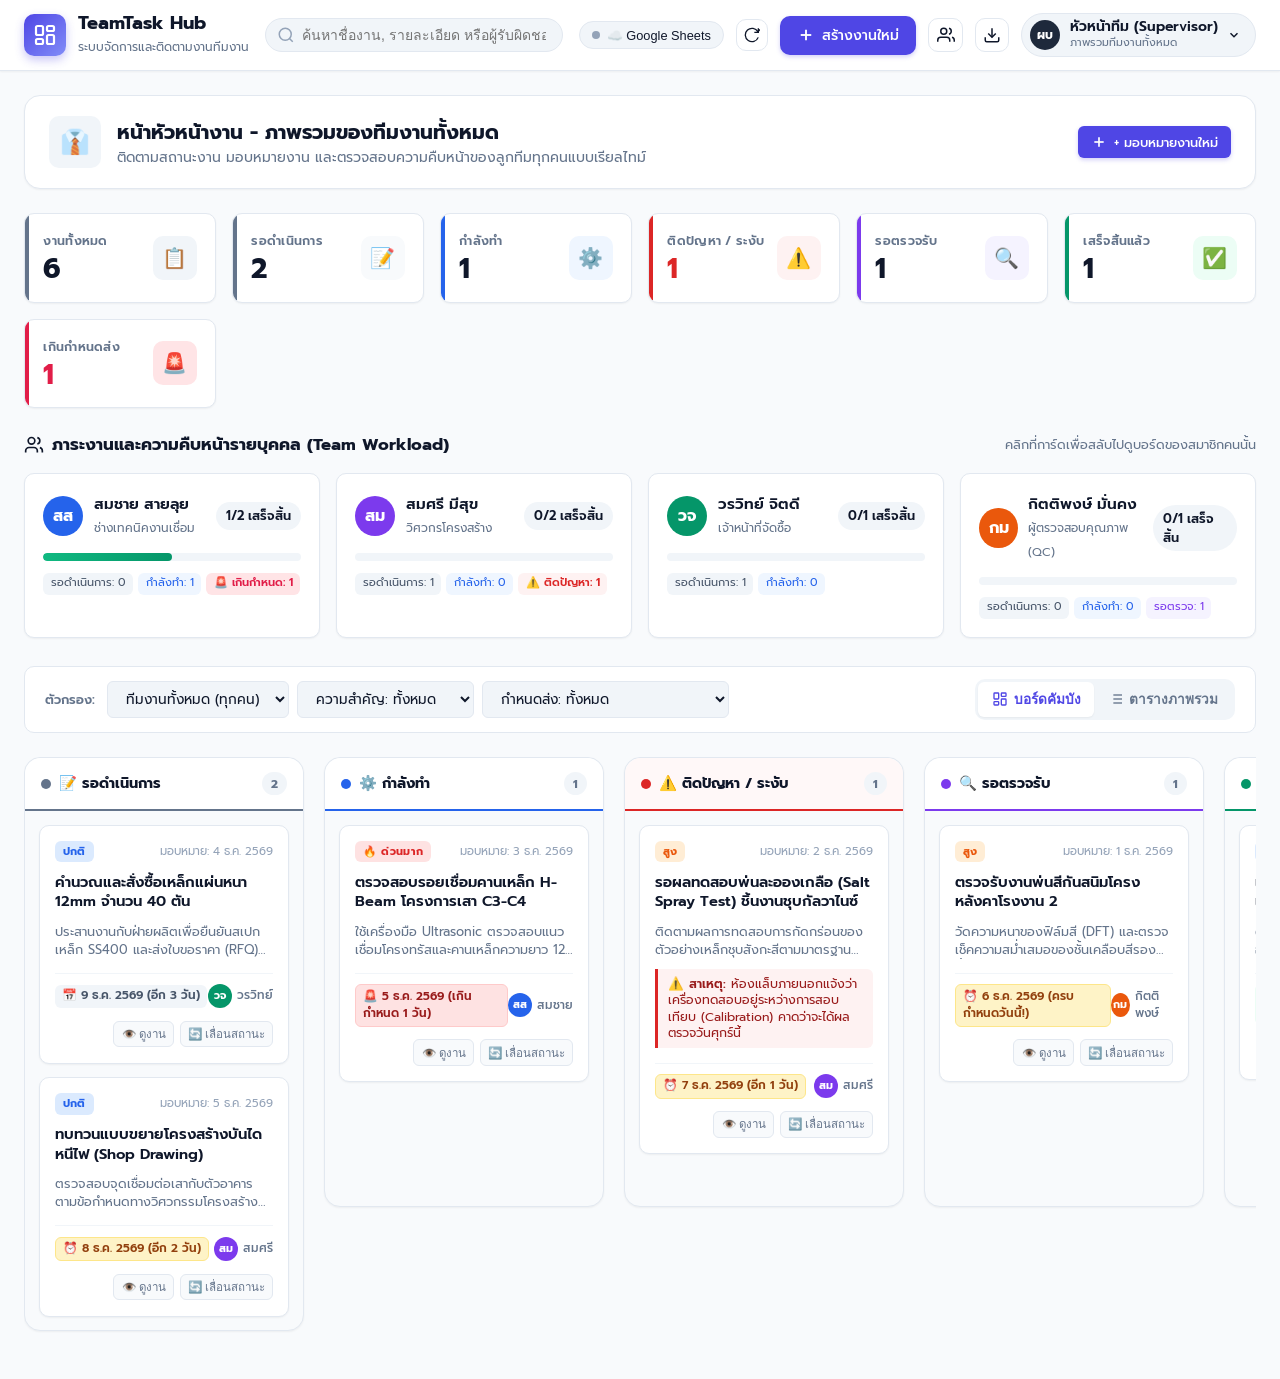
==== index.html @ 0592f588 "Add files via upload" ====
<!DOCTYPE html>
<html lang="th">
<head>
  <meta charset="UTF-8">
  <meta name="viewport" content="width=device-width, initial-scale=1.0">
  <title>ระบบติดตามงานทีมงาน (Team Task & Kanban Hub)</title>
  <!-- Google Fonts -->
  <link rel="preconnect" href="https://fonts.googleapis.com">
  <link rel="preconnect" href="https://fonts.gstatic.com" crossorigin>
  <link href="https://fonts.googleapis.com/css2?family=Prompt:wght@300;400;500;600;700&display=swap" rel="stylesheet">
  <link rel="stylesheet" href="styles.css">
</head>
<body>

  <!-- ================= App Header ================= -->
  <header class="app-header">
    <div class="header-inner">
      <!-- Brand Logo -->
      <div class="brand-section" id="btnGoHome" title="กลับหน้าหลัก">
        <div class="brand-logo">
          <svg width="24" height="24" viewBox="0 0 24 24" fill="none" stroke="currentColor" stroke-width="2.2" stroke-linecap="round" stroke-linejoin="round">
            <rect x="3" y="3" width="7" height="9" rx="1.5"></rect>
            <rect x="14" y="3" width="7" height="5" rx="1.5"></rect>
            <rect x="14" y="12" width="7" height="9" rx="1.5"></rect>
            <rect x="3" y="16" width="7" height="5" rx="1.5"></rect>
          </svg>
        </div>
        <div class="brand-text">
          <h1>TeamTask Hub</h1>
          <span>ระบบจัดการและติดตามงานทีมงาน</span>
        </div>
      </div>

      <!-- Quick Search -->
      <div class="header-center">
        <div class="search-box">
          <svg viewBox="0 0 24 24" fill="none" stroke="currentColor" stroke-width="2">
            <circle cx="11" cy="11" r="8"></circle>
            <line x1="21" y1="21" x2="16.65" y2="16.65"></line>
          </svg>
          <input type="text" id="searchInput" class="search-input" placeholder="ค้นหาชื่องาน, รายละเอียด หรือผู้รับผิดชอบ...">
        </div>
      </div>

      <!-- Header Actions & Profile Switcher -->
      <div class="header-actions">
        <!-- Cloud Sync Status Pill -->
        <button id="cloudStatusPill" class="cloud-status-pill" title="คลิกเพื่อตั้งค่าเชื่อมต่อ Google Sheets">
          <span class="cloud-dot"></span>
          <span id="cloudStatusText">☁️ Google Sheets</span>
        </button>

        <!-- Quick Sync Button -->
        <button id="btnQuickSync" class="btn btn-secondary btn-icon" title="ซิงค์ข้อมูลกับ Google Sheets ตอนนี้">
          <svg id="syncIcon" width="16" height="16" viewBox="0 0 24 24" fill="none" stroke="currentColor" stroke-width="2">
            <path d="M21.5 2v6h-6M21.34 15.57a10 10 0 1 1-.57-8.38l5.67-5.67"/>
          </svg>
        </button>

        <!-- New Task Button -->
        <button id="btnNewTask" class="btn btn-primary">
          <svg width="18" height="18" viewBox="0 0 24 24" fill="none" stroke="currentColor" stroke-width="2.5">
            <line x1="12" y1="5" x2="12" y2="19"></line>
            <line x1="5" y1="12" x2="19" y2="12"></line>
          </svg>
          <span>สร้างงานใหม่</span>
        </button>

        <!-- Manage Team Button -->
        <button id="btnManageTeam" class="btn btn-secondary btn-icon" title="จัดการรายชื่อสมาชิกทีม">
          <svg width="18" height="18" viewBox="0 0 24 24" fill="none" stroke="currentColor" stroke-width="2">
            <path d="M17 21v-2a4 4 0 0 0-4-4H5a4 4 0 0 0-4 4v2"></path>
            <circle cx="9" cy="7" r="4"></circle>
            <path d="M23 21v-2a4 4 0 0 0-3-3.87"></path>
            <path d="M16 3.13a4 4 0 0 1 0 7.75"></path>
          </svg>
        </button>

        <!-- Export & Backup Button -->
        <button id="btnExportImport" class="btn btn-secondary btn-icon" title="สำรอง / นำเข้าข้อมูล / Excel">
          <svg width="18" height="18" viewBox="0 0 24 24" fill="none" stroke="currentColor" stroke-width="2">
            <path d="M21 15v4a2 2 0 0 1-2 2H5a2 2 0 0 1-2-2v-4"></path>
            <polyline points="7 10 12 15 17 10"></polyline>
            <line x1="12" y1="15" x2="12" y2="3"></line>
          </svg>
        </button>

        <!-- Profile / Role Switcher -->
        <div class="profile-switcher-wrapper">
          <div id="profilePill" class="profile-pill">
            <div id="currentAvatar" class="profile-avatar supervisor">ผบ</div>
            <div class="profile-info">
              <span id="currentName" class="profile-name">หัวหน้างาน</span>
              <span id="currentRoleTag" class="profile-role-tag">ภาพรวมทีมงานทั้งหมด</span>
            </div>
            <svg width="14" height="14" viewBox="0 0 24 24" fill="none" stroke="currentColor" stroke-width="2.5">
              <polyline points="6 9 12 15 18 9"></polyline>
            </svg>
          </div>

          <!-- Dropdown Menu -->
          <div id="profileMenu" class="profile-menu">
            <div class="menu-label">มุมมองหัวหน้างาน</div>
            <div class="menu-item active" data-role="supervisor">
              <div class="avatar-circle" style="background: #1e293b;">ผบ</div>
              <div>
                <div style="font-weight: 600;">หัวหน้างาน (Supervisor)</div>
                <div style="font-size: 0.72rem; color: var(--text-muted);">เห็นภาพรวมงานของทุกคน</div>
              </div>
            </div>

            <div class="menu-divider"></div>
            <div class="menu-label">มุมมองทีมงานรายบุคคล</div>
            <div id="memberMenuList">
              <!-- Dynamically populated team members -->
            </div>
          </div>
        </div>
      </div>
    </div>
  </header>

  <!-- ================= Main App Container ================= -->
  <main class="app-container">
    
    <!-- Role Banner -->
    <section class="role-banner">
      <div class="role-banner-content">
        <div id="bannerBadge" class="role-banner-badge supervisor">
          👔
        </div>
        <div class="role-banner-text">
          <h2 id="bannerTitle">หน้าหัวหน้างาน - ภาพรวมของทีมงานทั้งหมด</h2>
          <p id="bannerDesc">ติดตามสถานะงาน มอบหมายงาน และตรวจสอบความคืบหน้าของลูกทีมทุกคนแบบเรียลไทม์</p>
        </div>
      </div>
      <div class="role-banner-actions">
        <button id="btnQuickAddTask" class="btn btn-primary btn-sm">
          <svg width="16" height="16" viewBox="0 0 24 24" fill="none" stroke="currentColor" stroke-width="2.5">
            <line x1="12" y1="5" x2="12" y2="19"></line>
            <line x1="5" y1="12" x2="19" y2="12"></line>
          </svg>
          <span id="lblBtnQuickAdd">มอบหมายงานใหม่</span>
        </button>
      </div>
    </section>

    <!-- Readonly Friend Board Notice Banner -->
    <div id="readonlyNoticeBanner" class="readonly-notice-banner" style="display: none;">
      <div style="display: flex; align-items: center; gap: 0.6rem;">
        <span style="font-size: 1.3rem;">👁️</span>
        <div>
          <strong>โหมดดูงานเพื่อนร่วมทีม (อ่านอย่างเดียว)</strong>:
          <span id="readonlyNoticeText">คุณกำลังดูบอร์ดของเพื่อนร่วมทีม สามารถดูรายละเอียดงานได้ แต่อ่านได้อย่างเดียว ไม่สามารถเพิ่มหรือแก้ไขงานแทนได้</span>
        </div>
      </div>
      <button id="btnReturnToMyBoard" class="btn btn-primary btn-sm" style="white-space: nowrap;">
        ↩️ กลับไปที่บอร์ดของฉัน
      </button>
    </div>

    <!-- KPI Summary Grid -->
    <section class="kpi-grid">
      <div class="kpi-card total" id="kpiTotalCard">
        <div class="kpi-info">
          <h3>งานทั้งหมด</h3>
          <div id="kpiTotal" class="kpi-number">0</div>
        </div>
        <div class="kpi-icon">📋</div>
      </div>

      <div class="kpi-card todo">
        <div class="kpi-info">
          <h3>รอดำเนินการ</h3>
          <div id="kpiTodo" class="kpi-number">0</div>
        </div>
        <div class="kpi-icon">📝</div>
      </div>

      <div class="kpi-card progress">
        <div class="kpi-info">
          <h3>กำลังทำ</h3>
          <div id="kpiProgress" class="kpi-number">0</div>
        </div>
        <div class="kpi-icon">⚙️</div>
      </div>

      <div class="kpi-card blocked" id="kpiBlockedCard">
        <div class="kpi-info">
          <h3>ติดปัญหา / ระงับ</h3>
          <div id="kpiBlocked" class="kpi-number">0</div>
        </div>
        <div class="kpi-icon">⚠️</div>
      </div>

      <div class="kpi-card review">
        <div class="kpi-info">
          <h3>รอตรวจรับ</h3>
          <div id="kpiReview" class="kpi-number">0</div>
        </div>
        <div class="kpi-icon">🔍</div>
      </div>

      <div class="kpi-card done">
        <div class="kpi-info">
          <h3>เสร็จสิ้นแล้ว</h3>
          <div id="kpiDone" class="kpi-number">0</div>
        </div>
        <div class="kpi-icon">✅</div>
      </div>

      <div class="kpi-card overdue" id="kpiOverdueCard">
        <div class="kpi-info">
          <h3>เกินกำหนดส่ง</h3>
          <div id="kpiOverdue" class="kpi-number">0</div>
        </div>
        <div class="kpi-icon">🚨</div>
      </div>
    </section>

    <!-- Supervisor Section: Team Workload Breakdown -->
    <section id="supervisorSection" style="margin-bottom: 1.5rem;">
      <div class="section-title-wrap">
        <div class="section-title">
          <svg width="20" height="20" viewBox="0 0 24 24" fill="none" stroke="currentColor" stroke-width="2">
            <path d="M16 21v-2a4 4 0 0 0-4-4H6a4 4 0 0 0-4 4v2"></path>
            <circle cx="9" cy="7" r="4"></circle>
            <path d="M22 21v-2a4 4 0 0 0-3-3.87"></path>
            <path d="M16 3.13a4 4 0 0 1 0 7.75"></path>
          </svg>
          <span>ภาระงานและความคืบหน้ารายบุคคล (Team Workload)</span>
        </div>
        <span style="font-size: 0.8rem; color: var(--text-muted);">คลิกที่การ์ดเพื่อสลับไปดูบอร์ดของสมาชิกคนนั้น</span>
      </div>

      <div id="workloadGrid" class="workload-grid">
        <!-- Dynamically rendered member workload cards -->
      </div>
    </section>

    <!-- Filter & View Controls -->
    <section class="filter-bar">
      <div class="filter-group">
        <span class="filter-label">ตัวกรอง:</span>

        <!-- Filter by Assignee (Supervisor only or for overview) -->
        <select id="filterAssignee" class="filter-select">
          <option value="all">ทีมงานทั้งหมด (ทุกคน)</option>
          <!-- Dynamically populated options -->
        </select>

        <!-- Filter by Priority -->
        <select id="filterPriority" class="filter-select">
          <option value="all">ความสำคัญ: ทั้งหมด</option>
          <option value="urgent">🔥 ด่วนมาก (Urgent)</option>
          <option value="high">สูง (High)</option>
          <option value="normal">ปกติ (Normal)</option>
          <option value="low">ต่ำ (Low)</option>
        </select>

        <!-- Filter by Deadline -->
        <select id="filterDeadline" class="filter-select">
          <option value="all">กำหนดส่ง: ทั้งหมด</option>
          <option value="overdue">🚨 เกินกำหนดส่ง (Overdue)</option>
          <option value="due_soon">⏰ ใกล้ถึงกำหนด (ภายใน 48 ชม.)</option>
          <option value="on_track">🟢 ทันตามกำหนด</option>
        </select>

        <!-- Reset filter button -->
        <button id="btnResetFilters" class="btn btn-secondary btn-sm" style="display:none;" title="ล้างตัวกรอง">
          ล้างตัวกรอง
        </button>
      </div>

      <!-- View Switcher (Kanban vs Table) -->
      <div class="view-tabs">
        <button id="tabKanban" class="view-tab active">
          <svg width="16" height="16" viewBox="0 0 24 24" fill="none" stroke="currentColor" stroke-width="2">
            <rect x="3" y="3" width="7" height="9" rx="1"></rect>
            <rect x="14" y="3" width="7" height="5" rx="1"></rect>
            <rect x="14" y="12" width="7" height="9" rx="1"></rect>
            <rect x="3" y="16" width="7" height="5" rx="1"></rect>
          </svg>
          <span>บอร์ดคัมบัง</span>
        </button>
        <button id="tabTable" class="view-tab">
          <svg width="16" height="16" viewBox="0 0 24 24" fill="none" stroke="currentColor" stroke-width="2">
            <line x1="8" y1="6" x2="21" y2="6"></line>
            <line x1="8" y1="12" x2="21" y2="12"></line>
            <line x1="8" y1="18" x2="21" y2="18"></line>
            <line x1="3" y1="6" x2="3.01" y2="6"></line>
            <line x1="3" y1="12" x2="3.01" y2="12"></line>
            <line x1="3" y1="18" x2="3.01" y2="18"></line>
          </svg>
          <span>ตารางภาพรวม</span>
        </button>
      </div>
    </section>

    <!-- ================= Kanban Board (5 Columns) ================= -->
    <section id="kanbanBoardView" class="kanban-board">
      
      <!-- 1. To Do Column -->
      <div class="kanban-column col-todo" data-status="todo">
        <div class="column-header">
          <div class="column-title-group">
            <div class="column-dot"></div>
            <h3 class="column-title">📝 รอดำเนินการ</h3>
          </div>
          <span id="countTodo" class="column-badge">0</span>
        </div>
        <div class="column-cards" id="cardsTodo">
          <!-- Task cards injected here -->
        </div>
      </div>

      <!-- 2. In Progress Column -->
      <div class="kanban-column col-progress" data-status="in_progress">
        <div class="column-header">
          <div class="column-title-group">
            <div class="column-dot"></div>
            <h3 class="column-title">⚙️ กำลังทำ</h3>
          </div>
          <span id="countProgress" class="column-badge">0</span>
        </div>
        <div class="column-cards" id="cardsProgress">
          <!-- Task cards injected here -->
        </div>
      </div>

      <!-- 3. Blocked / On Hold Column -->
      <div class="kanban-column col-blocked" data-status="blocked">
        <div class="column-header">
          <div class="column-title-group">
            <div class="column-dot"></div>
            <h3 class="column-title">⚠️ ติดปัญหา / ระงับ</h3>
          </div>
          <span id="countBlocked" class="column-badge">0</span>
        </div>
        <div class="column-cards" id="cardsBlocked">
          <!-- Task cards injected here -->
        </div>
      </div>

      <!-- 4. Review / Inspection Column -->
      <div class="kanban-column col-review" data-status="review">
        <div class="column-header">
          <div class="column-title-group">
            <div class="column-dot"></div>
            <h3 class="column-title">🔍 รอตรวจรับ</h3>
          </div>
          <span id="countReview" class="column-badge">0</span>
        </div>
        <div class="column-cards" id="cardsReview">
          <!-- Task cards injected here -->
        </div>
      </div>

      <!-- 5. Done Column -->
      <div class="kanban-column col-done" data-status="done">
        <div class="column-header">
          <div class="column-title-group">
            <div class="column-dot"></div>
            <h3 class="column-title">✅ เสร็จสิ้น</h3>
          </div>
          <span id="countDone" class="column-badge">0</span>
        </div>
        <div class="column-cards" id="cardsDone">
          <!-- Task cards injected here -->
        </div>
      </div>

    </section>

    <!-- ================= Table View (Alternative View) ================= -->
    <section id="tableViewSection" class="table-view-container" style="display: none;">
      <table class="data-table">
        <thead>
          <tr>
            <th style="width: 25%;">ชื่องาน / รายละเอียด</th>
            <th style="width: 14%;">ผู้รับผิดชอบ</th>
            <th style="width: 14%;">สถานะ</th>
            <th style="width: 12%;">ระดับความสำคัญ</th>
            <th style="width: 12%;">วันที่มอบหมาย</th>
            <th style="width: 13%;">กำหนดส่ง (Deadline)</th>
            <th style="width: 10%; text-align: center;">จัดการ</th>
          </tr>
        </thead>
        <tbody id="tableBody">
          <!-- Dynamically populated table rows -->
        </tbody>
      </table>
    </section>

  </main>

  <!-- ================= Modals ================= -->

  <!-- 1. Task Modal (Create & Edit Task) -->
  <div id="taskModal" class="modal-overlay">
    <div class="modal-content">
      <div class="modal-header">
        <h3 id="taskModalTitle">
          <svg width="20" height="20" viewBox="0 0 24 24" fill="none" stroke="currentColor" stroke-width="2">
            <path d="M12 20h9"></path>
            <path d="M16.5 3.5a2.121 2.121 0 0 1 3 3L7 19l-4 1 1-4L16.5 3.5z"></path>
          </svg>
          <span>สร้างงานใหม่</span>
        </h3>
        <button class="modal-close" id="btnCloseTaskModal">&times;</button>
      </div>
      <form id="taskForm">
        <input type="hidden" id="taskFormId" value="">
        <div class="modal-body">
          <div class="form-group">
            <label class="form-label">ชื่องาน <span class="required">*</span></label>
            <input type="text" id="taskFormTitle" class="form-input" placeholder="เช่น ตรวจสอบแบบเหล็กโครงสร้าง B1" required>
          </div>

          <div class="form-group">
            <label class="form-label">รายละเอียดงาน</label>
            <textarea id="taskFormDesc" class="form-textarea" placeholder="ระบุขอบเขตงาน รายละเอียด หรือสิ่งที่ต้องส่งมอบ..."></textarea>
          </div>

          <div class="form-row">
            <div class="form-group">
              <label class="form-label">ผู้รับผิดชอบ <span class="required">*</span></label>
              <select id="taskFormAssignee" class="form-select" required>
                <!-- Populated dynamically -->
              </select>
              <div id="lockedAssigneeNotice" style="display:none; font-size:0.78rem; color:#4338ca; background:#e0e7ff; padding:0.35rem 0.6rem; border-radius:6px; margin-top:0.3rem;">
                🔒 บันทึกงานเป็นของ <strong id="lockedAssigneeName"></strong> โดยเฉพาะ
              </div>
            </div>
            <div class="form-group">
              <label class="form-label">ระดับความสำคัญ</label>
              <select id="taskFormPriority" class="form-select">
                <option value="urgent">🔥 ด่วนมาก (Urgent)</option>
                <option value="high">สูง (High)</option>
                <option value="normal" selected>ปกติ (Normal)</option>
                <option value="low">ต่ำ (Low)</option>
              </select>
            </div>
          </div>

          <div class="form-row">
            <div class="form-group">
              <label class="form-label">วันที่มอบหมาย/เริ่มงาน <span class="required">*</span></label>
              <input type="date" id="taskFormCreatedDate" class="form-input" required>
            </div>
            <div class="form-group">
              <label class="form-label">กำหนดส่ง (Deadline) <span class="required">*</span></label>
              <input type="date" id="taskFormDeadline" class="form-input" required>
            </div>
          </div>

          <div class="form-group">
            <label class="form-label">สถานะของงาน</label>
            <select id="taskFormStatus" class="form-select">
              <option value="todo">📝 รอดำเนินการ (To Do)</option>
              <option value="in_progress">⚙️ กำลังทำ (In Progress)</option>
              <option value="blocked">⚠️ ติดปัญหา / ระงับ (Blocked)</option>
              <option value="review">🔍 รอตรวจรับ (Review)</option>
              <option value="done">✅ เสร็จสิ้น (Done)</option>
            </select>
          </div>

          <div class="form-group" id="groupBlockedReason" style="display: none;">
            <label class="form-label" style="color: #dc2626;">ระบุสาเหตุที่ติดปัญหา <span class="required">*</span></label>
            <textarea id="taskFormBlockedReason" class="form-textarea" placeholder="เช่น รออะไหล่จากผู้ผลิต, ติดปัญหาหน้างานยังไม่พร้อม..."></textarea>
          </div>

          <!-- File & Photo Attachments -->
          <div class="form-group" style="border-top: 1px dashed var(--border-color); padding-top: 0.85rem; margin-top: 0.5rem;">
            <label class="form-label" style="display: flex; align-items: center; justify-content: space-between;">
              <span>📎 รูปภาพและไฟล์แนบ (รูปหน้างาน, PDF, เอกสาร)</span>
              <span id="lblAttachmentCount" style="font-size: 0.72rem; color: var(--text-muted);">ยังไม่มีไฟล์แนบ</span>
            </label>
            <div id="fileUploadDropzone" class="file-dropzone">
              <svg class="file-dropzone-icon" viewBox="0 0 24 24" fill="none" stroke="currentColor" stroke-width="2">
                <path d="M21.44 11.05l-9.19 9.19a6 6 0 0 1-8.49-8.49l9.19-9.19a4 4 0 0 1 5.66 5.66l-9.2 9.19a2 2 0 0 1-2.83-2.83l8.49-8.48"/>
              </svg>
              <span class="file-dropzone-text">คลิกเพื่อเลือกไฟล์ หรือลากไฟล์มาวางที่นี่</span>
              <span class="file-dropzone-hint">รองรับรูปภาพ (JPG, PNG), เอกสาร (PDF, Word, Excel) ขนาดไฟล์ไม่เกิน 5MB</span>
              <input type="file" id="taskFileInput" multiple accept="image/*,.pdf,.doc,.docx,.xls,.xlsx,.txt" style="display: none;">
            </div>
            <div id="taskAttachmentPreviews" class="attachment-preview-grid"></div>
          </div>
        </div>

        <div class="modal-footer">
          <button type="button" class="btn btn-secondary" id="btnCancelTaskForm">ยกเลิก</button>
          <button type="submit" class="btn btn-primary" id="btnSaveTask">บันทึกข้อมูลงาน</button>
        </div>
      </form>
    </div>
  </div>

  <!-- 2. Task Details Modal -->
  <div id="taskDetailModal" class="modal-overlay">
    <div class="modal-content">
      <div class="modal-header">
        <h3 id="detailTitle">รายละเอียดงาน</h3>
        <button class="modal-close" id="btnCloseDetailModal">&times;</button>
      </div>
      <div class="modal-body">
        <div id="detailBlockedAlert" class="blocked-reason-box" style="display: none;">
          <div>
            <strong>⚠️ งานนี้ติดปัญหา:</strong>
            <p id="detailBlockedReasonText" style="margin-top: 0.2rem;"></p>
          </div>
        </div>

        <div class="form-group">
          <label class="detail-label">ชื่องาน</label>
          <h2 id="detailFullTitle" style="font-size: 1.15rem; font-weight: 700; color: var(--text-main);"></h2>
        </div>

        <div class="form-group">
          <label class="detail-label">รายละเอียด</label>
          <div id="detailDescription" style="font-size: 0.9rem; color: #334155; line-height: 1.6; white-space: pre-line; background: #f8fafc; padding: 0.75rem; border-radius: var(--radius-sm); border: 1px solid var(--border-color);">
          </div>
        </div>

        <div class="detail-meta-box">
          <div class="detail-item">
            <span class="detail-label">ผู้รับผิดชอบ</span>
            <div id="detailAssignee" class="detail-value" style="display:flex; align-items:center; gap:0.4rem;"></div>
          </div>
          <div class="detail-item">
            <span class="detail-label">สถานะปัจจุบัน</span>
            <div id="detailStatus" class="detail-value"></div>
          </div>
          <div class="detail-item">
            <span class="detail-label">วันที่มอบหมาย</span>
            <span id="detailCreatedDate" class="detail-value"></span>
          </div>
          <div class="detail-item">
            <span class="detail-label">กำหนดส่ง (Deadline)</span>
            <div id="detailDeadline" class="detail-value"></div>
          </div>
          <div class="detail-item">
            <span class="detail-label">ระดับความสำคัญ</span>
            <div id="detailPriority" class="detail-value"></div>
          </div>
        </div>

        <!-- Attachments in Detail View -->
        <div class="form-group" id="detailAttachmentsGroup" style="display: none; border-top: 1px dashed var(--border-color); padding-top: 0.85rem; margin-top: 0.85rem;">
          <label class="detail-label" style="font-weight: 700; margin-bottom: 0.4rem; display: block;">📎 รูปภาพและไฟล์แนบ</label>
          <div id="detailAttachmentsContainer" class="detail-attachments-section"></div>
        </div>
      </div>
      <div class="modal-footer" style="justify-content: space-between;">
        <button type="button" class="btn btn-secondary" id="btnDeleteTask" style="color: #dc2626; border-color: #fecaca;">
          <svg width="16" height="16" viewBox="0 0 24 24" fill="none" stroke="currentColor" stroke-width="2">
            <polyline points="3 6 5 6 21 6"></polyline>
            <path d="M19 6v14a2 2 0 0 1-2 2H7a2 2 0 0 1-2-2V6m3 0V4a2 2 0 0 1 2-2h4a2 2 0 0 1 2 2v2"></path>
          </svg>
          <span>ลบงานนี้</span>
        </button>
        <div id="detailActionsRight" style="display: flex; gap: 0.6rem; align-items: center;">
          <button type="button" class="btn btn-secondary" id="btnEditTaskFromDetail">แก้ไขข้อมูล</button>
          <button type="button" class="btn btn-primary" id="btnChangeStatusQuick">เปลี่ยนสถานะ</button>
        </div>
      </div>
    </div>
  </div>

  <!-- 3. Blocked Reason Prompt Modal -->
  <div id="blockedReasonModal" class="modal-overlay">
    <div class="modal-content" style="max-width: 440px;">
      <div class="modal-header" style="background: #fef2f2; border-bottom-color: #fca5a5;">
        <h3 style="color: #dc2626;">
          ⚠️ ระบุสาเหตุที่ติดปัญหา
        </h3>
        <button class="modal-close" id="btnCloseBlockedPrompt">&times;</button>
      </div>
      <div class="modal-body">
        <p style="font-size: 0.88rem; color: #475569;">
          โปรดระบุปัญหาหรืออุปสรรคที่ทำให้งานไม่สามารถดำเนินต่อได้ เพื่อให้หัวหน้างานและทีมรับทราบและช่วยแก้ไข:
        </p>
        <div class="form-group">
          <textarea id="promptBlockedReasonInput" class="form-textarea" placeholder="เช่น รอแบบอนุมัติ, ขาดชิ้นส่วนอะไหล่, หน้างานฝนตก..." rows="4"></textarea>
        </div>
      </div>
      <div class="modal-footer">
        <button type="button" class="btn btn-secondary" id="btnCancelBlockedPrompt">ยกเลิก</button>
        <button type="button" class="btn btn-primary" id="btnConfirmBlockedPrompt" style="background:#dc2626;">บันทึกสถานะติดปัญหา</button>
      </div>
    </div>
  </div>

  <!-- 4. Team Management Modal -->
  <div id="teamModal" class="modal-overlay">
    <div class="modal-content">
      <div class="modal-header">
        <h3>
          <svg width="20" height="20" viewBox="0 0 24 24" fill="none" stroke="currentColor" stroke-width="2">
            <path d="M17 21v-2a4 4 0 0 0-4-4H5a4 4 0 0 0-4 4v2"></path>
            <circle cx="9" cy="7" r="4"></circle>
            <path d="M23 21v-2a4 4 0 0 0-3-3.87"></path>
            <path d="M16 3.13a4 4 0 0 1 0 7.75"></path>
          </svg>
          <span>จัดการรายชื่อทีมงาน</span>
        </h3>
        <button class="modal-close" id="btnCloseTeamModal">&times;</button>
      </div>
      <div class="modal-body">
        <h4 style="font-size: 0.9rem; font-weight: 600; color: var(--text-main);">รายชื่อสมาชิกในระบบ</h4>
        <div id="teamMemberList" class="member-manage-list">
          <!-- Dynamically populated list -->
        </div>

        <div style="border-top: 1px solid var(--border-color); padding-top: 1rem; margin-top: 0.5rem;">
          <h4 style="font-size: 0.9rem; font-weight: 600; color: var(--text-main); margin-bottom: 0.75rem;">+ เพิ่มสมาชิกใหม่ในทีม</h4>
          <form id="addMemberForm">
            <div class="form-row" style="margin-bottom: 0.75rem;">
              <div class="form-group">
                <label class="form-label">ชื่อ - นามสกุล <span class="required">*</span></label>
                <input type="text" id="newMemberName" class="form-input" placeholder="เช่น สมชาย สายลุย" required>
              </div>
              <div class="form-group">
                <label class="form-label">ตำแหน่ง / หน้าที่ <span class="required">*</span></label>
                <input type="text" id="newMemberRole" class="form-input" placeholder="เช่น ช่างเทคนิค, วิศวกร" required>
              </div>
            </div>
            <div style="display: flex; justify-content: flex-end;">
              <button type="submit" class="btn btn-primary btn-sm">เพิ่มสมาชิก</button>
            </div>
          </form>
        </div>
      </div>
      <div class="modal-footer">
        <button type="button" class="btn btn-secondary" id="btnCloseTeamModalBtn">ปิด</button>
      </div>
    </div>
  </div>

  <!-- 5. Export / Import / Backup Modal -->
  <div id="exportImportModal" class="modal-overlay">
    <div class="modal-content">
      <div class="modal-header">
        <h3>
          <svg width="20" height="20" viewBox="0 0 24 24" fill="none" stroke="currentColor" stroke-width="2">
            <path d="M21 15v4a2 2 0 0 1-2 2H5a2 2 0 0 1-2-2v-4"></path>
            <polyline points="7 10 12 15 17 10"></polyline>
            <line x1="12" y1="15" x2="12" y2="3"></line>
          </svg>
          <span>สำรอง / นำเข้าข้อมูล / ส่งออก Excel</span>
        </h3>
        <button class="modal-close" id="btnCloseExportModal">&times;</button>
      </div>
      <div class="modal-body">
        <div style="background: #f8fafc; border: 1px solid var(--border-color); border-radius: var(--radius-md); padding: 1rem; margin-bottom: 1rem;">
          <h4 style="font-weight: 600; font-size: 0.95rem; margin-bottom: 0.35rem;">📊 ส่งออกรายงานเป็น Excel (CSV)</h4>
          <p style="font-size: 0.82rem; color: var(--text-muted); margin-bottom: 0.75rem;">
            ดาวน์โหลดรายการงานทั้งหมดของทุกคนเป็นไฟล์ CSV (รองรับภาษาไทยเปิดด้วย Excel ได้ทันที)
          </p>
          <button id="btnExportCSV" class="btn btn-primary btn-sm" style="background: #059669;">
            <svg width="16" height="16" viewBox="0 0 24 24" fill="none" stroke="currentColor" stroke-width="2">
              <path d="M14 2H6a2 2 0 0 0-2 2v16a2 2 0 0 0 2 2h12a2 2 0 0 0 2-2V8z"></path>
              <polyline points="14 2 14 8 20 8"></polyline>
              <line x1="16" y1="13" x2="8" y2="13"></line>
              <line x1="16" y1="17" x2="8" y2="17"></line>
              <polyline points="10 9 9 9 8 9"></polyline>
            </svg>
            <span>ดาวน์โหลดรายงาน Excel (CSV)</span>
          </button>
        </div>

        <div style="background: #f8fafc; border: 1px solid var(--border-color); border-radius: var(--radius-md); padding: 1rem; margin-bottom: 1rem;">
          <h4 style="font-weight: 600; font-size: 0.95rem; margin-bottom: 0.35rem;">💾 สำรองและกู้คืนข้อมูล (JSON Backup)</h4>
          <p style="font-size: 0.82rem; color: var(--text-muted); margin-bottom: 0.75rem;">
            บันทึกข้อมูลสำรองทั้งหมดลงไฟล์ หรือย้ายไปเปิดใช้งานที่คอมพิวเตอร์เครื่องอื่น
          </p>
          <div style="display: flex; gap: 0.6rem; flex-wrap: wrap;">
            <button id="btnExportJSON" class="btn btn-secondary btn-sm">
              ส่งออกไฟล์สำรอง (Export JSON)
            </button>
            <label class="btn btn-secondary btn-sm" style="cursor: pointer; margin: 0;">
              นำเข้าไฟล์สำรอง (Import JSON)
              <input type="file" id="importFileInput" accept=".json" style="display: none;">
            </label>
          </div>
        </div>

        <div style="padding-top: 0.5rem;">
          <button id="btnResetDemo" class="btn btn-sm" style="color: #dc2626; background: transparent; border: 1px dashed #fca5a5;">
            🔄 รีเซ็ตข้อมูลเป็นชุดตัวอย่างเริ่มต้น (Reset to Demo)
          </button>
        </div>
      </div>
      <div class="modal-footer">
        <button type="button" class="btn btn-secondary" id="btnCloseExportModalBtn">ปิด</button>
      </div>
    </div>
  </div>

  <!-- 6. Google Sheets Integration Modal -->
  <div id="sheetsModal" class="modal-overlay">
    <div class="modal-content" style="max-width: 640px;">
      <div class="modal-header">
        <h3>
          <svg width="22" height="22" viewBox="0 0 24 24" fill="none" stroke="#10b981" stroke-width="2">
            <path d="M19.35 10.04C18.67 6.59 15.64 4 12 4 9.11 4 6.6 5.64 5.35 8.04 2.34 8.36 0 10.91 0 14c0 3.31 2.69 6 6 6h13c2.76 0 5-2.24 5-5 0-2.64-2.05-4.78-4.65-4.96zM17 13l-5 5-5-5h3V9h4v4h3z"/>
          </svg>
          <span>เชื่อมต่อ Google Sheets (แชร์งานร่วมกับทีม)</span>
        </h3>
        <button class="modal-close" id="btnCloseSheetsModal">&times;</button>
      </div>
      <div class="modal-body">
        
        <!-- Status Display Card -->
        <div id="sheetsStatusCard" class="cloud-settings-card" style="margin-bottom: 1rem;">
          <div style="display: flex; align-items: center; justify-content: space-between;">
            <div>
              <div style="font-size: 0.75rem; color: var(--text-muted); font-weight: 600; text-transform: uppercase;">สถานะการเชื่อมต่อ</div>
              <div id="sheetsStatusLabel" style="font-weight: 700; font-size: 0.95rem; margin-top: 0.2rem; color: #475569;">
                ☁️ ยังไม่ได้เชื่อมต่อ (ทำงานแบบบันทึกเฉพาะในเครื่องนี้)
              </div>
            </div>
            <span id="sheetsStatusBadge" class="cloud-dot" style="width: 12px; height: 12px;"></span>
          </div>
          <div id="sheetsStatusDetails" style="font-size: 0.78rem; color: var(--text-muted); margin-top: 0.4rem;">
            เมื่อเชื่อมต่อแล้ว ข้อมูลงานจะถูกเก็บลง Google Sheets บน Google Drive และแชร์ให้ทุกคนในทีมใช้งานร่วมกันได้ทันที
          </div>
        </div>

        <!-- URL Input & Configuration -->
        <div class="form-group" style="margin-bottom: 1rem;">
          <label class="form-label">
            Google Apps Script Web App URL
          </label>
          <div style="display: flex; gap: 0.5rem;">
            <input type="url" id="sheetsUrlInput" class="form-input" placeholder="https://script.google.com/macros/s/AKfycb.../exec">
            <button type="button" id="btnTestAndSaveSheets" class="btn btn-primary btn-sm" style="white-space: nowrap;">
              บันทึกและเชื่อมต่อ
            </button>
          </div>
          <span style="font-size: 0.74rem; color: var(--text-muted);">
            นำ Web App URL ที่ได้จากการ Deploy สคริปต์ <code>GoogleSheetsAPI.gs</code> มาวางในช่องนี้
          </span>
        </div>

        <!-- Data Sync Operations -->
        <div class="cloud-settings-card" style="margin-bottom: 1rem;">
          <h4 style="font-size: 0.88rem; font-weight: 600; margin-bottom: 0.5rem;">🔄 จัดการซิงค์ข้อมูล (Data Sync)</h4>
          <div style="display: flex; gap: 0.6rem; flex-wrap: wrap;">
            <button type="button" id="btnPullFromSheets" class="btn btn-secondary btn-sm" style="flex: 1;">
              📥 ดึงข้อมูลจาก Google Sheets
            </button>
            <button type="button" id="btnPushToSheets" class="btn btn-secondary btn-sm" style="flex: 1;">
              📤 ส่งข้อมูลในเครื่องขึ้น Google Sheets
            </button>
          </div>
          <div style="margin-top: 0.65rem; display: flex; align-items: center; gap: 0.5rem;">
            <input type="checkbox" id="chkAutoSync" checked style="cursor: pointer;">
            <label for="chkAutoSync" style="font-size: 0.82rem; cursor: pointer; color: var(--text-main);">
              ซิงค์อัตโนมัติเมื่อมีการเพิ่ม / แก้ไข / ลบงาน (Auto-sync)
            </label>
          </div>
        </div>

        <!-- Setup Step Guide -->
        <div style="border-top: 1px solid var(--border-color); padding-top: 1rem;">
          <h4 style="font-size: 0.9rem; font-weight: 700; margin-bottom: 0.75rem; color: var(--text-main);">
            📖 วิธีติดตั้งสคริปต์ Google Sheets (ใช้เวลา 2 นาที)
          </h4>

          <div class="instruction-step">
            <div class="step-num">1</div>
            <div class="step-content">
              เปิด Google Drive แล้วกด <strong>+ ใหม่ ➔ Google ชีต (Google Sheets)</strong> ใหม่ 1 ไฟล์
            </div>
          </div>

          <div class="instruction-step">
            <div class="step-num">2</div>
            <div class="step-content">
              ที่หน้า Google Sheets ไปที่เมนู <strong>ส่วนขยาย (Extensions) ➔ Apps Script</strong>
            </div>
          </div>

          <div class="instruction-step">
            <div class="step-num">3</div>
            <div class="step-content">
              ลบโค้ดเดิมออกทั้งหมด แล้วเปิดไฟล์ <code>team-todo-app/GoogleSheetsAPI.gs</code> คัดลอกโค้ดทั้งหมดไปวางแทน แล้วกดบันทึก (Ctrl+S)
            </div>
          </div>

          <div class="instruction-step">
            <div class="step-num">4</div>
            <div class="step-content">
              ที่แถบเครื่องมือด้านบน เลือกฟังก์ชัน <code>setupDatabase</code> แล้วกดปุ่ม <strong>"เรียกใช้" (Run)</strong> 1 ครั้ง เพื่อสร้างชีตอัตโนมัติ
            </div>
          </div>

          <div class="instruction-step">
            <div class="step-num">5</div>
            <div class="step-content">
              กดปุ่มสีน้ำเงิน <strong>การทำให้ใช้งานได้ (Deploy) ➔ รายการใหม่ (New deployment)</strong><br>
              - เลือกประเภท: <strong>เว็บแอป (Web app)</strong><br>
              - ผู้ที่มีสิทธิ์เข้าถึง (Who has access): <strong>ทุกคน (Anyone)</strong><br>
              - กด <strong>ทำให้ใช้งานได้</strong> แล้วคัดลอก <strong>URL เว็บแอป</strong> มาวางในช่องด้านบนนี้ หรือส่งให้ทีมงานเปิดผ่านมือถือได้ทันที!
            </div>
          </div>
        </div>

      </div>
      <div class="modal-footer">
        <button type="button" class="btn btn-secondary" id="btnCloseSheetsModalBtn">ปิด</button>
      </div>
    </div>
  </div>

  <!-- 7. Image Lightbox Modal -->
  <div id="imageLightboxModal" class="lightbox-modal">
    <button class="lightbox-close" id="btnCloseLightbox">&times;</button>
    <img id="lightboxImg" class="lightbox-img" src="" alt="Full preview">
  </div>

  <!-- Toast Notification Container -->
  <div id="toastContainer" class="toast-container"></div>

  <!-- Application Script -->
  <script src="app.js"></script>
</body>
</html>
---- styles.css ----
/* ==========================================================================
   TeamTask Hub - Modern Kanban & Overview System
   Styles & Responsive Design
   ========================================================================== */

:root {
  --primary: #4f46e5;
  --primary-hover: #4338ca;
  --primary-light: #e0e7ff;
  --primary-dark: #3730a3;

  --bg-main: #f8fafc;
  --bg-card: #ffffff;
  --bg-sidebar: #ffffff;
  --bg-subtle: #f1f5f9;
  --border-color: #e2e8f0;
  --border-focus: #818cf8;

  --text-main: #0f172a;
  --text-muted: #64748b;
  --text-light: #94a3b8;

  /* Status Colors */
  --status-todo: #64748b;
  --status-todo-bg: #f8fafc;
  --status-todo-border: #cbd5e1;

  --status-progress: #2563eb;
  --status-progress-bg: #eff6ff;
  --status-progress-border: #93c5fd;

  --status-blocked: #dc2626;
  --status-blocked-bg: #fef2f2;
  --status-blocked-border: #fca5a5;

  --status-review: #7c3aed;
  --status-review-bg: #f5f3ff;
  --status-review-border: #c4b5fd;

  --status-done: #059669;
  --status-done-bg: #ecfdf5;
  --status-done-border: #6ee7b7;

  /* Priority Colors */
  --priority-urgent: #dc2626;
  --priority-urgent-bg: #fee2e2;
  --priority-high: #ea580c;
  --priority-high-bg: #ffedd5;
  --priority-normal: #2563eb;
  --priority-normal-bg: #dbeafe;
  --priority-low: #64748b;
  --priority-low-bg: #f1f5f9;

  /* Shadows */
  --shadow-sm: 0 1px 2px 0 rgb(0 0 0 / 0.05);
  --shadow-md: 0 4px 6px -1px rgb(0 0 0 / 0.08), 0 2px 4px -2px rgb(0 0 0 / 0.06);
  --shadow-lg: 0 10px 15px -3px rgb(0 0 0 / 0.08), 0 4px 6px -4px rgb(0 0 0 / 0.04);
  --shadow-hover: 0 12px 20px -3px rgb(79 70 229 / 0.15), 0 6px 8px -3px rgb(0 0 0 / 0.06);

  --radius-sm: 6px;
  --radius-md: 10px;
  --radius-lg: 16px;
  --radius-full: 9999px;

  --transition: all 0.2s cubic-bezier(0.4, 0, 0.2, 1);
}

* {
  box-sizing: border-box;
  margin: 0;
  padding: 0;
}

body {
  font-family: 'Prompt', 'Sarabun', -apple-system, BlinkMacSystemFont, 'Segoe UI', Roboto, Helvetica, Arial, sans-serif;
  background-color: var(--bg-main);
  color: var(--text-main);
  line-height: 1.5;
  min-height: 100vh;
  display: flex;
  flex-direction: column;
}

/* ==========================================================================
   Header & Navigation
   ========================================================================== */
.app-header {
  background: #ffffff;
  border-bottom: 1px solid var(--border-color);
  position: sticky;
  top: 0;
  z-index: 40;
  box-shadow: var(--shadow-sm);
}

.header-inner {
  max-width: 1700px;
  margin: 0 auto;
  padding: 0.75rem 1.5rem;
  display: flex;
  align-items: center;
  justify-content: space-between;
  gap: 1rem;
}

.brand-section {
  display: flex;
  align-items: center;
  gap: 0.75rem;
  cursor: pointer;
}

.brand-logo {
  width: 42px;
  height: 42px;
  background: linear-gradient(135deg, var(--primary), #818cf8);
  border-radius: var(--radius-md);
  display: flex;
  align-items: center;
  justify-content: center;
  color: white;
  box-shadow: 0 4px 10px rgba(79, 70, 229, 0.3);
}

.brand-text h1 {
  font-size: 1.15rem;
  font-weight: 700;
  color: var(--text-main);
  line-height: 1.2;
}

.brand-text span {
  font-size: 0.75rem;
  color: var(--text-muted);
}

.header-center {
  display: flex;
  align-items: center;
  gap: 1rem;
  flex: 1;
  max-width: 450px;
}

.search-box {
  position: relative;
  width: 100%;
}

.search-box svg {
  position: absolute;
  left: 0.75rem;
  top: 50%;
  transform: translateY(-50%);
  color: var(--text-light);
  width: 18px;
  height: 18px;
}

.search-input {
  width: 100%;
  padding: 0.5rem 1rem 0.5rem 2.25rem;
  border: 1px solid var(--border-color);
  border-radius: var(--radius-full);
  background-color: var(--bg-subtle);
  font-size: 0.875rem;
  color: var(--text-main);
  transition: var(--transition);
  outline: none;
}

.search-input:focus {
  background-color: #ffffff;
  border-color: var(--border-focus);
  box-shadow: 0 0 0 3px rgba(99, 102, 241, 0.15);
}

.header-actions {
  display: flex;
  align-items: center;
  gap: 0.75rem;
}

/* Profile Switcher */
.profile-switcher-wrapper {
  position: relative;
}

.profile-pill {
  display: flex;
  align-items: center;
  gap: 0.6rem;
  background: var(--bg-subtle);
  border: 1.5px solid var(--border-color);
  padding: 0.35rem 0.85rem 0.35rem 0.5rem;
  border-radius: var(--radius-full);
  cursor: pointer;
  transition: var(--transition);
  font-size: 0.875rem;
}

.profile-pill:hover {
  background: #ffffff;
  border-color: var(--primary);
  box-shadow: var(--shadow-sm);
}

.profile-avatar {
  width: 30px;
  height: 30px;
  border-radius: 50%;
  background: var(--primary);
  color: white;
  display: flex;
  align-items: center;
  justify-content: center;
  font-weight: 700;
  font-size: 0.75rem;
}

.profile-avatar.supervisor {
  background: linear-gradient(135deg, #1e293b, #334155);
}

.profile-info {
  display: flex;
  flex-direction: column;
  text-align: left;
}

.profile-name {
  font-weight: 600;
  line-height: 1.1;
  color: var(--text-main);
}

.profile-role-tag {
  font-size: 0.68rem;
  color: var(--text-muted);
}

.profile-menu {
  position: absolute;
  right: 0;
  top: calc(100% + 8px);
  width: 260px;
  background: #ffffff;
  border: 1px solid var(--border-color);
  border-radius: var(--radius-md);
  box-shadow: var(--shadow-lg);
  padding: 0.5rem;
  display: none;
  z-index: 50;
  animation: fadeIn 0.15s ease-out;
}

.profile-menu.show {
  display: block;
}

.menu-label {
  font-size: 0.7rem;
  font-weight: 700;
  text-transform: uppercase;
  color: var(--text-light);
  padding: 0.4rem 0.6rem 0.2rem;
  letter-spacing: 0.5px;
}

.menu-item {
  display: flex;
  align-items: center;
  gap: 0.6rem;
  padding: 0.5rem 0.6rem;
  border-radius: var(--radius-sm);
  cursor: pointer;
  transition: var(--transition);
  color: var(--text-main);
  font-size: 0.85rem;
}

.menu-item:hover {
  background-color: var(--primary-light);
  color: var(--primary-dark);
}

.menu-item.active {
  background-color: #f1f5f9;
  font-weight: 600;
  color: var(--primary);
}

.menu-item .avatar-circle {
  width: 26px;
  height: 26px;
  border-radius: 50%;
  display: flex;
  align-items: center;
  justify-content: center;
  font-size: 0.75rem;
  color: white;
  font-weight: 600;
}

.menu-divider {
  height: 1px;
  background: var(--border-color);
  margin: 0.35rem 0;
}

/* Cloud Status & Sync UI */
.cloud-status-pill {
  display: inline-flex;
  align-items: center;
  gap: 0.45rem;
  padding: 0.35rem 0.75rem;
  background: var(--bg-subtle);
  border: 1px solid var(--border-color);
  border-radius: var(--radius-full);
  font-size: 0.8rem;
  font-weight: 500;
  cursor: pointer;
  transition: var(--transition);
  color: var(--text-main);
  white-space: nowrap;
}

.cloud-status-pill:hover {
  background: white;
  border-color: var(--primary);
  box-shadow: var(--shadow-sm);
}

.cloud-dot {
  width: 8px;
  height: 8px;
  border-radius: 50%;
  background: #94a3b8;
}

.cloud-status-pill.connected .cloud-dot {
  background: #10b981;
  box-shadow: 0 0 6px rgba(16, 185, 129, 0.6);
}

.cloud-status-pill.syncing .cloud-dot {
  background: #3b82f6;
  animation: pulse 1s infinite;
}

.cloud-status-pill.error .cloud-dot {
  background: #ef4444;
}

.spinning {
  animation: spin 1s linear infinite;
}

@keyframes spin {
  from { transform: rotate(0deg); }
  to { transform: rotate(360deg); }
}

.instruction-step {
  display: flex;
  gap: 0.75rem;
  margin-bottom: 0.85rem;
}

.step-num {
  width: 24px;
  height: 24px;
  border-radius: 50%;
  background: var(--primary);
  color: white;
  display: flex;
  align-items: center;
  justify-content: center;
  font-size: 0.75rem;
  font-weight: 700;
  flex-shrink: 0;
}

.step-content {
  font-size: 0.84rem;
  color: var(--text-main);
  line-height: 1.45;
}

.step-content code {
  background: #e2e8f0;
  padding: 0.1rem 0.35rem;
  border-radius: 4px;
  font-size: 0.8rem;
}

.cloud-settings-card {
  background: #f8fafc;
  border: 1px solid var(--border-color);
  border-radius: var(--radius-md);
  padding: 1rem;
}

.btn {
  display: inline-flex;
  align-items: center;
  justify-content: center;
  gap: 0.45rem;
  padding: 0.5rem 1rem;
  font-size: 0.875rem;
  font-weight: 500;
  border-radius: var(--radius-md);
  cursor: pointer;
  border: 1px solid transparent;
  transition: var(--transition);
  text-decoration: none;
  font-family: inherit;
  white-space: nowrap;
}

.btn-primary {
  background-color: var(--primary);
  color: white;
  box-shadow: 0 2px 4px rgba(79, 70, 229, 0.25);
}

.btn-primary:hover {
  background-color: var(--primary-hover);
  transform: translateY(-1px);
  box-shadow: 0 4px 8px rgba(79, 70, 229, 0.3);
}

.btn-secondary {
  background-color: #ffffff;
  color: var(--text-main);
  border-color: var(--border-color);
}

.btn-secondary:hover {
  background-color: var(--bg-subtle);
  border-color: #cbd5e1;
}

.btn-sm {
  padding: 0.35rem 0.75rem;
  font-size: 0.8rem;
  border-radius: var(--radius-sm);
}

.btn-icon {
  padding: 0.45rem;
  border-radius: var(--radius-md);
}

/* ==========================================================================
   Main Layout & Container
   ========================================================================== */
.app-container {
  max-width: 1700px;
  margin: 0 auto;
  padding: 1.5rem;
  width: 100%;
  flex: 1;
}

/* Top View Banner / Role Notice */
.role-banner {
  background: white;
  border: 1px solid var(--border-color);
  border-radius: var(--radius-lg);
  padding: 1.25rem 1.5rem;
  margin-bottom: 1.5rem;
  display: flex;
  align-items: center;
  justify-content: space-between;
  box-shadow: var(--shadow-sm);
  flex-wrap: wrap;
  gap: 1rem;
}

.role-banner-content {
  display: flex;
  align-items: center;
  gap: 1rem;
}

.role-banner-badge {
  width: 52px;
  height: 52px;
  border-radius: var(--radius-md);
  display: flex;
  align-items: center;
  justify-content: center;
  font-size: 1.5rem;
  background: var(--primary-light);
  color: var(--primary);
}

.role-banner-badge.supervisor {
  background: #f1f5f9;
  color: #1e293b;
}

.role-banner-text h2 {
  font-size: 1.25rem;
  font-weight: 700;
  color: var(--text-main);
}

.role-banner-text p {
  font-size: 0.875rem;
  color: var(--text-muted);
}

.role-banner-actions {
  display: flex;
  align-items: center;
  gap: 0.75rem;
}

/* Filter Controls Bar */
.filter-bar {
  background: white;
  border: 1px solid var(--border-color);
  border-radius: var(--radius-md);
  padding: 0.75rem 1.25rem;
  margin-bottom: 1.5rem;
  display: flex;
  align-items: center;
  justify-content: space-between;
  flex-wrap: wrap;
  gap: 1rem;
}

.filter-group {
  display: flex;
  align-items: center;
  gap: 0.5rem;
  flex-wrap: wrap;
}

.filter-label {
  font-size: 0.8rem;
  font-weight: 600;
  color: var(--text-muted);
  text-transform: uppercase;
  margin-right: 0.25rem;
}

.filter-select {
  padding: 0.4rem 0.85rem;
  border: 1px solid var(--border-color);
  border-radius: var(--radius-sm);
  background-color: var(--bg-subtle);
  font-size: 0.85rem;
  color: var(--text-main);
  outline: none;
  font-family: inherit;
  cursor: pointer;
}

.filter-select:focus {
  border-color: var(--primary);
  background-color: white;
}

.view-tabs {
  display: flex;
  background: var(--bg-subtle);
  padding: 3px;
  border-radius: var(--radius-md);
}

.view-tab {
  padding: 0.4rem 0.85rem;
  border-radius: var(--radius-sm);
  font-size: 0.85rem;
  font-weight: 600;
  border: none;
  background: transparent;
  color: var(--text-muted);
  cursor: pointer;
  transition: var(--transition);
  display: flex;
  align-items: center;
  gap: 0.35rem;
}

.view-tab.active {
  background: white;
  color: var(--primary);
  box-shadow: var(--shadow-sm);
}

/* ==========================================================================
   KPI Summary Cards (Overview)
   ========================================================================== */
.kpi-grid {
  display: grid;
  grid-template-columns: repeat(auto-fit, minmax(180px, 1fr));
  gap: 1rem;
  margin-bottom: 1.5rem;
}

.kpi-card {
  background: white;
  border: 1px solid var(--border-color);
  border-radius: var(--radius-md);
  padding: 1.15rem;
  display: flex;
  align-items: center;
  justify-content: space-between;
  box-shadow: var(--shadow-sm);
  transition: var(--transition);
  position: relative;
  overflow: hidden;
}

.kpi-card:hover {
  transform: translateY(-2px);
  box-shadow: var(--shadow-md);
}

.kpi-card::before {
  content: '';
  position: absolute;
  top: 0;
  left: 0;
  width: 4px;
  height: 100%;
}

.kpi-card.total::before { background: #64748b; }
.kpi-card.todo::before { background: var(--status-todo); }
.kpi-card.progress::before { background: var(--status-progress); }
.kpi-card.blocked::before { background: var(--status-blocked); }
.kpi-card.review::before { background: var(--status-review); }
.kpi-card.done::before { background: var(--status-done); }
.kpi-card.overdue::before { background: #e11d48; }

.kpi-info h3 {
  font-size: 0.78rem;
  font-weight: 600;
  text-transform: uppercase;
  color: var(--text-muted);
  letter-spacing: 0.3px;
  margin-bottom: 0.25rem;
}

.kpi-number {
  font-size: 1.75rem;
  font-weight: 700;
  line-height: 1;
  color: var(--text-main);
}

.kpi-card.blocked .kpi-number { color: var(--status-blocked); }
.kpi-card.overdue .kpi-number { color: #e11d48; }

.kpi-icon {
  width: 44px;
  height: 44px;
  border-radius: var(--radius-md);
  display: flex;
  align-items: center;
  justify-content: center;
  font-size: 1.25rem;
}

.kpi-card.total .kpi-icon { background: #f1f5f9; color: #475569; }
.kpi-card.todo .kpi-icon { background: var(--status-todo-bg); color: var(--status-todo); }
.kpi-card.progress .kpi-icon { background: var(--status-progress-bg); color: var(--status-progress); }
.kpi-card.blocked .kpi-icon { background: var(--status-blocked-bg); color: var(--status-blocked); }
.kpi-card.review .kpi-icon { background: var(--status-review-bg); color: var(--status-review); }
.kpi-card.done .kpi-icon { background: var(--status-done-bg); color: var(--status-done); }
.kpi-card.overdue .kpi-icon { background: #ffe4e6; color: #e11d48; }

/* Pulse animation for blocked tasks if > 0 */
.pulse-badge {
  animation: pulse 1.8s infinite;
}

@keyframes pulse {
  0% { transform: scale(1); }
  50% { transform: scale(1.05); }
  100% { transform: scale(1); }
}

/* ==========================================================================
   Member Workload Grid (Supervisor View)
   ========================================================================== */
.section-title-wrap {
  display: flex;
  align-items: center;
  justify-content: space-between;
  margin-bottom: 1rem;
}

.section-title {
  font-size: 1.05rem;
  font-weight: 700;
  color: var(--text-main);
  display: flex;
  align-items: center;
  gap: 0.5rem;
}

.workload-grid {
  display: grid;
  grid-template-columns: repeat(auto-fit, minmax(290px, 1fr));
  gap: 1rem;
  margin-bottom: 1.75rem;
}

.member-card {
  background: white;
  border: 1px solid var(--border-color);
  border-radius: var(--radius-md);
  padding: 1.15rem;
  box-shadow: var(--shadow-sm);
  transition: var(--transition);
  cursor: pointer;
  position: relative;
}

.member-card:hover {
  border-color: var(--primary);
  transform: translateY(-2px);
  box-shadow: var(--shadow-md);
}

.member-card-header {
  display: flex;
  align-items: center;
  justify-content: space-between;
  margin-bottom: 0.85rem;
}

.member-card-user {
  display: flex;
  align-items: center;
  gap: 0.65rem;
}

.member-avatar-lg {
  width: 40px;
  height: 40px;
  border-radius: 50%;
  background: var(--primary);
  color: white;
  display: flex;
  align-items: center;
  justify-content: center;
  font-size: 1rem;
  font-weight: 700;
}

.member-card-details h4 {
  font-size: 0.95rem;
  font-weight: 600;
  color: var(--text-main);
}

.member-card-details span {
  font-size: 0.75rem;
  color: var(--text-muted);
}

.member-task-count {
  font-size: 0.8rem;
  font-weight: 600;
  background: var(--bg-subtle);
  padding: 0.25rem 0.6rem;
  border-radius: var(--radius-full);
  color: var(--text-main);
}

.progress-bar-bg {
  height: 8px;
  background: #f1f5f9;
  border-radius: var(--radius-full);
  overflow: hidden;
  margin-bottom: 0.75rem;
}

.progress-bar-fill {
  height: 100%;
  background: linear-gradient(90deg, #10b981, #059669);
  border-radius: var(--radius-full);
  transition: width 0.4s ease;
}

.member-status-pills {
  display: flex;
  gap: 0.35rem;
  flex-wrap: wrap;
}

.status-chip {
  font-size: 0.7rem;
  padding: 0.15rem 0.45rem;
  border-radius: var(--radius-sm);
  display: inline-flex;
  align-items: center;
  gap: 0.25rem;
}

.status-chip.todo { background: #f1f5f9; color: #475569; }
.status-chip.progress { background: #eff6ff; color: #2563eb; }
.status-chip.blocked { background: #fef2f2; color: #dc2626; font-weight: 600; }
.status-chip.review { background: #f5f3ff; color: #7c3aed; }
.status-chip.done { background: #ecfdf5; color: #059669; }
.status-chip.overdue { background: #ffe4e6; color: #e11d48; font-weight: 600; }

/* ==========================================================================
   Kanban Board (5 Columns)
   ========================================================================== */
.kanban-board {
  display: grid;
  grid-template-columns: repeat(5, minmax(280px, 1fr));
  gap: 1.25rem;
  align-items: start;
  overflow-x: auto;
  padding-bottom: 1.5rem;
  min-height: 550px;
}

.kanban-column {
  background: #f8fafc;
  border: 1px solid var(--border-color);
  border-radius: var(--radius-lg);
  display: flex;
  flex-direction: column;
  max-height: calc(100vh - 210px);
  min-height: 450px;
  box-shadow: var(--shadow-sm);
  transition: background-color 0.2s;
}

.kanban-column.drag-over {
  background-color: #eef2ff;
  border: 2px dashed var(--primary);
}

.column-header {
  padding: 0.9rem 1rem;
  border-bottom: 2px solid transparent;
  display: flex;
  align-items: center;
  justify-content: space-between;
  background: white;
  border-top-left-radius: var(--radius-lg);
  border-top-right-radius: var(--radius-lg);
  position: sticky;
  top: 0;
  z-index: 10;
}

.kanban-column.col-todo .column-header { border-bottom-color: var(--status-todo); }
.kanban-column.col-progress .column-header { border-bottom-color: var(--status-progress); }
.kanban-column.col-blocked .column-header { border-bottom-color: var(--status-blocked); background: #fff8f8; }
.kanban-column.col-review .column-header { border-bottom-color: var(--status-review); }
.kanban-column.col-done .column-header { border-bottom-color: var(--status-done); }

.column-title-group {
  display: flex;
  align-items: center;
  gap: 0.5rem;
}

.column-dot {
  width: 10px;
  height: 10px;
  border-radius: 50%;
}

.col-todo .column-dot { background: var(--status-todo); }
.col-progress .column-dot { background: var(--status-progress); }
.col-blocked .column-dot { background: var(--status-blocked); }
.col-review .column-dot { background: var(--status-review); }
.col-done .column-dot { background: var(--status-done); }

.column-title {
  font-size: 0.9rem;
  font-weight: 700;
  color: var(--text-main);
}

.column-badge {
  font-size: 0.75rem;
  font-weight: 700;
  padding: 0.15rem 0.55rem;
  border-radius: var(--radius-full);
  background: var(--bg-subtle);
  color: var(--text-muted);
}

.column-cards {
  padding: 0.85rem;
  display: flex;
  flex-direction: column;
  gap: 0.85rem;
  overflow-y: auto;
  flex: 1;
  min-height: 200px;
}

/* Custom Scrollbar */
.column-cards::-webkit-scrollbar {
  width: 5px;
}
.column-cards::-webkit-scrollbar-thumb {
  background: #cbd5e1;
  border-radius: 4px;
}

/* Empty Column Placeholder */
.empty-column-placeholder {
  display: flex;
  flex-direction: column;
  align-items: center;
  justify-content: center;
  padding: 2.5rem 1rem;
  color: var(--text-light);
  font-size: 0.85rem;
  border: 1.5px dashed #cbd5e1;
  border-radius: var(--radius-md);
  margin-top: 0.5rem;
  text-align: center;
  user-select: none;
}

/* ==========================================================================
   Kanban Task Card
   ========================================================================== */
.task-card {
  background: white;
  border: 1px solid var(--border-color);
  border-radius: var(--radius-md);
  padding: 0.95rem;
  box-shadow: var(--shadow-sm);
  cursor: grab;
  transition: transform 0.18s ease, box-shadow 0.18s ease, border-color 0.18s ease;
  user-select: none;
  display: flex;
  flex-direction: column;
  gap: 0.65rem;
  position: relative;
}

.task-card:hover {
  transform: translateY(-2px);
  box-shadow: var(--shadow-hover);
  border-color: #cbd5e1;
}

.task-card:active {
  cursor: grabbing;
}

.task-card.dragging {
  opacity: 0.4;
  transform: scale(0.98);
}

/* Priority & Category Badges */
.card-header-meta {
  display: flex;
  align-items: center;
  justify-content: space-between;
  gap: 0.5rem;
}

.priority-tag {
  font-size: 0.68rem;
  font-weight: 700;
  padding: 0.15rem 0.5rem;
  border-radius: var(--radius-sm);
  text-transform: uppercase;
  letter-spacing: 0.3px;
  display: inline-flex;
  align-items: center;
  gap: 0.25rem;
}

.priority-tag.urgent { background: var(--priority-urgent-bg); color: var(--priority-urgent); }
.priority-tag.high { background: var(--priority-high-bg); color: var(--priority-high); }
.priority-tag.normal { background: var(--priority-normal-bg); color: var(--priority-normal); }
.priority-tag.low { background: var(--priority-low-bg); color: var(--priority-low); }

.card-title {
  font-size: 0.92rem;
  font-weight: 600;
  color: var(--text-main);
  line-height: 1.35;
  word-break: break-word;
}

.card-description {
  font-size: 0.8rem;
  color: var(--text-muted);
  line-height: 1.4;
  display: -webkit-box;
  -webkit-line-clamp: 2;
  -webkit-box-orient: vertical;
  overflow: hidden;
}

/* Blocked Notice Box inside Card */
.blocked-reason-box {
  background: #fef2f2;
  border-left: 3px solid #dc2626;
  padding: 0.45rem 0.65rem;
  border-radius: 0 var(--radius-sm) var(--radius-sm) 0;
  font-size: 0.78rem;
  color: #991b1b;
  display: flex;
  align-items: flex-start;
  gap: 0.35rem;
  line-height: 1.3;
}

.blocked-reason-box strong {
  font-weight: 600;
}

/* Card Footer (Date, Deadline & Assignee) */
.card-footer {
  display: flex;
  align-items: center;
  justify-content: space-between;
  border-top: 1px solid #f1f5f9;
  padding-top: 0.65rem;
  margin-top: 0.25rem;
  font-size: 0.76rem;
  color: var(--text-muted);
}

.card-dates {
  display: flex;
  flex-direction: column;
  gap: 0.25rem;
}

.date-row {
  display: flex;
  align-items: center;
  gap: 0.3rem;
}

.deadline-badge {
  display: inline-flex;
  align-items: center;
  gap: 0.25rem;
  padding: 0.15rem 0.45rem;
  border-radius: var(--radius-sm);
  font-weight: 600;
  font-size: 0.74rem;
}

.deadline-badge.overdue {
  background: #fee2e2;
  color: #991b1b;
  border: 1px solid #fecaca;
}

.deadline-badge.soon {
  background: #fef3c7;
  color: #92400e;
  border: 1px solid #fde68a;
}

.deadline-badge.normal {
  background: #f1f5f9;
  color: #475569;
}

.deadline-badge.done {
  background: #ecfdf5;
  color: #065f46;
}

.card-assignee {
  display: flex;
  align-items: center;
  gap: 0.35rem;
}

.assignee-avatar-sm {
  width: 24px;
  height: 24px;
  border-radius: 50%;
  background: var(--primary);
  color: white;
  display: flex;
  align-items: center;
  justify-content: center;
  font-size: 0.68rem;
  font-weight: 700;
}

/* Quick Status Change Action Menu on Card */
.card-actions-row {
  display: flex;
  align-items: center;
  justify-content: flex-end;
  gap: 0.35rem;
  margin-top: 0.15rem;
}

.btn-card-action {
  background: #f8fafc;
  border: 1px solid var(--border-color);
  border-radius: var(--radius-sm);
  padding: 0.2rem 0.45rem;
  font-size: 0.72rem;
  color: var(--text-muted);
  cursor: pointer;
  transition: var(--transition);
  display: inline-flex;
  align-items: center;
  gap: 0.2rem;
}

.btn-card-action:hover {
  background: white;
  color: var(--primary);
  border-color: var(--primary);
}

/* ==========================================================================
   Table View (Alternative Overview)
   ========================================================================== */
.table-view-container {
  background: white;
  border: 1px solid var(--border-color);
  border-radius: var(--radius-md);
  box-shadow: var(--shadow-sm);
  overflow-x: auto;
}

.data-table {
  width: 100%;
  border-collapse: collapse;
  text-align: left;
  font-size: 0.85rem;
}

.data-table th {
  background: #f8fafc;
  padding: 0.85rem 1rem;
  font-weight: 600;
  color: var(--text-muted);
  border-bottom: 1px solid var(--border-color);
  white-space: nowrap;
}

.data-table td {
  padding: 0.85rem 1rem;
  border-bottom: 1px solid var(--border-color);
  color: var(--text-main);
  vertical-align: middle;
}

.data-table tr:hover {
  background-color: #f8fafc;
}

/* ==========================================================================
   Modals & Dialogs
   ========================================================================== */
.modal-overlay {
  position: fixed;
  top: 0;
  left: 0;
  right: 0;
  bottom: 0;
  background: rgba(15, 23, 42, 0.6);
  backdrop-filter: blur(3px);
  display: none;
  align-items: center;
  justify-content: center;
  z-index: 100;
  padding: 1rem;
  animation: fadeIn 0.15s ease-out;
}

.modal-overlay.active {
  display: flex;
}

.modal-content {
  background: white;
  border-radius: var(--radius-lg);
  width: 100%;
  max-width: 580px;
  box-shadow: var(--shadow-lg);
  overflow: hidden;
  max-height: 90vh;
  display: flex;
  flex-direction: column;
  animation: slideUp 0.2s cubic-bezier(0.16, 1, 0.3, 1);
}

.modal-header {
  padding: 1.15rem 1.5rem;
  border-bottom: 1px solid var(--border-color);
  display: flex;
  align-items: center;
  justify-content: space-between;
}

.modal-header h3 {
  font-size: 1.15rem;
  font-weight: 700;
  color: var(--text-main);
  display: flex;
  align-items: center;
  gap: 0.5rem;
}

.modal-close {
  background: transparent;
  border: none;
  font-size: 1.4rem;
  color: var(--text-muted);
  cursor: pointer;
  line-height: 1;
  padding: 0.25rem;
  border-radius: var(--radius-sm);
  transition: var(--transition);
}

.modal-close:hover {
  color: var(--text-main);
  background: #f1f5f9;
}

.modal-body {
  padding: 1.5rem;
  overflow-y: auto;
  display: flex;
  flex-direction: column;
  gap: 1.15rem;
}

.modal-footer {
  padding: 1rem 1.5rem;
  border-top: 1px solid var(--border-color);
  background: #f8fafc;
  display: flex;
  align-items: center;
  justify-content: flex-end;
  gap: 0.75rem;
}

/* Form Controls inside Modals */
.form-group {
  display: flex;
  flex-direction: column;
  gap: 0.4rem;
}

.form-row {
  display: grid;
  grid-template-columns: 1fr 1fr;
  gap: 1rem;
}

.form-label {
  font-size: 0.85rem;
  font-weight: 600;
  color: var(--text-main);
}

.form-label .required {
  color: #dc2626;
}

.form-input,
.form-textarea,
.form-select {
  width: 100%;
  padding: 0.55rem 0.85rem;
  border: 1px solid var(--border-color);
  border-radius: var(--radius-md);
  font-size: 0.875rem;
  color: var(--text-main);
  background: white;
  font-family: inherit;
  outline: none;
  transition: var(--transition);
}

.form-input:focus,
.form-textarea:focus,
.form-select:focus {
  border-color: var(--primary);
  box-shadow: 0 0 0 3px rgba(99, 102, 241, 0.15);
}

.form-textarea {
  min-height: 85px;
  resize: vertical;
}

/* Task Detail Specific Modal Elements */
.detail-meta-box {
  background: #f8fafc;
  border: 1px solid var(--border-color);
  border-radius: var(--radius-md);
  padding: 1rem;
  display: grid;
  grid-template-columns: repeat(2, 1fr);
  gap: 0.85rem;
}

.detail-item {
  display: flex;
  flex-direction: column;
  gap: 0.15rem;
}

.detail-label {
  font-size: 0.75rem;
  color: var(--text-muted);
  font-weight: 600;
}

.detail-value {
  font-size: 0.9rem;
  font-weight: 500;
  color: var(--text-main);
}

/* Team Management Modal Elements */
.member-manage-list {
  display: flex;
  flex-direction: column;
  gap: 0.65rem;
  max-height: 250px;
  overflow-y: auto;
  border: 1px solid var(--border-color);
  border-radius: var(--radius-md);
  padding: 0.5rem;
}

.member-manage-item {
  display: flex;
  align-items: center;
  justify-content: space-between;
  padding: 0.5rem 0.75rem;
  background: #f8fafc;
  border-radius: var(--radius-sm);
}

/* Toast Notifications */
.toast-container {
  position: fixed;
  bottom: 1.5rem;
  right: 1.5rem;
  display: flex;
  flex-direction: column;
  gap: 0.65rem;
  z-index: 1000;
  pointer-events: none;
}

.toast {
  background: #1e293b;
  color: white;
  padding: 0.75rem 1.15rem;
  border-radius: var(--radius-md);
  box-shadow: var(--shadow-lg);
  font-size: 0.875rem;
  display: flex;
  align-items: center;
  gap: 0.6rem;
  pointer-events: auto;
  animation: slideInRight 0.25s ease-out;
  max-width: 380px;
}

.toast.success { background: #065f46; }
.toast.error { background: #991b1b; }
.toast.warning { background: #92400e; }

/* ==========================================================================
   Animations
   ========================================================================== */
@keyframes fadeIn {
  from { opacity: 0; }
  to { opacity: 1; }
}

@keyframes slideUp {
  from { opacity: 0; transform: translateY(12px) scale(0.98); }
  to { opacity: 1; transform: translateY(0) scale(1); }
}

@keyframes slideInRight {
  from { opacity: 0; transform: translateX(30px); }
  to { opacity: 1; transform: translateX(0); }
}

/* ==========================================================================
   File & Image Attachment Styles
   ========================================================================== */
.file-dropzone {
  border: 2px dashed var(--border-color);
  border-radius: var(--radius-md);
  padding: 1rem;
  text-align: center;
  background: #f8fafc;
  cursor: pointer;
  transition: var(--transition);
  display: flex;
  flex-direction: column;
  align-items: center;
  justify-content: center;
  gap: 0.35rem;
}

.file-dropzone:hover, .file-dropzone.drag-active {
  border-color: var(--primary);
  background: #eef2ff;
}

.file-dropzone-icon {
  width: 32px;
  height: 32px;
  color: var(--primary);
}

.file-dropzone-text {
  font-size: 0.82rem;
  color: var(--text-main);
  font-weight: 500;
}

.file-dropzone-hint {
  font-size: 0.72rem;
  color: var(--text-muted);
}

.attachment-preview-grid {
  display: grid;
  grid-template-columns: repeat(auto-fill, minmax(130px, 1fr));
  gap: 0.65rem;
  margin-top: 0.75rem;
}

.attachment-chip {
  position: relative;
  border: 1px solid var(--border-color);
  border-radius: var(--radius-sm);
  background: white;
  padding: 0.35rem;
  display: flex;
  flex-direction: column;
  align-items: center;
  overflow: hidden;
  box-shadow: var(--shadow-sm);
}

.attachment-thumb {
  width: 100%;
  height: 70px;
  object-fit: cover;
  border-radius: 4px;
}

.attachment-doc-icon {
  width: 100%;
  height: 70px;
  background: #f1f5f9;
  border-radius: 4px;
  display: flex;
  flex-direction: column;
  align-items: center;
  justify-content: center;
  font-size: 1.5rem;
  color: #64748b;
}

.attachment-name {
  font-size: 0.72rem;
  color: var(--text-main);
  width: 100%;
  text-overflow: ellipsis;
  overflow: hidden;
  white-space: nowrap;
  margin-top: 0.25rem;
  text-align: center;
}

.attachment-size {
  font-size: 0.65rem;
  color: var(--text-muted);
}

.btn-remove-attachment {
  position: absolute;
  top: 4px;
  right: 4px;
  width: 20px;
  height: 20px;
  background: rgba(15, 23, 42, 0.75);
  color: white;
  border-radius: 50%;
  border: none;
  display: flex;
  align-items: center;
  justify-content: center;
  font-size: 0.75rem;
  cursor: pointer;
  transition: var(--transition);
  line-height: 1;
}

.btn-remove-attachment:hover {
  background: #dc2626;
}

/* Card Cover Image & Attachment Badges */
.card-cover-image {
  width: 100%;
  height: 120px;
  object-fit: cover;
  border-radius: var(--radius-sm);
  margin-bottom: 0.4rem;
  cursor: pointer;
}

.card-attachment-badge {
  display: inline-flex;
  align-items: center;
  gap: 0.25rem;
  font-size: 0.72rem;
  color: var(--text-muted);
  background: #f1f5f9;
  padding: 0.15rem 0.45rem;
  border-radius: var(--radius-sm);
}

/* Detail Modal Attachment Gallery */
.detail-attachments-section {
  display: flex;
  flex-direction: column;
  gap: 0.6rem;
  margin-top: 0.5rem;
}

.detail-image-gallery {
  display: grid;
  grid-template-columns: repeat(auto-fill, minmax(110px, 1fr));
  gap: 0.5rem;
}

.detail-image-item {
  width: 100%;
  height: 85px;
  object-fit: cover;
  border-radius: var(--radius-sm);
  border: 1px solid var(--border-color);
  cursor: pointer;
  transition: transform 0.2s ease;
}

.detail-image-item:hover {
  transform: scale(1.03);
  box-shadow: var(--shadow-md);
}

.detail-file-list {
  display: flex;
  flex-direction: column;
  gap: 0.4rem;
}

.detail-file-item {
  display: flex;
  align-items: center;
  justify-content: space-between;
  padding: 0.45rem 0.75rem;
  background: #f8fafc;
  border: 1px solid var(--border-color);
  border-radius: var(--radius-sm);
  font-size: 0.82rem;
}

.detail-file-item:hover {
  background: #f1f5f9;
}

/* Read-Only Friend Board Banner */
.readonly-notice-banner {
  background: #eff6ff;
  border: 1px solid #bfdbfe;
  color: #1e40af;
  padding: 0.6rem 1rem;
  border-radius: var(--radius-md);
  margin-bottom: 1.25rem;
  display: flex;
  align-items: center;
  justify-content: space-between;
  font-size: 0.85rem;
  gap: 0.75rem;
  flex-wrap: wrap;
}

/* Image Lightbox Modal */
.lightbox-modal {
  position: fixed;
  top: 0;
  left: 0;
  right: 0;
  bottom: 0;
  background: rgba(0, 0, 0, 0.88);
  backdrop-filter: blur(5px);
  display: none;
  align-items: center;
  justify-content: center;
  z-index: 200;
  padding: 1.5rem;
}

.lightbox-modal.active {
  display: flex;
}

.lightbox-img {
  max-width: 90vw;
  max-height: 85vh;
  object-fit: contain;
  border-radius: var(--radius-md);
  box-shadow: 0 10px 30px rgba(0, 0, 0, 0.5);
  animation: fadeIn 0.2s ease-out;
}

.lightbox-close {
  position: absolute;
  top: 1.25rem;
  right: 1.5rem;
  color: white;
  font-size: 2rem;
  background: none;
  border: none;
  cursor: pointer;
}

/* ==========================================================================
   Responsive Adjustments
   ========================================================================== */
@media (max-width: 1200px) {
  .kanban-board {
    grid-template-columns: repeat(5, 290px);
  }
}

@media (max-width: 768px) {
  .header-inner {
    flex-wrap: wrap;
    padding: 0.75rem 1rem;
  }
  
  .header-center {
    order: 3;
    max-width: 100%;
    width: 100%;
  }

  .role-banner {
    flex-direction: column;
    align-items: flex-start;
  }

  .role-banner-actions {
    width: 100%;
    justify-content: flex-end;
  }

  .form-row {
    grid-template-columns: 1fr;
  }

  .detail-meta-box {
    grid-template-columns: 1fr;
  }

  .kanban-board {
    grid-template-columns: repeat(5, 280px);
  }
}
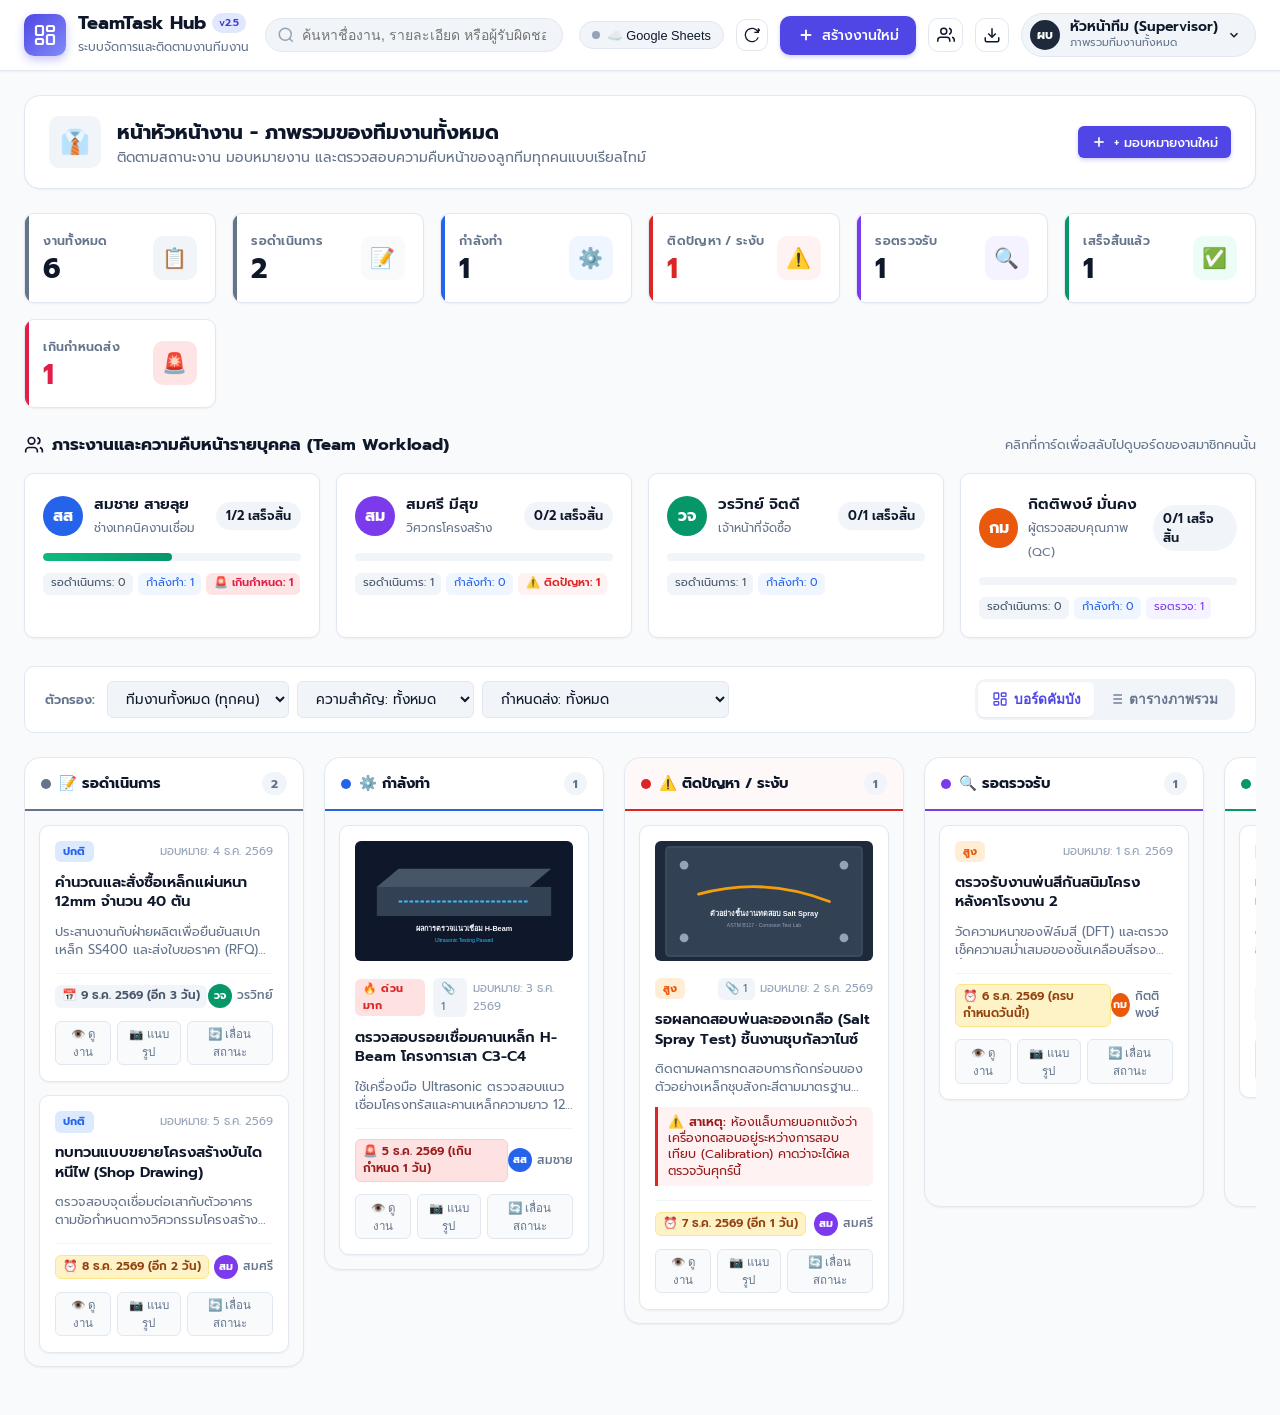
==== commit 41f1845a: "Add files via upload" ====
--- a/index.html
+++ b/index.html
@@ -1,4 +1,4 @@
-<!DOCTYPE html>
+﻿<!DOCTYPE html>
 <html lang="th">
 <head>
   <meta charset="UTF-8">
@@ -8,7 +8,1751 @@
   <link rel="preconnect" href="https://fonts.googleapis.com">
   <link rel="preconnect" href="https://fonts.gstatic.com" crossorigin>
   <link href="https://fonts.googleapis.com/css2?family=Prompt:wght@300;400;500;600;700&display=swap" rel="stylesheet">
-  <link rel="stylesheet" href="styles.css">
+  <style>
+/* ==========================================================================
+   TeamTask Hub - Modern Kanban & Overview System
+   Styles & Responsive Design
+   ========================================================================== */
+
+:root {
+  --primary: #4f46e5;
+  --primary-hover: #4338ca;
+  --primary-light: #e0e7ff;
+  --primary-dark: #3730a3;
+
+  --bg-main: #f8fafc;
+  --bg-card: #ffffff;
+  --bg-sidebar: #ffffff;
+  --bg-subtle: #f1f5f9;
+  --border-color: #e2e8f0;
+  --border-focus: #818cf8;
+
+  --text-main: #0f172a;
+  --text-muted: #64748b;
+  --text-light: #94a3b8;
+
+  /* Status Colors */
+  --status-todo: #64748b;
+  --status-todo-bg: #f8fafc;
+  --status-todo-border: #cbd5e1;
+
+  --status-progress: #2563eb;
+  --status-progress-bg: #eff6ff;
+  --status-progress-border: #93c5fd;
+
+  --status-blocked: #dc2626;
+  --status-blocked-bg: #fef2f2;
+  --status-blocked-border: #fca5a5;
+
+  --status-review: #7c3aed;
+  --status-review-bg: #f5f3ff;
+  --status-review-border: #c4b5fd;
+
+  --status-done: #059669;
+  --status-done-bg: #ecfdf5;
+  --status-done-border: #6ee7b7;
+
+  /* Priority Colors */
+  --priority-urgent: #dc2626;
+  --priority-urgent-bg: #fee2e2;
+  --priority-high: #ea580c;
+  --priority-high-bg: #ffedd5;
+  --priority-normal: #2563eb;
+  --priority-normal-bg: #dbeafe;
+  --priority-low: #64748b;
+  --priority-low-bg: #f1f5f9;
+
+  /* Shadows */
+  --shadow-sm: 0 1px 2px 0 rgb(0 0 0 / 0.05);
+  --shadow-md: 0 4px 6px -1px rgb(0 0 0 / 0.08), 0 2px 4px -2px rgb(0 0 0 / 0.06);
+  --shadow-lg: 0 10px 15px -3px rgb(0 0 0 / 0.08), 0 4px 6px -4px rgb(0 0 0 / 0.04);
+  --shadow-hover: 0 12px 20px -3px rgb(79 70 229 / 0.15), 0 6px 8px -3px rgb(0 0 0 / 0.06);
+
+  --radius-sm: 6px;
+  --radius-md: 10px;
+  --radius-lg: 16px;
+  --radius-full: 9999px;
+
+  --transition: all 0.2s cubic-bezier(0.4, 0, 0.2, 1);
+}
+
+* {
+  box-sizing: border-box;
+  margin: 0;
+  padding: 0;
+}
+
+body {
+  font-family: 'Prompt', 'Sarabun', -apple-system, BlinkMacSystemFont, 'Segoe UI', Roboto, Helvetica, Arial, sans-serif;
+  background-color: var(--bg-main);
+  color: var(--text-main);
+  line-height: 1.5;
+  min-height: 100vh;
+  display: flex;
+  flex-direction: column;
+}
+
+/* ==========================================================================
+   Header & Navigation
+   ========================================================================== */
+.app-header {
+  background: #ffffff;
+  border-bottom: 1px solid var(--border-color);
+  position: sticky;
+  top: 0;
+  z-index: 40;
+  box-shadow: var(--shadow-sm);
+}
+
+.header-inner {
+  max-width: 1700px;
+  margin: 0 auto;
+  padding: 0.75rem 1.5rem;
+  display: flex;
+  align-items: center;
+  justify-content: space-between;
+  gap: 1rem;
+}
+
+.brand-section {
+  display: flex;
+  align-items: center;
+  gap: 0.75rem;
+  cursor: pointer;
+}
+
+.brand-logo {
+  width: 42px;
+  height: 42px;
+  background: linear-gradient(135deg, var(--primary), #818cf8);
+  border-radius: var(--radius-md);
+  display: flex;
+  align-items: center;
+  justify-content: center;
+  color: white;
+  box-shadow: 0 4px 10px rgba(79, 70, 229, 0.3);
+}
+
+.brand-text h1 {
+  font-size: 1.15rem;
+  font-weight: 700;
+  color: var(--text-main);
+  line-height: 1.2;
+}
+
+.brand-text span {
+  font-size: 0.75rem;
+  color: var(--text-muted);
+}
+
+.header-center {
+  display: flex;
+  align-items: center;
+  gap: 1rem;
+  flex: 1;
+  max-width: 450px;
+}
+
+.search-box {
+  position: relative;
+  width: 100%;
+}
+
+.search-box svg {
+  position: absolute;
+  left: 0.75rem;
+  top: 50%;
+  transform: translateY(-50%);
+  color: var(--text-light);
+  width: 18px;
+  height: 18px;
+}
+
+.search-input {
+  width: 100%;
+  padding: 0.5rem 1rem 0.5rem 2.25rem;
+  border: 1px solid var(--border-color);
+  border-radius: var(--radius-full);
+  background-color: var(--bg-subtle);
+  font-size: 0.875rem;
+  color: var(--text-main);
+  transition: var(--transition);
+  outline: none;
+}
+
+.search-input:focus {
+  background-color: #ffffff;
+  border-color: var(--border-focus);
+  box-shadow: 0 0 0 3px rgba(99, 102, 241, 0.15);
+}
+
+.header-actions {
+  display: flex;
+  align-items: center;
+  gap: 0.75rem;
+}
+
+/* Profile Switcher */
+.profile-switcher-wrapper {
+  position: relative;
+}
+
+.profile-pill {
+  display: flex;
+  align-items: center;
+  gap: 0.6rem;
+  background: var(--bg-subtle);
+  border: 1.5px solid var(--border-color);
+  padding: 0.35rem 0.85rem 0.35rem 0.5rem;
+  border-radius: var(--radius-full);
+  cursor: pointer;
+  transition: var(--transition);
+  font-size: 0.875rem;
+}
+
+.profile-pill:hover {
+  background: #ffffff;
+  border-color: var(--primary);
+  box-shadow: var(--shadow-sm);
+}
+
+.profile-avatar {
+  width: 30px;
+  height: 30px;
+  border-radius: 50%;
+  background: var(--primary);
+  color: white;
+  display: flex;
+  align-items: center;
+  justify-content: center;
+  font-weight: 700;
+  font-size: 0.75rem;
+}
+
+.profile-avatar.supervisor {
+  background: linear-gradient(135deg, #1e293b, #334155);
+}
+
+.profile-info {
+  display: flex;
+  flex-direction: column;
+  text-align: left;
+}
+
+.profile-name {
+  font-weight: 600;
+  line-height: 1.1;
+  color: var(--text-main);
+}
+
+.profile-role-tag {
+  font-size: 0.68rem;
+  color: var(--text-muted);
+}
+
+.profile-menu {
+  position: absolute;
+  right: 0;
+  top: calc(100% + 8px);
+  width: 260px;
+  background: #ffffff;
+  border: 1px solid var(--border-color);
+  border-radius: var(--radius-md);
+  box-shadow: var(--shadow-lg);
+  padding: 0.5rem;
+  display: none;
+  z-index: 50;
+  animation: fadeIn 0.15s ease-out;
+}
+
+.profile-menu.show {
+  display: block;
+}
+
+.menu-label {
+  font-size: 0.7rem;
+  font-weight: 700;
+  text-transform: uppercase;
+  color: var(--text-light);
+  padding: 0.4rem 0.6rem 0.2rem;
+  letter-spacing: 0.5px;
+}
+
+.menu-item {
+  display: flex;
+  align-items: center;
+  gap: 0.6rem;
+  padding: 0.5rem 0.6rem;
+  border-radius: var(--radius-sm);
+  cursor: pointer;
+  transition: var(--transition);
+  color: var(--text-main);
+  font-size: 0.85rem;
+}
+
+.menu-item:hover {
+  background-color: var(--primary-light);
+  color: var(--primary-dark);
+}
+
+.menu-item.active {
+  background-color: #f1f5f9;
+  font-weight: 600;
+  color: var(--primary);
+}
+
+.menu-item .avatar-circle {
+  width: 26px;
+  height: 26px;
+  border-radius: 50%;
+  display: flex;
+  align-items: center;
+  justify-content: center;
+  font-size: 0.75rem;
+  color: white;
+  font-weight: 600;
+}
+
+.menu-divider {
+  height: 1px;
+  background: var(--border-color);
+  margin: 0.35rem 0;
+}
+
+/* Cloud Status & Sync UI */
+.cloud-status-pill {
+  display: inline-flex;
+  align-items: center;
+  gap: 0.45rem;
+  padding: 0.35rem 0.75rem;
+  background: var(--bg-subtle);
+  border: 1px solid var(--border-color);
+  border-radius: var(--radius-full);
+  font-size: 0.8rem;
+  font-weight: 500;
+  cursor: pointer;
+  transition: var(--transition);
+  color: var(--text-main);
+  white-space: nowrap;
+}
+
+.cloud-status-pill:hover {
+  background: white;
+  border-color: var(--primary);
+  box-shadow: var(--shadow-sm);
+}
+
+.cloud-dot {
+  width: 8px;
+  height: 8px;
+  border-radius: 50%;
+  background: #94a3b8;
+}
+
+.cloud-status-pill.connected .cloud-dot {
+  background: #10b981;
+  box-shadow: 0 0 6px rgba(16, 185, 129, 0.6);
+}
+
+.cloud-status-pill.syncing .cloud-dot {
+  background: #3b82f6;
+  animation: pulse 1s infinite;
+}
+
+.cloud-status-pill.error .cloud-dot {
+  background: #ef4444;
+}
+
+.spinning {
+  animation: spin 1s linear infinite;
+}
+
+@keyframes spin {
+  from { transform: rotate(0deg); }
+  to { transform: rotate(360deg); }
+}
+
+.instruction-step {
+  display: flex;
+  gap: 0.75rem;
+  margin-bottom: 0.85rem;
+}
+
+.step-num {
+  width: 24px;
+  height: 24px;
+  border-radius: 50%;
+  background: var(--primary);
+  color: white;
+  display: flex;
+  align-items: center;
+  justify-content: center;
+  font-size: 0.75rem;
+  font-weight: 700;
+  flex-shrink: 0;
+}
+
+.step-content {
+  font-size: 0.84rem;
+  color: var(--text-main);
+  line-height: 1.45;
+}
+
+.step-content code {
+  background: #e2e8f0;
+  padding: 0.1rem 0.35rem;
+  border-radius: 4px;
+  font-size: 0.8rem;
+}
+
+.cloud-settings-card {
+  background: #f8fafc;
+  border: 1px solid var(--border-color);
+  border-radius: var(--radius-md);
+  padding: 1rem;
+}
+
+.btn {
+  display: inline-flex;
+  align-items: center;
+  justify-content: center;
+  gap: 0.45rem;
+  padding: 0.5rem 1rem;
+  font-size: 0.875rem;
+  font-weight: 500;
+  border-radius: var(--radius-md);
+  cursor: pointer;
+  border: 1px solid transparent;
+  transition: var(--transition);
+  text-decoration: none;
+  font-family: inherit;
+  white-space: nowrap;
+}
+
+.btn-primary {
+  background-color: var(--primary);
+  color: white;
+  box-shadow: 0 2px 4px rgba(79, 70, 229, 0.25);
+}
+
+.btn-primary:hover {
+  background-color: var(--primary-hover);
+  transform: translateY(-1px);
+  box-shadow: 0 4px 8px rgba(79, 70, 229, 0.3);
+}
+
+.btn-secondary {
+  background-color: #ffffff;
+  color: var(--text-main);
+  border-color: var(--border-color);
+}
+
+.btn-secondary:hover {
+  background-color: var(--bg-subtle);
+  border-color: #cbd5e1;
+}
+
+.btn-sm {
+  padding: 0.35rem 0.75rem;
+  font-size: 0.8rem;
+  border-radius: var(--radius-sm);
+}
+
+.btn-icon {
+  padding: 0.45rem;
+  border-radius: var(--radius-md);
+}
+
+/* ==========================================================================
+   Main Layout & Container
+   ========================================================================== */
+.app-container {
+  max-width: 1700px;
+  margin: 0 auto;
+  padding: 1.5rem;
+  width: 100%;
+  flex: 1;
+}
+
+/* Top View Banner / Role Notice */
+.role-banner {
+  background: white;
+  border: 1px solid var(--border-color);
+  border-radius: var(--radius-lg);
+  padding: 1.25rem 1.5rem;
+  margin-bottom: 1.5rem;
+  display: flex;
+  align-items: center;
+  justify-content: space-between;
+  box-shadow: var(--shadow-sm);
+  flex-wrap: wrap;
+  gap: 1rem;
+}
+
+.role-banner-content {
+  display: flex;
+  align-items: center;
+  gap: 1rem;
+}
+
+.role-banner-badge {
+  width: 52px;
+  height: 52px;
+  border-radius: var(--radius-md);
+  display: flex;
+  align-items: center;
+  justify-content: center;
+  font-size: 1.5rem;
+  background: var(--primary-light);
+  color: var(--primary);
+}
+
+.role-banner-badge.supervisor {
+  background: #f1f5f9;
+  color: #1e293b;
+}
+
+.role-banner-text h2 {
+  font-size: 1.25rem;
+  font-weight: 700;
+  color: var(--text-main);
+}
+
+.role-banner-text p {
+  font-size: 0.875rem;
+  color: var(--text-muted);
+}
+
+.role-banner-actions {
+  display: flex;
+  align-items: center;
+  gap: 0.75rem;
+}
+
+/* Filter Controls Bar */
+.filter-bar {
+  background: white;
+  border: 1px solid var(--border-color);
+  border-radius: var(--radius-md);
+  padding: 0.75rem 1.25rem;
+  margin-bottom: 1.5rem;
+  display: flex;
+  align-items: center;
+  justify-content: space-between;
+  flex-wrap: wrap;
+  gap: 1rem;
+}
+
+.filter-group {
+  display: flex;
+  align-items: center;
+  gap: 0.5rem;
+  flex-wrap: wrap;
+}
+
+.filter-label {
+  font-size: 0.8rem;
+  font-weight: 600;
+  color: var(--text-muted);
+  text-transform: uppercase;
+  margin-right: 0.25rem;
+}
+
+.filter-select {
+  padding: 0.4rem 0.85rem;
+  border: 1px solid var(--border-color);
+  border-radius: var(--radius-sm);
+  background-color: var(--bg-subtle);
+  font-size: 0.85rem;
+  color: var(--text-main);
+  outline: none;
+  font-family: inherit;
+  cursor: pointer;
+}
+
+.filter-select:focus {
+  border-color: var(--primary);
+  background-color: white;
+}
+
+.view-tabs {
+  display: flex;
+  background: var(--bg-subtle);
+  padding: 3px;
+  border-radius: var(--radius-md);
+}
+
+.view-tab {
+  padding: 0.4rem 0.85rem;
+  border-radius: var(--radius-sm);
+  font-size: 0.85rem;
+  font-weight: 600;
+  border: none;
+  background: transparent;
+  color: var(--text-muted);
+  cursor: pointer;
+  transition: var(--transition);
+  display: flex;
+  align-items: center;
+  gap: 0.35rem;
+}
+
+.view-tab.active {
+  background: white;
+  color: var(--primary);
+  box-shadow: var(--shadow-sm);
+}
+
+/* ==========================================================================
+   KPI Summary Cards (Overview)
+   ========================================================================== */
+.kpi-grid {
+  display: grid;
+  grid-template-columns: repeat(auto-fit, minmax(180px, 1fr));
+  gap: 1rem;
+  margin-bottom: 1.5rem;
+}
+
+.kpi-card {
+  background: white;
+  border: 1px solid var(--border-color);
+  border-radius: var(--radius-md);
+  padding: 1.15rem;
+  display: flex;
+  align-items: center;
+  justify-content: space-between;
+  box-shadow: var(--shadow-sm);
+  transition: var(--transition);
+  position: relative;
+  overflow: hidden;
+}
+
+.kpi-card:hover {
+  transform: translateY(-2px);
+  box-shadow: var(--shadow-md);
+}
+
+.kpi-card::before {
+  content: '';
+  position: absolute;
+  top: 0;
+  left: 0;
+  width: 4px;
+  height: 100%;
+}
+
+.kpi-card.total::before { background: #64748b; }
+.kpi-card.todo::before { background: var(--status-todo); }
+.kpi-card.progress::before { background: var(--status-progress); }
+.kpi-card.blocked::before { background: var(--status-blocked); }
+.kpi-card.review::before { background: var(--status-review); }
+.kpi-card.done::before { background: var(--status-done); }
+.kpi-card.overdue::before { background: #e11d48; }
+
+.kpi-info h3 {
+  font-size: 0.78rem;
+  font-weight: 600;
+  text-transform: uppercase;
+  color: var(--text-muted);
+  letter-spacing: 0.3px;
+  margin-bottom: 0.25rem;
+}
+
+.kpi-number {
+  font-size: 1.75rem;
+  font-weight: 700;
+  line-height: 1;
+  color: var(--text-main);
+}
+
+.kpi-card.blocked .kpi-number { color: var(--status-blocked); }
+.kpi-card.overdue .kpi-number { color: #e11d48; }
+
+.kpi-icon {
+  width: 44px;
+  height: 44px;
+  border-radius: var(--radius-md);
+  display: flex;
+  align-items: center;
+  justify-content: center;
+  font-size: 1.25rem;
+}
+
+.kpi-card.total .kpi-icon { background: #f1f5f9; color: #475569; }
+.kpi-card.todo .kpi-icon { background: var(--status-todo-bg); color: var(--status-todo); }
+.kpi-card.progress .kpi-icon { background: var(--status-progress-bg); color: var(--status-progress); }
+.kpi-card.blocked .kpi-icon { background: var(--status-blocked-bg); color: var(--status-blocked); }
+.kpi-card.review .kpi-icon { background: var(--status-review-bg); color: var(--status-review); }
+.kpi-card.done .kpi-icon { background: var(--status-done-bg); color: var(--status-done); }
+.kpi-card.overdue .kpi-icon { background: #ffe4e6; color: #e11d48; }
+
+/* Pulse animation for blocked tasks if > 0 */
+.pulse-badge {
+  animation: pulse 1.8s infinite;
+}
+
+@keyframes pulse {
+  0% { transform: scale(1); }
+  50% { transform: scale(1.05); }
+  100% { transform: scale(1); }
+}
+
+/* ==========================================================================
+   Member Workload Grid (Supervisor View)
+   ========================================================================== */
+.section-title-wrap {
+  display: flex;
+  align-items: center;
+  justify-content: space-between;
+  margin-bottom: 1rem;
+}
+
+.section-title {
+  font-size: 1.05rem;
+  font-weight: 700;
+  color: var(--text-main);
+  display: flex;
+  align-items: center;
+  gap: 0.5rem;
+}
+
+.workload-grid {
+  display: grid;
+  grid-template-columns: repeat(auto-fit, minmax(290px, 1fr));
+  gap: 1rem;
+  margin-bottom: 1.75rem;
+}
+
+.member-card {
+  background: white;
+  border: 1px solid var(--border-color);
+  border-radius: var(--radius-md);
+  padding: 1.15rem;
+  box-shadow: var(--shadow-sm);
+  transition: var(--transition);
+  cursor: pointer;
+  position: relative;
+}
+
+.member-card:hover {
+  border-color: var(--primary);
+  transform: translateY(-2px);
+  box-shadow: var(--shadow-md);
+}
+
+.member-card-header {
+  display: flex;
+  align-items: center;
+  justify-content: space-between;
+  margin-bottom: 0.85rem;
+}
+
+.member-card-user {
+  display: flex;
+  align-items: center;
+  gap: 0.65rem;
+}
+
+.member-avatar-lg {
+  width: 40px;
+  height: 40px;
+  border-radius: 50%;
+  background: var(--primary);
+  color: white;
+  display: flex;
+  align-items: center;
+  justify-content: center;
+  font-size: 1rem;
+  font-weight: 700;
+}
+
+.member-card-details h4 {
+  font-size: 0.95rem;
+  font-weight: 600;
+  color: var(--text-main);
+}
+
+.member-card-details span {
+  font-size: 0.75rem;
+  color: var(--text-muted);
+}
+
+.member-task-count {
+  font-size: 0.8rem;
+  font-weight: 600;
+  background: var(--bg-subtle);
+  padding: 0.25rem 0.6rem;
+  border-radius: var(--radius-full);
+  color: var(--text-main);
+}
+
+.progress-bar-bg {
+  height: 8px;
+  background: #f1f5f9;
+  border-radius: var(--radius-full);
+  overflow: hidden;
+  margin-bottom: 0.75rem;
+}
+
+.progress-bar-fill {
+  height: 100%;
+  background: linear-gradient(90deg, #10b981, #059669);
+  border-radius: var(--radius-full);
+  transition: width 0.4s ease;
+}
+
+.member-status-pills {
+  display: flex;
+  gap: 0.35rem;
+  flex-wrap: wrap;
+}
+
+.status-chip {
+  font-size: 0.7rem;
+  padding: 0.15rem 0.45rem;
+  border-radius: var(--radius-sm);
+  display: inline-flex;
+  align-items: center;
+  gap: 0.25rem;
+}
+
+.status-chip.todo { background: #f1f5f9; color: #475569; }
+.status-chip.progress { background: #eff6ff; color: #2563eb; }
+.status-chip.blocked { background: #fef2f2; color: #dc2626; font-weight: 600; }
+.status-chip.review { background: #f5f3ff; color: #7c3aed; }
+.status-chip.done { background: #ecfdf5; color: #059669; }
+.status-chip.overdue { background: #ffe4e6; color: #e11d48; font-weight: 600; }
+
+/* ==========================================================================
+   Kanban Board (5 Columns)
+   ========================================================================== */
+.kanban-board {
+  display: grid;
+  grid-template-columns: repeat(5, minmax(280px, 1fr));
+  gap: 1.25rem;
+  align-items: start;
+  overflow-x: auto;
+  padding-bottom: 1.5rem;
+  min-height: 550px;
+}
+
+.kanban-column {
+  background: #f8fafc;
+  border: 1px solid var(--border-color);
+  border-radius: var(--radius-lg);
+  display: flex;
+  flex-direction: column;
+  max-height: calc(100vh - 210px);
+  min-height: 450px;
+  box-shadow: var(--shadow-sm);
+  transition: background-color 0.2s;
+}
+
+.kanban-column.drag-over {
+  background-color: #eef2ff;
+  border: 2px dashed var(--primary);
+}
+
+.column-header {
+  padding: 0.9rem 1rem;
+  border-bottom: 2px solid transparent;
+  display: flex;
+  align-items: center;
+  justify-content: space-between;
+  background: white;
+  border-top-left-radius: var(--radius-lg);
+  border-top-right-radius: var(--radius-lg);
+  position: sticky;
+  top: 0;
+  z-index: 10;
+}
+
+.kanban-column.col-todo .column-header { border-bottom-color: var(--status-todo); }
+.kanban-column.col-progress .column-header { border-bottom-color: var(--status-progress); }
+.kanban-column.col-blocked .column-header { border-bottom-color: var(--status-blocked); background: #fff8f8; }
+.kanban-column.col-review .column-header { border-bottom-color: var(--status-review); }
+.kanban-column.col-done .column-header { border-bottom-color: var(--status-done); }
+
+.column-title-group {
+  display: flex;
+  align-items: center;
+  gap: 0.5rem;
+}
+
+.column-dot {
+  width: 10px;
+  height: 10px;
+  border-radius: 50%;
+}
+
+.col-todo .column-dot { background: var(--status-todo); }
+.col-progress .column-dot { background: var(--status-progress); }
+.col-blocked .column-dot { background: var(--status-blocked); }
+.col-review .column-dot { background: var(--status-review); }
+.col-done .column-dot { background: var(--status-done); }
+
+.column-title {
+  font-size: 0.9rem;
+  font-weight: 700;
+  color: var(--text-main);
+}
+
+.column-badge {
+  font-size: 0.75rem;
+  font-weight: 700;
+  padding: 0.15rem 0.55rem;
+  border-radius: var(--radius-full);
+  background: var(--bg-subtle);
+  color: var(--text-muted);
+}
+
+.column-cards {
+  padding: 0.85rem;
+  display: flex;
+  flex-direction: column;
+  gap: 0.85rem;
+  overflow-y: auto;
+  flex: 1;
+  min-height: 200px;
+}
+
+/* Custom Scrollbar */
+.column-cards::-webkit-scrollbar {
+  width: 5px;
+}
+.column-cards::-webkit-scrollbar-thumb {
+  background: #cbd5e1;
+  border-radius: 4px;
+}
+
+/* Empty Column Placeholder */
+.empty-column-placeholder {
+  display: flex;
+  flex-direction: column;
+  align-items: center;
+  justify-content: center;
+  padding: 2.5rem 1rem;
+  color: var(--text-light);
+  font-size: 0.85rem;
+  border: 1.5px dashed #cbd5e1;
+  border-radius: var(--radius-md);
+  margin-top: 0.5rem;
+  text-align: center;
+  user-select: none;
+}
+
+/* ==========================================================================
+   Kanban Task Card
+   ========================================================================== */
+.task-card {
+  background: white;
+  border: 1px solid var(--border-color);
+  border-radius: var(--radius-md);
+  padding: 0.95rem;
+  box-shadow: var(--shadow-sm);
+  cursor: grab;
+  transition: transform 0.18s ease, box-shadow 0.18s ease, border-color 0.18s ease;
+  user-select: none;
+  display: flex;
+  flex-direction: column;
+  gap: 0.65rem;
+  position: relative;
+}
+
+.task-card:hover {
+  transform: translateY(-2px);
+  box-shadow: var(--shadow-hover);
+  border-color: #cbd5e1;
+}
+
+.task-card:active {
+  cursor: grabbing;
+}
+
+.task-card.dragging {
+  opacity: 0.4;
+  transform: scale(0.98);
+}
+
+/* Priority & Category Badges */
+.card-header-meta {
+  display: flex;
+  align-items: center;
+  justify-content: space-between;
+  gap: 0.5rem;
+}
+
+.priority-tag {
+  font-size: 0.68rem;
+  font-weight: 700;
+  padding: 0.15rem 0.5rem;
+  border-radius: var(--radius-sm);
+  text-transform: uppercase;
+  letter-spacing: 0.3px;
+  display: inline-flex;
+  align-items: center;
+  gap: 0.25rem;
+}
+
+.priority-tag.urgent { background: var(--priority-urgent-bg); color: var(--priority-urgent); }
+.priority-tag.high { background: var(--priority-high-bg); color: var(--priority-high); }
+.priority-tag.normal { background: var(--priority-normal-bg); color: var(--priority-normal); }
+.priority-tag.low { background: var(--priority-low-bg); color: var(--priority-low); }
+
+.card-title {
+  font-size: 0.92rem;
+  font-weight: 600;
+  color: var(--text-main);
+  line-height: 1.35;
+  word-break: break-word;
+}
+
+.card-description {
+  font-size: 0.8rem;
+  color: var(--text-muted);
+  line-height: 1.4;
+  display: -webkit-box;
+  -webkit-line-clamp: 2;
+  -webkit-box-orient: vertical;
+  overflow: hidden;
+}
+
+/* Blocked Notice Box inside Card */
+.blocked-reason-box {
+  background: #fef2f2;
+  border-left: 3px solid #dc2626;
+  padding: 0.45rem 0.65rem;
+  border-radius: 0 var(--radius-sm) var(--radius-sm) 0;
+  font-size: 0.78rem;
+  color: #991b1b;
+  display: flex;
+  align-items: flex-start;
+  gap: 0.35rem;
+  line-height: 1.3;
+}
+
+.blocked-reason-box strong {
+  font-weight: 600;
+}
+
+/* Card Footer (Date, Deadline & Assignee) */
+.card-footer {
+  display: flex;
+  align-items: center;
+  justify-content: space-between;
+  border-top: 1px solid #f1f5f9;
+  padding-top: 0.65rem;
+  margin-top: 0.25rem;
+  font-size: 0.76rem;
+  color: var(--text-muted);
+}
+
+.card-dates {
+  display: flex;
+  flex-direction: column;
+  gap: 0.25rem;
+}
+
+.date-row {
+  display: flex;
+  align-items: center;
+  gap: 0.3rem;
+}
+
+.deadline-badge {
+  display: inline-flex;
+  align-items: center;
+  gap: 0.25rem;
+  padding: 0.15rem 0.45rem;
+  border-radius: var(--radius-sm);
+  font-weight: 600;
+  font-size: 0.74rem;
+}
+
+.deadline-badge.overdue {
+  background: #fee2e2;
+  color: #991b1b;
+  border: 1px solid #fecaca;
+}
+
+.deadline-badge.soon {
+  background: #fef3c7;
+  color: #92400e;
+  border: 1px solid #fde68a;
+}
+
+.deadline-badge.normal {
+  background: #f1f5f9;
+  color: #475569;
+}
+
+.deadline-badge.done {
+  background: #ecfdf5;
+  color: #065f46;
+}
+
+.card-assignee {
+  display: flex;
+  align-items: center;
+  gap: 0.35rem;
+}
+
+.assignee-avatar-sm {
+  width: 24px;
+  height: 24px;
+  border-radius: 50%;
+  background: var(--primary);
+  color: white;
+  display: flex;
+  align-items: center;
+  justify-content: center;
+  font-size: 0.68rem;
+  font-weight: 700;
+}
+
+/* Quick Status Change Action Menu on Card */
+.card-actions-row {
+  display: flex;
+  align-items: center;
+  justify-content: flex-end;
+  gap: 0.35rem;
+  margin-top: 0.15rem;
+}
+
+.btn-card-action {
+  background: #f8fafc;
+  border: 1px solid var(--border-color);
+  border-radius: var(--radius-sm);
+  padding: 0.2rem 0.45rem;
+  font-size: 0.72rem;
+  color: var(--text-muted);
+  cursor: pointer;
+  transition: var(--transition);
+  display: inline-flex;
+  align-items: center;
+  gap: 0.2rem;
+}
+
+.btn-card-action:hover {
+  background: white;
+  color: var(--primary);
+  border-color: var(--primary);
+}
+
+/* ==========================================================================
+   Table View (Alternative Overview)
+   ========================================================================== */
+.table-view-container {
+  background: white;
+  border: 1px solid var(--border-color);
+  border-radius: var(--radius-md);
+  box-shadow: var(--shadow-sm);
+  overflow-x: auto;
+}
+
+.data-table {
+  width: 100%;
+  border-collapse: collapse;
+  text-align: left;
+  font-size: 0.85rem;
+}
+
+.data-table th {
+  background: #f8fafc;
+  padding: 0.85rem 1rem;
+  font-weight: 600;
+  color: var(--text-muted);
+  border-bottom: 1px solid var(--border-color);
+  white-space: nowrap;
+}
+
+.data-table td {
+  padding: 0.85rem 1rem;
+  border-bottom: 1px solid var(--border-color);
+  color: var(--text-main);
+  vertical-align: middle;
+}
+
+.data-table tr:hover {
+  background-color: #f8fafc;
+}
+
+/* ==========================================================================
+   Modals & Dialogs
+   ========================================================================== */
+.modal-overlay {
+  position: fixed;
+  top: 0;
+  left: 0;
+  right: 0;
+  bottom: 0;
+  background: rgba(15, 23, 42, 0.6);
+  backdrop-filter: blur(3px);
+  display: none;
+  align-items: center;
+  justify-content: center;
+  z-index: 100;
+  padding: 1rem;
+  animation: fadeIn 0.15s ease-out;
+}
+
+.modal-overlay.active {
+  display: flex;
+}
+
+.modal-content {
+  background: white;
+  border-radius: var(--radius-lg);
+  width: 100%;
+  max-width: 580px;
+  box-shadow: var(--shadow-lg);
+  overflow: hidden;
+  max-height: 90vh;
+  display: flex;
+  flex-direction: column;
+  animation: slideUp 0.2s cubic-bezier(0.16, 1, 0.3, 1);
+}
+
+.modal-content > form {
+  display: flex;
+  flex-direction: column;
+  flex: 1;
+  min-height: 0;
+  overflow: hidden;
+}
+
+.modal-header {
+  padding: 1.15rem 1.5rem;
+  border-bottom: 1px solid var(--border-color);
+  display: flex;
+  align-items: center;
+  justify-content: space-between;
+  flex-shrink: 0;
+}
+
+.modal-header h3 {
+  font-size: 1.15rem;
+  font-weight: 700;
+  color: var(--text-main);
+  display: flex;
+  align-items: center;
+  gap: 0.5rem;
+}
+
+.modal-close {
+  background: transparent;
+  border: none;
+  font-size: 1.4rem;
+  color: var(--text-muted);
+  cursor: pointer;
+  line-height: 1;
+  padding: 0.25rem;
+  border-radius: var(--radius-sm);
+  transition: var(--transition);
+}
+
+.modal-close:hover {
+  color: var(--text-main);
+  background: #f1f5f9;
+}
+
+.modal-body {
+  padding: 1.25rem 1.5rem;
+  overflow-y: auto;
+  display: flex;
+  flex-direction: column;
+  gap: 1.15rem;
+  flex: 1;
+  min-height: 0;
+}
+
+/* Custom Scrollbar for Modal Body so user can easily see scroll position */
+.modal-body::-webkit-scrollbar {
+  width: 6px;
+}
+.modal-body::-webkit-scrollbar-track {
+  background: #f8fafc;
+}
+.modal-body::-webkit-scrollbar-thumb {
+  background: #cbd5e1;
+  border-radius: 4px;
+}
+.modal-body::-webkit-scrollbar-thumb:hover {
+  background: #94a3b8;
+}
+
+.modal-footer {
+  padding: 1rem 1.5rem;
+  border-top: 1px solid var(--border-color);
+  background: #f8fafc;
+  display: flex;
+  align-items: center;
+  justify-content: flex-end;
+  gap: 0.75rem;
+  flex-shrink: 0;
+}
+
+/* Form Controls inside Modals */
+.form-group {
+  display: flex;
+  flex-direction: column;
+  gap: 0.4rem;
+}
+
+.form-row {
+  display: grid;
+  grid-template-columns: 1fr 1fr;
+  gap: 1rem;
+}
+
+.form-label {
+  font-size: 0.85rem;
+  font-weight: 600;
+  color: var(--text-main);
+}
+
+.form-label .required {
+  color: #dc2626;
+}
+
+.form-input,
+.form-textarea,
+.form-select {
+  width: 100%;
+  padding: 0.55rem 0.85rem;
+  border: 1px solid var(--border-color);
+  border-radius: var(--radius-md);
+  font-size: 0.875rem;
+  color: var(--text-main);
+  background: white;
+  font-family: inherit;
+  outline: none;
+  transition: var(--transition);
+}
+
+.form-input:focus,
+.form-textarea:focus,
+.form-select:focus {
+  border-color: var(--primary);
+  box-shadow: 0 0 0 3px rgba(99, 102, 241, 0.15);
+}
+
+.form-textarea {
+  min-height: 85px;
+  resize: vertical;
+}
+
+/* Task Detail Specific Modal Elements */
+.detail-meta-box {
+  background: #f8fafc;
+  border: 1px solid var(--border-color);
+  border-radius: var(--radius-md);
+  padding: 1rem;
+  display: grid;
+  grid-template-columns: repeat(2, 1fr);
+  gap: 0.85rem;
+}
+
+.detail-item {
+  display: flex;
+  flex-direction: column;
+  gap: 0.15rem;
+}
+
+.detail-label {
+  font-size: 0.75rem;
+  color: var(--text-muted);
+  font-weight: 600;
+}
+
+.detail-value {
+  font-size: 0.9rem;
+  font-weight: 500;
+  color: var(--text-main);
+}
+
+/* Team Management Modal Elements */
+.member-manage-list {
+  display: flex;
+  flex-direction: column;
+  gap: 0.65rem;
+  max-height: 250px;
+  overflow-y: auto;
+  border: 1px solid var(--border-color);
+  border-radius: var(--radius-md);
+  padding: 0.5rem;
+}
+
+.member-manage-item {
+  display: flex;
+  align-items: center;
+  justify-content: space-between;
+  padding: 0.5rem 0.75rem;
+  background: #f8fafc;
+  border-radius: var(--radius-sm);
+}
+
+/* Toast Notifications */
+.toast-container {
+  position: fixed;
+  bottom: 1.5rem;
+  right: 1.5rem;
+  display: flex;
+  flex-direction: column;
+  gap: 0.65rem;
+  z-index: 1000;
+  pointer-events: none;
+}
+
+.toast {
+  background: #1e293b;
+  color: white;
+  padding: 0.75rem 1.15rem;
+  border-radius: var(--radius-md);
+  box-shadow: var(--shadow-lg);
+  font-size: 0.875rem;
+  display: flex;
+  align-items: center;
+  gap: 0.6rem;
+  pointer-events: auto;
+  animation: slideInRight 0.25s ease-out;
+  max-width: 380px;
+}
+
+.toast.success { background: #065f46; }
+.toast.error { background: #991b1b; }
+.toast.warning { background: #92400e; }
+
+/* ==========================================================================
+   Animations
+   ========================================================================== */
+@keyframes fadeIn {
+  from { opacity: 0; }
+  to { opacity: 1; }
+}
+
+@keyframes slideUp {
+  from { opacity: 0; transform: translateY(12px) scale(0.98); }
+  to { opacity: 1; transform: translateY(0) scale(1); }
+}
+
+@keyframes slideInRight {
+  from { opacity: 0; transform: translateX(30px); }
+  to { opacity: 1; transform: translateX(0); }
+}
+
+/* ==========================================================================
+   File & Image Attachment Styles
+   ========================================================================== */
+.file-dropzone {
+  border: 2px dashed #94a3b8;
+  border-radius: var(--radius-md);
+  padding: 1.25rem 1rem;
+  text-align: center;
+  background: #f8fafc;
+  cursor: pointer;
+  transition: var(--transition);
+  display: flex;
+  flex-direction: column;
+  align-items: center;
+  justify-content: center;
+  gap: 0.4rem;
+}
+
+.file-dropzone:hover, .file-dropzone.drag-over, .file-dropzone.drag-active {
+  border-color: var(--primary);
+  background: #eef2ff;
+}
+
+.file-dropzone-icon {
+  width: 32px;
+  height: 32px;
+  color: var(--primary);
+}
+
+.file-dropzone-text {
+  font-size: 0.82rem;
+  color: var(--text-main);
+  font-weight: 500;
+}
+
+.file-dropzone-hint {
+  font-size: 0.72rem;
+  color: var(--text-muted);
+}
+
+.attachment-preview-grid {
+  display: grid;
+  grid-template-columns: repeat(auto-fill, minmax(130px, 1fr));
+  gap: 0.65rem;
+  margin-top: 0.75rem;
+}
+
+.attachment-chip {
+  position: relative;
+  border: 1px solid var(--border-color);
+  border-radius: var(--radius-sm);
+  background: white;
+  padding: 0.35rem;
+  display: flex;
+  flex-direction: column;
+  align-items: center;
+  overflow: hidden;
+  box-shadow: var(--shadow-sm);
+}
+
+.attachment-thumb {
+  width: 100%;
+  height: 70px;
+  object-fit: cover;
+  border-radius: 4px;
+}
+
+.attachment-doc-icon {
+  width: 100%;
+  height: 70px;
+  background: #f1f5f9;
+  border-radius: 4px;
+  display: flex;
+  flex-direction: column;
+  align-items: center;
+  justify-content: center;
+  font-size: 1.5rem;
+  color: #64748b;
+}
+
+.attachment-name {
+  font-size: 0.72rem;
+  color: var(--text-main);
+  width: 100%;
+  text-overflow: ellipsis;
+  overflow: hidden;
+  white-space: nowrap;
+  margin-top: 0.25rem;
+  text-align: center;
+}
+
+.attachment-size {
+  font-size: 0.65rem;
+  color: var(--text-muted);
+}
+
+.btn-remove-attachment {
+  position: absolute;
+  top: 4px;
+  right: 4px;
+  width: 20px;
+  height: 20px;
+  background: rgba(15, 23, 42, 0.75);
+  color: white;
+  border-radius: 50%;
+  border: none;
+  display: flex;
+  align-items: center;
+  justify-content: center;
+  font-size: 0.75rem;
+  cursor: pointer;
+  transition: var(--transition);
+  line-height: 1;
+}
+
+.btn-remove-attachment:hover {
+  background: #dc2626;
+}
+
+/* Card Cover Image & Attachment Badges */
+.card-cover-image {
+  width: 100%;
+  height: 120px;
+  object-fit: cover;
+  border-radius: var(--radius-sm);
+  margin-bottom: 0.4rem;
+  cursor: pointer;
+}
+
+.card-file-preview-banner {
+  display: flex;
+  align-items: center;
+  gap: 0.4rem;
+  background: #f8fafc;
+  border: 1px solid #e2e8f0;
+  border-radius: var(--radius-sm);
+  padding: 0.4rem 0.6rem;
+  font-size: 0.76rem;
+  color: var(--text-main);
+  margin-bottom: 0.45rem;
+  overflow: hidden;
+}
+
+.card-file-preview-banner .file-name {
+  overflow: hidden;
+  text-overflow: ellipsis;
+  white-space: nowrap;
+  font-weight: 500;
+}
+
+.card-attachment-badge {
+  display: inline-flex;
+  align-items: center;
+  gap: 0.25rem;
+  font-size: 0.72rem;
+  color: var(--text-muted);
+  background: #f1f5f9;
+  padding: 0.15rem 0.45rem;
+  border-radius: var(--radius-sm);
+}
+
+/* Detail Modal Attachment Gallery */
+.detail-attachments-section {
+  display: flex;
+  flex-direction: column;
+  gap: 0.6rem;
+  margin-top: 0.5rem;
+}
+
+.detail-image-gallery {
+  display: grid;
+  grid-template-columns: repeat(auto-fill, minmax(110px, 1fr));
+  gap: 0.5rem;
+}
+
+.detail-image-item {
+  width: 100%;
+  height: 85px;
+  object-fit: cover;
+  border-radius: var(--radius-sm);
+  border: 1px solid var(--border-color);
+  cursor: pointer;
+  transition: transform 0.2s ease;
+}
+
+.detail-image-item:hover {
+  transform: scale(1.03);
+  box-shadow: var(--shadow-md);
+}
+
+.detail-file-list {
+  display: flex;
+  flex-direction: column;
+  gap: 0.4rem;
+}
+
+.detail-file-item {
+  display: flex;
+  align-items: center;
+  justify-content: space-between;
+  padding: 0.45rem 0.75rem;
+  background: #f8fafc;
+  border: 1px solid var(--border-color);
+  border-radius: var(--radius-sm);
+  font-size: 0.82rem;
+}
+
+.detail-file-item:hover {
+  background: #f1f5f9;
+}
+
+/* Read-Only Friend Board Banner */
+.readonly-notice-banner {
+  background: #eff6ff;
+  border: 1px solid #bfdbfe;
+  color: #1e40af;
+  padding: 0.6rem 1rem;
+  border-radius: var(--radius-md);
+  margin-bottom: 1.25rem;
+  display: flex;
+  align-items: center;
+  justify-content: space-between;
+  font-size: 0.85rem;
+  gap: 0.75rem;
+  flex-wrap: wrap;
+}
+
+/* Image Lightbox Modal */
+.lightbox-modal {
+  position: fixed;
+  top: 0;
+  left: 0;
+  right: 0;
+  bottom: 0;
+  background: rgba(0, 0, 0, 0.88);
+  backdrop-filter: blur(5px);
+  display: none;
+  align-items: center;
+  justify-content: center;
+  z-index: 200;
+  padding: 1.5rem;
+}
+
+.lightbox-modal.active {
+  display: flex;
+}
+
+.lightbox-img {
+  max-width: 90vw;
+  max-height: 85vh;
+  object-fit: contain;
+  border-radius: var(--radius-md);
+  box-shadow: 0 10px 30px rgba(0, 0, 0, 0.5);
+  animation: fadeIn 0.2s ease-out;
+}
+
+.lightbox-close {
+  position: absolute;
+  top: 1.25rem;
+  right: 1.5rem;
+  color: white;
+  font-size: 2rem;
+  background: none;
+  border: none;
+  cursor: pointer;
+}
+
+/* ==========================================================================
+   Responsive Adjustments
+   ========================================================================== */
+@media (max-width: 1200px) {
+  .kanban-board {
+    grid-template-columns: repeat(5, 290px);
+  }
+}
+
+@media (max-width: 768px) {
+  .header-inner {
+    flex-wrap: wrap;
+    padding: 0.75rem 1rem;
+  }
+  
+  .header-center {
+    order: 3;
+    max-width: 100%;
+    width: 100%;
+  }
+
+  .role-banner {
+    flex-direction: column;
+    align-items: flex-start;
+  }
+
+  .role-banner-actions {
+    width: 100%;
+    justify-content: flex-end;
+  }
+
+  .form-row {
+    grid-template-columns: 1fr;
+  }
+
+  .detail-meta-box {
+    grid-template-columns: 1fr;
+  }
+
+  .kanban-board {
+    grid-template-columns: repeat(5, 280px);
+  }
+}
+
+</style>
 </head>
 <body>
 
@@ -26,7 +1770,7 @@
           </svg>
         </div>
         <div class="brand-text">
-          <h1>TeamTask Hub</h1>
+          <h1>TeamTask Hub <span style="font-size: 0.65rem; font-weight: 600; background: #e0e7ff; color: #4338ca; padding: 0.15rem 0.45rem; border-radius: 999px; vertical-align: middle;">v2.5</span></h1>
           <span>ระบบจัดการและติดตามงานทีมงาน</span>
         </div>
       </div>
@@ -477,13 +2221,14 @@
               <span id="lblAttachmentCount" style="font-size: 0.72rem; color: var(--text-muted);">ยังไม่มีไฟล์แนบ</span>
             </label>
             <div id="fileUploadDropzone" class="file-dropzone">
-              <svg class="file-dropzone-icon" viewBox="0 0 24 24" fill="none" stroke="currentColor" stroke-width="2">
-                <path d="M21.44 11.05l-9.19 9.19a6 6 0 0 1-8.49-8.49l9.19-9.19a4 4 0 0 1 5.66 5.66l-9.2 9.19a2 2 0 0 1-2.83-2.83l8.49-8.48"/>
-              </svg>
-              <span class="file-dropzone-text">คลิกเพื่อเลือกไฟล์ หรือลากไฟล์มาวางที่นี่</span>
-              <span class="file-dropzone-hint">รองรับรูปภาพ (JPG, PNG), เอกสาร (PDF, Word, Excel) ขนาดไฟล์ไม่เกิน 5MB</span>
-              <input type="file" id="taskFileInput" multiple accept="image/*,.pdf,.doc,.docx,.xls,.xlsx,.txt" style="display: none;">
+              <div style="font-size: 1.8rem;">📷</div>
+              <span class="file-dropzone-text"><strong>คลิกที่นี่เพื่อเลือกรูปภาพหรือไฟล์</strong> หรือลากไฟล์มาวาง</span>
+              <span class="file-dropzone-hint">รองรับรูปถ่ายหน้างาน (JPG, PNG), เอกสาร (PDF, Word, Excel) ขนาดไม่เกิน 5MB</span>
+              <button type="button" class="btn btn-secondary btn-sm" id="btnBrowseFiles" style="margin-top: 0.35rem;">
+                📁 เลือกไฟล์จากเครื่อง / ถ่ายภาพ
+              </button>
             </div>
+            <input type="file" id="taskFileInput" multiple accept="image/*,.pdf,.doc,.docx,.xls,.xlsx,.txt" style="display: none;">
             <div id="taskAttachmentPreviews" class="attachment-preview-grid"></div>
           </div>
         </div>
@@ -824,6 +2569,2690 @@
   <div id="toastContainer" class="toast-container"></div>
 
   <!-- Application Script -->
-  <script src="app.js"></script>
+  <script>
+/**
+ * TeamTask Hub - Main Application Logic
+ * Supports Supervisor Overview & Member Personal Kanban Boards
+ */
+
+// ==========================================================================
+// Storage Keys & Initial Demo Data
+// ==========================================================================
+// (ตัวเลือกแนะนำ) นำ Web App URL ของ Google Sheets มาวางที่นี่
+// เพื่อให้ทุกคนที่เปิดเว็บผ่านลิงก์ (เช่น GitHub Pages) เชื่อมต่อชีตอัตโนมัติทันทีโดยไม่ต้องตั้งค่าเอง
+const DEFAULT_SHEETS_URL = '';
+
+const STORAGE_KEY_TASKS = 'team_tasks_data_v1';
+const STORAGE_KEY_MEMBERS = 'team_members_data_v1';
+const STORAGE_KEY_LOGGED_USER = 'team_logged_user_v2';
+const STORAGE_KEY_VIEWING_BOARD = 'team_viewing_board_v2';
+const STORAGE_KEY_SHEETS_URL = 'team_sheets_api_url_v1';
+const STORAGE_KEY_AUTO_SYNC = 'team_auto_sync_enabled_v1';
+
+// Initial Team Members
+const DEFAULT_MEMBERS = [
+  { id: 'mem1', name: 'สมชาย สายลุย', role: 'ช่างเทคนิคงานเชื่อม', avatarColor: '#2563eb' },
+  { id: 'mem2', name: 'สมศรี มีสุข', role: 'วิศวกรโครงสร้าง', avatarColor: '#7c3aed' },
+  { id: 'mem3', name: 'วรวิทย์ จิตดี', role: 'เจ้าหน้าที่จัดซื้อ', avatarColor: '#059669' },
+  { id: 'mem4', name: 'กิตติพงษ์ มั่นคง', role: 'ผู้ตรวจสอบคุณภาพ (QC)', avatarColor: '#ea580c' }
+];
+
+// Helper to format dates
+function getTodayString(offsetDays = 0) {
+  const d = new Date();
+  d.setDate(d.getDate() + offsetDays);
+  return d.toISOString().split('T')[0];
+}
+
+// Sample Demonstration SVG Images for initial tasks
+const SAMPLE_IMAGE_SALT_SPRAY = "data:image/svg+xml;utf8,<svg xmlns='http://www.w3.org/2000/svg' width='600' height='360' viewBox='0 0 600 360'><rect width='600' height='360' fill='%231e293b'/><rect x='30' y='30' width='540' height='300' rx='10' fill='%23334155' stroke='%23475569' stroke-width='3'/><circle cx='80' cy='80' r='12' fill='%2394a3b8'/><circle cx='520' cy='80' r='12' fill='%2394a3b8'/><circle cx='80' cy='280' r='12' fill='%2394a3b8'/><circle cx='520' cy='280' r='12' fill='%2394a3b8'/><path d='M120 160 Q300 110 480 180' stroke='%23f59e0b' stroke-width='8' stroke-linecap='round' fill='none'/><text x='300' y='220' font-family='sans-serif' font-size='20' font-weight='bold' fill='%23f8fafc' text-anchor='middle'>ตัวอย่างชิ้นงานทดสอบ Salt Spray</text><text x='300' y='250' font-family='sans-serif' font-size='14' fill='%2394a3b8' text-anchor='middle'>ASTM B117 - Corrosion Test Lab</text></svg>";
+
+const SAMPLE_IMAGE_HBEAM = "data:image/svg+xml;utf8,<svg xmlns='http://www.w3.org/2000/svg' width='600' height='360' viewBox='0 0 600 360'><rect width='600' height='360' fill='%230f172a'/><rect x='60' y='140' width='480' height='80' fill='%23334155'/><path d='M60 140 L120 90 L540 90 L480 140 Z' fill='%23475569'/><line x1='120' y1='180' x2='480' y2='180' stroke='%2338bdf8' stroke-width='6' stroke-dasharray='10 5'/><text x='300' y='260' font-family='sans-serif' font-size='20' font-weight='bold' fill='%23f8fafc' text-anchor='middle'>ผลการตรวจแนวเชื่อม H-Beam</text><text x='300' y='290' font-family='sans-serif' font-size='14' fill='%2338bdf8' text-anchor='middle'>Ultrasonic Testing Passed</text></svg>";
+
+// Initial Tasks covering different statuses and deadlines
+const DEFAULT_TASKS = [
+  {
+    id: 'task_001',
+    title: 'ตรวจสอบรอยเชื่อมคานเหล็ก H-Beam โครงการเสา C3-C4',
+    description: 'ใช้เครื่องมือ Ultrasonic ตรวจสอบแนวเชื่อมโครงทรัสและคานเหล็กความยาว 12 เมตร พร้อมบันทึกผลลงรายงาน QC',
+    createdDate: getTodayString(-3),
+    deadline: getTodayString(-1), // Overdue
+    status: 'in_progress',
+    assigneeId: 'mem1',
+    priority: 'urgent',
+    blockedReason: '',
+    attachments: [
+      {
+        id: 'att_demo_001',
+        name: 'ภาพตรวจแนวเชื่อม_HBeam.svg',
+        type: 'image/svg+xml',
+        size: 1420,
+        url: SAMPLE_IMAGE_HBEAM,
+        data: SAMPLE_IMAGE_HBEAM
+      }
+    ],
+    updatedAt: new Date().toISOString()
+  },
+  {
+    id: 'task_002',
+    title: 'รอผลทดสอบพ่นละอองเกลือ (Salt Spray Test) ชิ้นงานชุบกัลวาไนซ์',
+    description: 'ติดตามผลการทดสอบการกัดกร่อนของตัวอย่างเหล็กชุบสังกะสีตามมาตรฐาน ASTM B117 จากห้องปฏิบัติการภายนอก',
+    createdDate: getTodayString(-4),
+    deadline: getTodayString(1), // Due soon
+    status: 'blocked',
+    assigneeId: 'mem2',
+    priority: 'high',
+    blockedReason: 'ห้องแล็บภายนอกแจ้งว่าเครื่องทดสอบอยู่ระหว่างการสอบเทียบ (Calibration) คาดว่าจะได้ผลตรวจวันศุกร์นี้',
+    attachments: [
+      {
+        id: 'att_demo_002',
+        name: 'ชิ้นงานทดสอบ_Salt_Spray.svg',
+        type: 'image/svg+xml',
+        size: 1540,
+        url: SAMPLE_IMAGE_SALT_SPRAY,
+        data: SAMPLE_IMAGE_SALT_SPRAY
+      }
+    ],
+    updatedAt: new Date().toISOString()
+  },
+  {
+    id: 'task_003',
+    title: 'คำนวณและสั่งซื้อเหล็กแผ่นหนา 12mm จำนวน 40 ตัน',
+    description: 'ประสานงานกับฝ่ายผลิตเพื่อยืนยันสเปกเหล็ก SS400 และส่งใบขอราคา (RFQ) ไปยังผู้ค้าเหล็ก 3 ราย',
+    createdDate: getTodayString(-2),
+    deadline: getTodayString(3),
+    status: 'todo',
+    assigneeId: 'mem3',
+    priority: 'normal',
+    blockedReason: '',
+    updatedAt: new Date().toISOString()
+  },
+  {
+    id: 'task_004',
+    title: 'ตรวจรับงานพ่นสีกันสนิมโครงหลังคาโรงงาน 2',
+    description: 'วัดความหนาของฟิล์มสี (DFT) และตรวจเช็คความสม่ำเสมอของชั้นเคลือบสีรองพื้น Epoxy Zinc Rich',
+    createdDate: getTodayString(-5),
+    deadline: getTodayString(0), // Today
+    status: 'review',
+    assigneeId: 'mem4',
+    priority: 'high',
+    blockedReason: '',
+    updatedAt: new Date().toISOString()
+  },
+  {
+    id: 'task_005',
+    title: 'เตรียมชุดเครื่องมือดัดเหล็กและเปลี่ยนหัวเชื่อม TIG',
+    description: 'ตรวจเช็คความพร้อมของสายส่งแก๊สอาร์กอน และเปลี่ยนหัวทังสเตนใหม่สำหรับการประกอบชิ้นส่วนท่อ',
+    createdDate: getTodayString(-6),
+    deadline: getTodayString(-2),
+    status: 'done',
+    assigneeId: 'mem1',
+    priority: 'normal',
+    blockedReason: '',
+    updatedAt: new Date().toISOString()
+  },
+  {
+    id: 'task_006',
+    title: 'ทบทวนแบบขยายโครงสร้างบันไดหนีไฟ (Shop Drawing)',
+    description: 'ตรวจสอบจุดเชื่อมต่อเสากับตัวอาคารตามข้อกำหนดทางวิศวกรรมโครงสร้าง ก่อนส่งต่อให้ฝ่ายผลิตตัดเหล็ก',
+    createdDate: getTodayString(-1),
+    deadline: getTodayString(2),
+    status: 'todo',
+    assigneeId: 'mem2',
+    priority: 'normal',
+    blockedReason: '',
+    updatedAt: new Date().toISOString()
+  }
+];
+
+// ==========================================================================
+// Application State
+// ==========================================================================
+const state = {
+  loggedUser: 'supervisor', // ตัวตนของผู้ใช้งาน: 'supervisor' หรือ memberId ('mem1', 'mem2'...)
+  viewingBoard: 'supervisor', // บอร์ดที่กำลังเปิดดู: 'supervisor' หรือ memberId
+  members: [],
+  tasks: [],
+  activeView: 'kanban', // 'kanban' or 'table'
+  filters: {
+    search: '',
+    assignee: 'all',
+    priority: 'all',
+    deadline: 'all'
+  },
+  draggedTaskId: null,
+  pendingBlockedTask: null,
+  // Google Sheets Cloud Sync State
+  sheetsUrl: '',
+  autoSync: true,
+  syncStatus: 'offline', // 'offline' | 'connected' | 'syncing' | 'error'
+  lastSyncTime: null
+};
+
+// Variable holding attachments currently in task form
+let currentFormAttachments = [];
+
+// ==========================================================================
+// Initialization & Storage
+// ==========================================================================
+function initApp() {
+  loadStoredData();
+  bindEvents();
+  renderApp();
+  initCloudSync();
+}
+
+function loadStoredData() {
+  try {
+    const storedMembers = localStorage.getItem(STORAGE_KEY_MEMBERS);
+    state.members = storedMembers ? JSON.parse(storedMembers) : [...DEFAULT_MEMBERS];
+
+    const storedTasks = localStorage.getItem(STORAGE_KEY_TASKS);
+    state.tasks = storedTasks ? JSON.parse(storedTasks) : [...DEFAULT_TASKS];
+
+    const storedLogged = localStorage.getItem(STORAGE_KEY_LOGGED_USER);
+    if (storedLogged) {
+      state.loggedUser = storedLogged;
+    } else {
+      const oldRole = localStorage.getItem('team_current_role_v1');
+      if (oldRole) state.loggedUser = oldRole;
+    }
+
+    const storedViewing = localStorage.getItem(STORAGE_KEY_VIEWING_BOARD);
+    if (storedViewing) {
+      state.viewingBoard = storedViewing;
+    } else {
+      state.viewingBoard = state.loggedUser;
+    }
+
+    // Check if sheetsUrl was passed in URL query param (e.g. ?sheetsUrl=https://script.google.com/...)
+    const urlParams = new URLSearchParams(window.location.search);
+    const querySheetsUrl = urlParams.get('sheetsUrl') || urlParams.get('api');
+    if (querySheetsUrl && querySheetsUrl.startsWith('https://script.google.com/')) {
+      localStorage.setItem(STORAGE_KEY_SHEETS_URL, querySheetsUrl);
+      state.sheetsUrl = querySheetsUrl;
+      state.syncStatus = 'connected';
+    } else {
+      const storedSheetsUrl = localStorage.getItem(STORAGE_KEY_SHEETS_URL) || DEFAULT_SHEETS_URL;
+      if (storedSheetsUrl) {
+        state.sheetsUrl = storedSheetsUrl;
+        state.syncStatus = 'connected';
+      }
+    }
+
+    const storedAutoSync = localStorage.getItem(STORAGE_KEY_AUTO_SYNC);
+    if (storedAutoSync !== null) {
+      state.autoSync = storedAutoSync === 'true';
+    }
+  } catch (err) {
+    console.error('Error loading stored data:', err);
+    state.members = [...DEFAULT_MEMBERS];
+    state.tasks = [...DEFAULT_TASKS];
+    state.loggedUser = 'supervisor';
+    state.viewingBoard = 'supervisor';
+  }
+}
+
+function saveUserIdentity(userId) {
+  state.loggedUser = userId;
+  state.viewingBoard = userId; // When changing identity, default viewing board to own board
+  localStorage.setItem(STORAGE_KEY_LOGGED_USER, userId);
+  localStorage.setItem(STORAGE_KEY_VIEWING_BOARD, userId);
+}
+
+function saveViewingBoard(boardId) {
+  state.viewingBoard = boardId;
+  localStorage.setItem(STORAGE_KEY_VIEWING_BOARD, boardId);
+}
+
+// ==========================================================================
+// File & Photo Attachment Handling
+// ==========================================================================
+function getTaskAttachments(task) {
+  if (!task || !task.attachments) return [];
+  if (Array.isArray(task.attachments)) return task.attachments;
+  if (typeof task.attachments === 'string') {
+    try {
+      let parsed = JSON.parse(task.attachments);
+      if (typeof parsed === 'string') parsed = JSON.parse(parsed);
+      return Array.isArray(parsed) ? parsed : [];
+    } catch (e) {
+      return [];
+    }
+  }
+  return [];
+}
+
+function isImageAttachment(att) {
+  if (!att) return false;
+  const type = (att.type || '').toLowerCase();
+  const url = (att.url || att.data || '').toLowerCase();
+  const name = (att.name || '').toLowerCase();
+  return type.startsWith('image/') || 
+         url.startsWith('data:image/') || 
+         /\.(jpe?g|png|gif|webp|bmp|svg|jfif|heic|heif)/i.test(url) || 
+         /\.(jpe?g|png|gif|webp|bmp|svg|jfif|heic|heif)$/i.test(name);
+}
+
+function quickAttachToTask(taskId) {
+  const task = state.tasks.find(t => t.id === taskId);
+  if (!task) return;
+
+  const picker = document.createElement('input');
+  picker.type = 'file';
+  picker.multiple = true;
+  picker.accept = 'image/*,.pdf,.doc,.docx,.xls,.xlsx,.txt';
+  picker.onchange = async (e) => {
+    const files = Array.from(e.target.files || []);
+    if (files.length === 0) return;
+
+    showToast(`กำลังประมวลผล ${files.length} ไฟล์...`, 'info');
+
+    let currentAtts = getTaskAttachments(task);
+    let addedCount = 0;
+
+    for (const file of files) {
+      try {
+        const isImg = (file.type && file.type.startsWith('image/')) || 
+                      /\.(jpe?g|png|gif|webp|bmp|svg|jfif|heic|heif)$/i.test(file.name);
+        if (isImg) {
+          const compressed = await compressImageFile(file);
+          if (compressed) {
+            currentAtts.push(compressed);
+            addedCount++;
+          }
+        } else {
+          const doc = await readDocumentFile(file);
+          if (doc) {
+            currentAtts.push(doc);
+            addedCount++;
+          }
+        }
+      } catch (err) {
+        console.error('Quick attach error:', err);
+      }
+    }
+
+    if (addedCount > 0) {
+      task.attachments = currentAtts;
+      task.updatedAt = new Date().toISOString();
+      saveTasks();
+      renderApp();
+      const detailModal = document.getElementById('taskDetailModal');
+      if (detailModal && detailModal.classList.contains('active')) {
+        openTaskDetailModal(task.id);
+      }
+      showToast(`✅ แนบรูป/ไฟล์ลงในงาน "${task.title}" สำเร็จแล้ว!`, 'success');
+      autoSyncTask(task);
+    }
+  };
+  picker.click();
+}
+
+function compressImageFile(file, maxDimension = 640, quality = 0.6) {
+  return new Promise((resolve) => {
+    const reader = new FileReader();
+    reader.onload = (e) => {
+      const img = new Image();
+      img.onload = () => {
+        let width = img.width;
+        let height = img.height;
+
+        function getCompressedData(curMaxDim, curQuality) {
+          let w = width || 100;
+          let h = height || 100;
+          if (w > curMaxDim || h > curMaxDim) {
+            if (w > h) {
+              h = Math.round((height * curMaxDim) / width);
+              w = curMaxDim;
+            } else {
+              w = Math.round((width * curMaxDim) / height);
+              h = curMaxDim;
+            }
+          }
+          w = Math.max(1, Math.round(w));
+          h = Math.max(1, Math.round(h));
+          const canvas = document.createElement('canvas');
+          canvas.width = w;
+          canvas.height = h;
+          const ctx = canvas.getContext('2d');
+          ctx.drawImage(img, 0, 0, w, h);
+          let res = canvas.toDataURL('image/jpeg', curQuality);
+          if (!res || res === 'data:,') {
+            res = canvas.toDataURL('image/png');
+          }
+          return res || e.target.result;
+        }
+
+        let curDim = maxDimension;
+        let curQ = quality;
+        let dataUrl = getCompressedData(curDim, curQ);
+
+        // Keep compressing if base64 string exceeds 30,000 chars so it always fits safely in Google Sheets cells
+        let attempts = 0;
+        while (dataUrl.length > 30000 && attempts < 5) {
+          curDim = Math.round(curDim * 0.8);
+          curQ = Math.max(0.35, curQ - 0.1);
+          dataUrl = getCompressedData(curDim, curQ);
+          attempts++;
+        }
+
+        resolve({
+          id: 'att_' + Date.now() + '_' + Math.random().toString(36).substr(2, 5),
+          name: file.name,
+          size: Math.round((dataUrl.length * 3) / 4),
+          type: 'image/jpeg',
+          url: dataUrl,
+          data: dataUrl
+        });
+      };
+      img.onerror = () => {
+        // Fallback: if canvas fails to render, return raw data URL
+        resolve({
+          id: 'att_' + Date.now() + '_' + Math.random().toString(36).substr(2, 5),
+          name: file.name,
+          size: file.size,
+          type: file.type || 'image/jpeg',
+          url: e.target.result,
+          data: e.target.result
+        });
+      };
+      img.src = e.target.result;
+    };
+    reader.onerror = () => resolve(null);
+    reader.readAsDataURL(file);
+  });
+}
+
+function readDocumentFile(file) {
+  return new Promise((resolve) => {
+    if (file.size > 5 * 1024 * 1024) {
+      showToast(`ไฟล์ "${file.name}" มีขนาดเกิน 5MB ไม่สามารถแนบได้`, 'warning');
+      return resolve(null);
+    }
+    const reader = new FileReader();
+    reader.onload = (e) => {
+      resolve({
+        id: 'att_' + Date.now() + '_' + Math.random().toString(36).substr(2, 5),
+        name: file.name,
+        size: file.size,
+        type: file.type || 'application/octet-stream',
+        url: e.target.result,
+        data: e.target.result
+      });
+    };
+    reader.onerror = () => resolve(null);
+    reader.readAsDataURL(file);
+  });
+}
+
+async function handleFilesSelected(files) {
+  if (!files || files.length === 0) return;
+  const fileArray = Array.from(files);
+
+  showToast(`กำลังแนบไฟล์ ${fileArray.length} ไฟล์...`, 'info');
+
+  let addedCount = 0;
+  for (const file of fileArray) {
+    try {
+      const isImg = (file.type && file.type.startsWith('image/')) || 
+                    /\.(jpe?g|png|gif|webp|bmp|svg)$/i.test(file.name);
+      if (isImg) {
+        const compressed = await compressImageFile(file);
+        if (compressed) {
+          currentFormAttachments.push(compressed);
+          addedCount++;
+        }
+      } else {
+        const doc = await readDocumentFile(file);
+        if (doc) {
+          currentFormAttachments.push(doc);
+          addedCount++;
+        }
+      }
+    } catch (err) {
+      console.error('File process error:', err);
+    }
+  }
+
+  renderFormAttachmentPreviews();
+  if (addedCount > 0) {
+    showToast(`แนบสำเร็จแล้ว ${addedCount} ไฟล์ (คลิก "บันทึกข้อมูลงาน" เพื่อยืนยัน)`, 'success');
+  }
+}
+
+function formatFileSize(bytes) {
+  if (!bytes || bytes === 0) return '0 B';
+  const k = 1024;
+  const sizes = ['B', 'KB', 'MB', 'GB'];
+  const i = Math.floor(Math.log(bytes) / Math.log(k));
+  return parseFloat((bytes / Math.pow(k, i)).toFixed(1)) + ' ' + sizes[i];
+}
+
+function renderFormAttachmentPreviews() {
+  const container = document.getElementById('taskAttachmentPreviews');
+  const countLabel = document.getElementById('lblAttachmentCount');
+  if (!container) return;
+
+  if (countLabel) {
+    countLabel.textContent = currentFormAttachments.length > 0 
+      ? `แนบแล้ว ${currentFormAttachments.length} ไฟล์` 
+      : 'ยังไม่มีไฟล์แนบ';
+  }
+
+  if (currentFormAttachments.length === 0) {
+    container.innerHTML = '';
+    return;
+  }
+
+  let html = '';
+  currentFormAttachments.forEach((att, idx) => {
+    const isImg = isImageAttachment(att);
+    const src = att.url || att.data;
+
+    html += `
+      <div class="attachment-chip">
+        <button type="button" class="btn-remove-attachment" onclick="removeFormAttachment(${idx})" title="ลบไฟล์นี้">&times;</button>
+        ${isImg && src ? `
+          <img src="${src}" class="attachment-thumb" alt="${escapeHTML(att.name)}" onclick="openLightbox(this.src)" style="cursor:pointer;" title="คลิกดูภาพขยาย">
+        ` : `
+          <div class="attachment-doc-icon">📄</div>
+        `}
+        <div class="attachment-name" title="${escapeHTML(att.name)}">${escapeHTML(att.name)}</div>
+        <div class="attachment-size">${formatFileSize(att.size)}</div>
+      </div>
+    `;
+  });
+
+  container.innerHTML = html;
+}
+
+function removeFormAttachment(index) {
+  currentFormAttachments.splice(index, 1);
+  renderFormAttachmentPreviews();
+}
+
+function openLightbox(imgSrc) {
+  const modal = document.getElementById('imageLightboxModal');
+  const img = document.getElementById('lightboxImg');
+  if (modal && img) {
+    img.src = imgSrc;
+    modal.classList.add('active');
+  }
+}
+
+function closeLightbox() {
+  const modal = document.getElementById('imageLightboxModal');
+  if (modal) modal.classList.remove('active');
+}
+
+
+function saveTasks() {
+  try {
+    localStorage.setItem(STORAGE_KEY_TASKS, JSON.stringify(state.tasks));
+  } catch (err) {
+    console.error('Error saving tasks:', err);
+    showToast('ไม่สามารถบันทึกข้อมูลลงเครื่องได้', 'error');
+  }
+}
+
+function saveMembers() {
+  try {
+    localStorage.setItem(STORAGE_KEY_MEMBERS, JSON.stringify(state.members));
+  } catch (err) {
+    console.error('Error saving members:', err);
+  }
+}
+
+function saveRole(role) {
+  state.currentRole = role;
+  try {
+    localStorage.setItem(STORAGE_KEY_ROLE, role);
+  } catch (err) {
+    console.error('Error saving role:', err);
+  }
+}
+
+// ==========================================================================
+// Deadline & Status Calculation Helpers
+// ==========================================================================
+function getDeadlineInfo(deadlineStr, status) {
+  if (status === 'done') {
+    return { type: 'done', label: 'เสร็จเรียบร้อย', badgeClass: 'done' };
+  }
+
+  if (!deadlineStr) {
+    return { type: 'normal', label: 'ไม่ระบุ', badgeClass: 'normal' };
+  }
+
+  const today = new Date();
+  today.setHours(0, 0, 0, 0);
+
+  const deadline = new Date(deadlineStr);
+  deadline.setHours(0, 0, 0, 0);
+
+  const diffTime = deadline - today;
+  const diffDays = Math.ceil(diffTime / (1000 * 60 * 60 * 24));
+
+  if (diffDays < 0) {
+    return {
+      type: 'overdue',
+      label: `เกินกำหนด ${Math.abs(diffDays)} วัน`,
+      badgeClass: 'overdue',
+      diffDays
+    };
+  } else if (diffDays === 0) {
+    return {
+      type: 'due_soon',
+      label: 'ครบกำหนดวันนี้!',
+      badgeClass: 'soon',
+      diffDays
+    };
+  } else if (diffDays <= 2) {
+    return {
+      type: 'due_soon',
+      label: `อีก ${diffDays} วัน`,
+      badgeClass: 'soon',
+      diffDays
+    };
+  } else {
+    return {
+      type: 'normal',
+      label: `อีก ${diffDays} วัน`,
+      badgeClass: 'normal',
+      diffDays
+    };
+  }
+}
+
+function getMemberById(id) {
+  return state.members.find(m => m.id === id) || {
+    id: 'unknown',
+    name: 'ยังไม่ระบุ',
+    role: 'ทีมงาน',
+    avatarColor: '#64748b'
+  };
+}
+
+function getInitials(name) {
+  if (!name) return '?';
+  const parts = name.trim().split(/\s+/);
+  if (parts.length >= 2) {
+    return (parts[0][0] + parts[1][0]).toUpperCase();
+  }
+  return name.slice(0, 2).toUpperCase();
+}
+
+function getStatusTitle(status) {
+  switch (status) {
+    case 'todo': return '📝 รอดำเนินการ';
+    case 'in_progress': return '⚙️ กำลังทำ';
+    case 'blocked': return '⚠️ ติดปัญหา / ระงับ';
+    case 'review': return '🔍 รอตรวจรับ';
+    case 'done': return '✅ เสร็จสิ้น';
+    default: return status;
+  }
+}
+
+function getPriorityBadge(priority) {
+  switch (priority) {
+    case 'urgent':
+      return `<span class="priority-tag urgent">🔥 ด่วนมาก</span>`;
+    case 'high':
+      return `<span class="priority-tag high">สูง</span>`;
+    case 'normal':
+      return `<span class="priority-tag normal">ปกติ</span>`;
+    case 'low':
+      return `<span class="priority-tag low">ต่ำ</span>`;
+    default:
+      return `<span class="priority-tag normal">ปกติ</span>`;
+  }
+}
+
+// Format Thai Date string (e.g. 20 พ.ย. 2026)
+function formatThaiDate(dateStr) {
+  if (!dateStr) return '-';
+  const d = new Date(dateStr);
+  if (isNaN(d.getTime())) return dateStr;
+  const thaiMonths = [
+    'ม.ค.', 'ก.พ.', 'มี.ค.', 'เม.ย.', 'พ.ค.', 'มิ.ย.',
+    'ก.ค.', 'ส.ค.', 'ก.ย.', 'ต.ค.', 'พ.ย.', 'ธ.ค.'
+  ];
+  return `${d.getDate()} ${thaiMonths[d.getMonth()]} ${d.getFullYear() + 543}`;
+}
+
+// ==========================================================================
+// Filtering & Scope Logic
+// ==========================================================================
+function getScopedTasks() {
+  // If viewing a specific member's board (either member viewing self/friend, or supervisor viewing member)
+  if (state.viewingBoard !== 'supervisor') {
+    return state.tasks.filter(t => t.assigneeId === state.viewingBoard);
+  }
+  return state.tasks;
+}
+
+function getFilteredTasks() {
+  const scoped = getScopedTasks();
+  const { search, assignee, priority, deadline } = state.filters;
+
+  return scoped.filter(task => {
+    // Search filter (title, description, assignee name)
+    if (search) {
+      const q = search.toLowerCase();
+      const member = getMemberById(task.assigneeId);
+      const titleMatch = (task.title || '').toLowerCase().includes(q);
+      const descMatch = (task.description || '').toLowerCase().includes(q);
+      const memberMatch = (member.name || '').toLowerCase().includes(q);
+      if (!titleMatch && !descMatch && !memberMatch) return false;
+    }
+
+    // Assignee filter (in supervisor master view)
+    if (state.loggedUser === 'supervisor' && state.viewingBoard === 'supervisor' && assignee !== 'all') {
+      if (task.assigneeId !== assignee) return false;
+    }
+
+    // Priority filter
+    if (priority !== 'all') {
+      if (task.priority !== priority) return false;
+    }
+
+    // Deadline filter
+    if (deadline !== 'all') {
+      const deadlineInfo = getDeadlineInfo(task.deadline, task.status);
+      if (deadline === 'overdue' && deadlineInfo.type !== 'overdue') return false;
+      if (deadline === 'due_soon' && deadlineInfo.type !== 'due_soon') return false;
+      if (deadline === 'on_track' && deadlineInfo.type !== 'normal' && deadlineInfo.type !== 'done') return false;
+    }
+
+    return true;
+  });
+}
+
+// ==========================================================================
+// Main Render Pipeline
+// ==========================================================================
+function renderApp() {
+  renderProfileSwitcher();
+  renderRoleBanner();
+  renderKPIs();
+  renderAssigneeFilterOptions();
+
+  // Supervisor team workload cards only visible when supervisor is viewing master board
+  if (state.loggedUser === 'supervisor' && state.viewingBoard === 'supervisor') {
+    document.getElementById('supervisorSection').style.display = 'block';
+    renderWorkloadSection();
+  } else {
+    document.getElementById('supervisorSection').style.display = 'none';
+  }
+
+  if (state.activeView === 'kanban') {
+    document.getElementById('kanbanBoardView').style.display = 'grid';
+    document.getElementById('tableViewSection').style.display = 'none';
+    renderKanbanBoard();
+  } else {
+    document.getElementById('kanbanBoardView').style.display = 'none';
+    document.getElementById('tableViewSection').style.display = 'block';
+    renderTableView();
+  }
+}
+
+// ==========================================================================
+// Profile Switcher & Header UI
+// ==========================================================================
+function renderProfileSwitcher() {
+  const currentAvatar = document.getElementById('currentAvatar');
+  const currentName = document.getElementById('currentName');
+  const currentRoleTag = document.getElementById('currentRoleTag');
+  const memberMenuList = document.getElementById('memberMenuList');
+
+  if (state.loggedUser === 'supervisor') {
+    currentAvatar.className = 'profile-avatar supervisor';
+    currentAvatar.style.background = '#1e293b';
+    currentAvatar.textContent = 'ผบ';
+    currentName.textContent = 'หัวหน้าทีม (Supervisor)';
+    currentRoleTag.textContent = state.viewingBoard === 'supervisor' ? 'ภาพรวมทีมงานทั้งหมด' : `กำลังดูบอร์ดของ ${getMemberById(state.viewingBoard).name}`;
+  } else {
+    const member = getMemberById(state.loggedUser);
+    currentAvatar.className = 'profile-avatar';
+    currentAvatar.style.background = member.avatarColor || '#4f46e5';
+    currentAvatar.textContent = getInitials(member.name);
+    currentName.textContent = member.name;
+    currentRoleTag.textContent = state.viewingBoard === state.loggedUser ? (member.role || 'ทีมงาน') : `ดูบอร์ดของ ${getMemberById(state.viewingBoard).name}`;
+  }
+
+  // Populate Member Switcher List
+  let html = '';
+  state.members.forEach(m => {
+    const isActive = state.loggedUser === m.id ? 'active' : '';
+    const taskCount = state.tasks.filter(t => t.assigneeId === m.id && t.status !== 'done').length;
+    html += `
+      <div class="menu-item ${isActive}" data-user-id="${m.id}">
+        <div class="avatar-circle" style="background: ${m.avatarColor || '#4f46e5'};">
+          ${getInitials(m.name)}
+        </div>
+        <div style="flex: 1;">
+          <div style="font-weight: 600;">${escapeHTML(m.name)}</div>
+          <div style="font-size: 0.72rem; color: var(--text-muted);">${escapeHTML(m.role || 'ทีมงาน')} • งานค้าง ${taskCount} รายการ</div>
+        </div>
+      </div>
+    `;
+  });
+  memberMenuList.innerHTML = html;
+}
+
+// ==========================================================================
+// Role Banner Rendering
+// ==========================================================================
+function renderRoleBanner() {
+  const badge = document.getElementById('bannerBadge');
+  const title = document.getElementById('bannerTitle');
+  const desc = document.getElementById('bannerDesc');
+  const lblBtnQuickAdd = document.getElementById('lblBtnQuickAdd');
+  const btnQuickAddTask = document.getElementById('btnQuickAddTask');
+  const filterAssignee = document.getElementById('filterAssignee');
+  const readonlyBanner = document.getElementById('readonlyNoticeBanner');
+  const readonlyText = document.getElementById('readonlyNoticeText');
+
+  if (state.loggedUser === 'supervisor') {
+    if (readonlyBanner) readonlyBanner.style.display = 'none';
+    if (btnQuickAddTask) btnQuickAddTask.style.display = 'inline-flex';
+
+    if (state.viewingBoard === 'supervisor') {
+      badge.className = 'role-banner-badge supervisor';
+      badge.innerHTML = '👔';
+      title.textContent = 'หน้าหัวหน้างาน - ภาพรวมของทีมงานทั้งหมด';
+      desc.textContent = 'ติดตามสถานะงาน มอบหมายงาน และตรวจสอบความคืบหน้าของลูกทีมทุกคนแบบเรียลไทม์';
+      lblBtnQuickAdd.textContent = '+ มอบหมายงานใหม่';
+      if (filterAssignee) filterAssignee.style.display = 'inline-block';
+    } else {
+      const member = getMemberById(state.viewingBoard);
+      badge.className = 'role-banner-badge';
+      badge.style.background = member.avatarColor ? `${member.avatarColor}20` : '#e0e7ff';
+      badge.style.color = member.avatarColor || '#4f46e5';
+      badge.innerHTML = '👤';
+      title.textContent = `หัวหน้างานกำลังดูบอร์ดของ: ${member.name} (${member.role || 'ทีมงาน'})`;
+      desc.textContent = `คุณสามารถมอบหมายงานใหม่หรือแก้ไขงานให้ ${member.name} ได้`;
+      lblBtnQuickAdd.textContent = `+ มอบหมายงานให้ ${member.name.split(' ')[0]}`;
+      if (filterAssignee) filterAssignee.style.display = 'none';
+    }
+  } else {
+    // Current user is a Team Member
+    if (filterAssignee) filterAssignee.style.display = 'none';
+
+    if (state.viewingBoard === state.loggedUser) {
+      // Viewing own board
+      if (readonlyBanner) readonlyBanner.style.display = 'none';
+      if (btnQuickAddTask) btnQuickAddTask.style.display = 'inline-flex';
+
+      const myMember = getMemberById(state.loggedUser);
+      badge.className = 'role-banner-badge';
+      badge.style.background = myMember.avatarColor ? `${myMember.avatarColor}20` : '#e0e7ff';
+      badge.style.color = myMember.avatarColor || '#4f46e5';
+      badge.innerHTML = '👤';
+      title.textContent = `บอร์ดงานของฉัน: ${myMember.name} (${myMember.role || 'ทีมงาน'})`;
+      desc.textContent = 'จัดการรายการงานของคุณ ลากวางเพื่อปรับสถานะ หรือแนบรูปภาพ/ไฟล์งานได้ทันที';
+      lblBtnQuickAdd.textContent = '+ เพิ่มงานของฉัน';
+    } else {
+      // Viewing another team member's board (READ-ONLY)
+      const targetMember = getMemberById(state.viewingBoard);
+      const myMember = getMemberById(state.loggedUser);
+
+      if (readonlyBanner) readonlyBanner.style.display = 'flex';
+      if (readonlyText) {
+        readonlyText.textContent = `คุณ (${myMember.name}) กำลังดูบอร์ดของ ${targetMember.name} สามารถดูรายละเอียดงานได้ แต่อ่านได้อย่างเดียว ไม่สามารถเพิ่มงานแทนได้`;
+      }
+      
+      if (btnQuickAddTask) btnQuickAddTask.style.display = 'none';
+
+      badge.className = 'role-banner-badge';
+      badge.style.background = '#f1f5f9';
+      badge.style.color = '#64748b';
+      badge.innerHTML = '👁️';
+      title.textContent = `ดูบอร์ดเพื่อนร่วมทีม: ${targetMember.name} (${targetMember.role || 'ทีมงาน'})`;
+      desc.textContent = `โหมดอ่านอย่างเดียว - ดูเพื่อรับทราบความคืบหน้างานของเพื่อนร่วมทีม`;
+    }
+  }
+}
+
+// ==========================================================================
+// KPIs Rendering
+// ==========================================================================
+function renderKPIs() {
+  const scoped = getScopedTasks();
+
+  const total = scoped.length;
+  const todo = scoped.filter(t => t.status === 'todo').length;
+  const progress = scoped.filter(t => t.status === 'in_progress').length;
+  const blocked = scoped.filter(t => t.status === 'blocked').length;
+  const review = scoped.filter(t => t.status === 'review').length;
+  const done = scoped.filter(t => t.status === 'done').length;
+
+  // Overdue count
+  const overdue = scoped.filter(t => {
+    return getDeadlineInfo(t.deadline, t.status).type === 'overdue';
+  }).length;
+
+  document.getElementById('kpiTotal').textContent = total;
+  document.getElementById('kpiTodo').textContent = todo;
+  document.getElementById('kpiProgress').textContent = progress;
+  document.getElementById('kpiBlocked').textContent = blocked;
+  document.getElementById('kpiReview').textContent = review;
+  document.getElementById('kpiDone').textContent = done;
+  document.getElementById('kpiOverdue').textContent = overdue;
+
+  // Visual pulse on blocked or overdue cards if > 0
+  const blockedCard = document.getElementById('kpiBlockedCard');
+  if (blocked > 0) {
+    blockedCard.classList.add('pulse-badge');
+  } else {
+    blockedCard.classList.remove('pulse-badge');
+  }
+
+  const overdueCard = document.getElementById('kpiOverdueCard');
+  if (overdue > 0) {
+    overdueCard.classList.add('pulse-badge');
+  } else {
+    overdueCard.classList.remove('pulse-badge');
+  }
+}
+
+// ==========================================================================
+// Team Workload Breakdown Section (Supervisor View)
+// ==========================================================================
+function renderWorkloadSection() {
+  const grid = document.getElementById('workloadGrid');
+  let html = '';
+
+  state.members.forEach(member => {
+    const memberTasks = state.tasks.filter(t => t.assigneeId === member.id);
+    const total = memberTasks.length;
+    const done = memberTasks.filter(t => t.status === 'done').length;
+    const progress = memberTasks.filter(t => t.status === 'in_progress').length;
+    const blocked = memberTasks.filter(t => t.status === 'blocked').length;
+    const review = memberTasks.filter(t => t.status === 'review').length;
+    const todo = memberTasks.filter(t => t.status === 'todo').length;
+    const overdue = memberTasks.filter(t => getDeadlineInfo(t.deadline, t.status).type === 'overdue').length;
+
+    const percent = total > 0 ? Math.round((done / total) * 100) : 0;
+
+    html += `
+      <div class="member-card" data-member-id="${member.id}" title="คลิกเพื่อสลับไปดูบอร์ดของ ${escapeHTML(member.name)}">
+        <div class="member-card-header">
+          <div class="member-card-user">
+            <div class="member-avatar-lg" style="background: ${member.avatarColor || '#4f46e5'};">
+              ${getInitials(member.name)}
+            </div>
+            <div class="member-card-details">
+              <h4>${escapeHTML(member.name)}</h4>
+              <span>${escapeHTML(member.role || 'ทีมงาน')}</span>
+            </div>
+          </div>
+          <div class="member-task-count">
+            ${done}/${total} เสร็จสิ้น
+          </div>
+        </div>
+
+        <div class="progress-bar-bg">
+          <div class="progress-bar-fill" style="width: ${percent}%;"></div>
+        </div>
+
+        <div class="member-status-pills">
+          <span class="status-chip todo">รอดำเนินการ: ${todo}</span>
+          <span class="status-chip progress">กำลังทำ: ${progress}</span>
+          ${blocked > 0 ? `<span class="status-chip blocked">⚠️ ติดปัญหา: ${blocked}</span>` : ''}
+          ${review > 0 ? `<span class="status-chip review">รอตรวจ: ${review}</span>` : ''}
+          ${overdue > 0 ? `<span class="status-chip overdue">🚨 เกินกำหนด: ${overdue}</span>` : ''}
+        </div>
+      </div>
+    `;
+  });
+
+  grid.innerHTML = html;
+
+  // Add click to switch viewing board to that member
+  grid.querySelectorAll('.member-card').forEach(card => {
+    card.addEventListener('click', () => {
+      const mId = card.getAttribute('data-member-id');
+      saveViewingBoard(mId);
+      renderApp();
+      showToast(`เปิดดูบอร์ดของ ${getMemberById(mId).name}`, 'success');
+    });
+  });
+}
+
+// ==========================================================================
+// Kanban Board Rendering (5 Columns)
+// ==========================================================================
+function renderKanbanBoard() {
+  const filteredTasks = getFilteredTasks();
+
+  const columns = {
+    todo: { countEl: document.getElementById('countTodo'), listEl: document.getElementById('cardsTodo'), tasks: [] },
+    in_progress: { countEl: document.getElementById('countProgress'), listEl: document.getElementById('cardsProgress'), tasks: [] },
+    blocked: { countEl: document.getElementById('countBlocked'), listEl: document.getElementById('cardsBlocked'), tasks: [] },
+    review: { countEl: document.getElementById('countReview'), listEl: document.getElementById('cardsReview'), tasks: [] },
+    done: { countEl: document.getElementById('countDone'), listEl: document.getElementById('cardsDone'), tasks: [] }
+  };
+
+  // Group tasks into status columns
+  filteredTasks.forEach(task => {
+    const colKey = columns[task.status] ? task.status : 'todo';
+    columns[colKey].tasks.push(task);
+  });
+
+  // Render cards in each column
+  Object.keys(columns).forEach(status => {
+    const col = columns[status];
+    col.countEl.textContent = col.tasks.length;
+
+    if (col.tasks.length === 0) {
+      col.listEl.innerHTML = `
+        <div class="empty-column-placeholder">
+          <span>ยังไม่มีงานในช่องนี้</span>
+        </div>
+      `;
+      return;
+    }
+
+    let html = '';
+    col.tasks.forEach(task => {
+      const member = getMemberById(task.assigneeId);
+      const deadlineInfo = getDeadlineInfo(task.deadline, task.status);
+      const canManage = state.loggedUser === 'supervisor' || task.assigneeId === state.loggedUser;
+
+      // Attachment cover image / file banner & count badge
+      let coverImgHtml = '';
+      let attBadgeHtml = '';
+      const attachments = getTaskAttachments(task);
+      if (attachments.length > 0) {
+        const img = attachments.find(a => isImageAttachment(a));
+        if (img) {
+          const src = img.url || img.data;
+          if (src) {
+            coverImgHtml = `<img src="${src}" class="card-cover-image" alt="cover" onclick="event.stopPropagation(); openLightbox(this.src)" title="คลิกดูภาพขยาย">`;
+          }
+        } else {
+          // If no image, but has document files (Excel, PDF, Word)
+          const firstDoc = attachments[0];
+          if (firstDoc) {
+            const ext = (firstDoc.name || '').split('.').pop().toUpperCase();
+            const docIcon = (ext === 'XLSX' || ext === 'XLS') ? '📊' : ext === 'PDF' ? '📕' : (ext === 'DOC' || ext === 'DOCX') ? '📘' : '📄';
+            coverImgHtml = `
+              <div class="card-file-preview-banner" title="ไฟล์แนบ: ${escapeHTML(firstDoc.name)}">
+                <span>${docIcon}</span>
+                <span class="file-name">${escapeHTML(firstDoc.name)}</span>
+              </div>
+            `;
+          }
+        }
+        attBadgeHtml = `<span class="card-attachment-badge" title="มีไฟล์แนบ ${attachments.length} รายการ">📎 ${attachments.length}</span>`;
+      }
+
+      html += `
+        <div class="task-card ${canManage ? '' : 'readonly-card'}" draggable="${canManage ? 'true' : 'false'}" data-task-id="${task.id}" style="${canManage ? '' : 'cursor: default;'}">
+          ${coverImgHtml}
+          <div class="card-header-meta">
+            ${getPriorityBadge(task.priority)}
+            <div style="display: flex; align-items: center; gap: 0.35rem;">
+              ${attBadgeHtml}
+              <span style="font-size: 0.72rem; color: var(--text-light);">
+                มอบหมาย: ${formatThaiDate(task.createdDate)}
+              </span>
+            </div>
+          </div>
+
+          <div class="card-title">${escapeHTML(task.title)}</div>
+
+          ${task.description ? `<div class="card-description">${escapeHTML(task.description)}</div>` : ''}
+
+          ${task.status === 'blocked' && task.blockedReason ? `
+            <div class="blocked-reason-box">
+              <span>⚠️ <strong>สาเหตุ:</strong> ${escapeHTML(task.blockedReason)}</span>
+            </div>
+          ` : ''}
+
+          <div class="card-footer">
+            <div class="card-dates">
+              <span class="deadline-badge ${deadlineInfo.badgeClass}">
+                ${deadlineInfo.type === 'overdue' ? '🚨' : deadlineInfo.type === 'due_soon' ? '⏰' : deadlineInfo.type === 'done' ? '✅' : '📅'}
+                ${formatThaiDate(task.deadline)} (${deadlineInfo.label})
+              </span>
+            </div>
+
+            <div class="card-assignee" title="ผู้รับผิดชอบ: ${escapeHTML(member.name)}">
+              <div class="assignee-avatar-sm" style="background: ${member.avatarColor || '#4f46e5'};">
+                ${getInitials(member.name)}
+              </div>
+              <span style="font-size: 0.74rem; font-weight: 500;">${escapeHTML(member.name.split(' ')[0])}</span>
+            </div>
+          </div>
+
+          <div class="card-actions-row">
+            <button class="btn-card-action btn-quick-view" data-id="${task.id}" title="เปิดดูรายละเอียด">
+              👁️ ดูงาน
+            </button>
+            ${canManage ? `
+              <button class="btn-card-action btn-quick-attach" data-id="${task.id}" title="แนบรูปถ่ายหรือไฟล์ด่วน" onclick="event.stopPropagation(); quickAttachToTask('${task.id}')">
+                📷 แนบรูป
+              </button>
+              <button class="btn-card-action btn-quick-move" data-id="${task.id}" title="เปลี่ยนสถานะ">
+                🔄 เลื่อนสถานะ
+              </button>
+            ` : ''}
+          </div>
+        </div>
+      `;
+    });
+
+    col.listEl.innerHTML = html;
+  });
+
+  attachKanbanCardEvents();
+}
+
+// ==========================================================================
+// Kanban Drag & Drop and Card Actions
+// ==========================================================================
+function attachKanbanCardEvents() {
+  const cards = document.querySelectorAll('.task-card');
+  const columns = document.querySelectorAll('.kanban-column');
+
+  // Dragstart / Dragend (only allowed for permitted cards)
+  cards.forEach(card => {
+    card.addEventListener('dragstart', (e) => {
+      const taskId = card.getAttribute('data-task-id');
+      const task = state.tasks.find(t => t.id === taskId);
+      const canManage = state.loggedUser === 'supervisor' || (task && task.assigneeId === state.loggedUser);
+      if (!canManage) {
+        e.preventDefault();
+        return;
+      }
+      state.draggedTaskId = taskId;
+      card.classList.add('dragging');
+      e.dataTransfer.effectAllowed = 'move';
+      e.dataTransfer.setData('text/plain', state.draggedTaskId);
+    });
+
+    card.addEventListener('dragend', () => {
+      card.classList.remove('dragging');
+      state.draggedTaskId = null;
+      columns.forEach(col => col.classList.remove('drag-over'));
+    });
+  });
+
+  // Quick Action Buttons on Cards
+  document.querySelectorAll('.btn-quick-view').forEach(btn => {
+    btn.addEventListener('click', (e) => {
+      e.stopPropagation();
+      const id = btn.getAttribute('data-id');
+      openTaskDetailModal(id);
+    });
+  });
+
+  document.querySelectorAll('.btn-quick-move').forEach(btn => {
+    btn.addEventListener('click', (e) => {
+      e.stopPropagation();
+      const id = btn.getAttribute('data-id');
+      showQuickStatusPicker(id, btn);
+    });
+  });
+
+  // Double click card to open details
+  cards.forEach(card => {
+    card.addEventListener('dblclick', () => {
+      const id = card.getAttribute('data-task-id');
+      openTaskDetailModal(id);
+    });
+  });
+}
+
+function attachKanbanColumnDropEvents() {
+  const columns = document.querySelectorAll('.kanban-column');
+
+  columns.forEach(column => {
+    column.addEventListener('dragover', (e) => {
+      e.preventDefault();
+      e.dataTransfer.dropEffect = 'move';
+      column.classList.add('drag-over');
+    });
+
+    column.addEventListener('dragleave', (e) => {
+      if (!column.contains(e.relatedTarget)) {
+        column.classList.remove('drag-over');
+      }
+    });
+
+    column.addEventListener('drop', (e) => {
+      e.preventDefault();
+      column.classList.remove('drag-over');
+
+      const taskId = e.dataTransfer.getData('text/plain') || state.draggedTaskId;
+      const newStatus = column.getAttribute('data-status');
+
+      if (taskId && newStatus) {
+        const task = state.tasks.find(t => t.id === taskId);
+        if (task) {
+          const canManage = state.loggedUser === 'supervisor' || task.assigneeId === state.loggedUser;
+          if (!canManage) {
+            showToast('คุณสามารถเลื่อนสถานะงานของตนเองเท่านั้น', 'warning');
+            return;
+          }
+          handleTaskStatusChange(taskId, newStatus);
+        }
+      }
+    });
+  });
+}
+
+// Quick status selector popover or cycle
+function showQuickStatusPicker(taskId, targetElement) {
+  const task = state.tasks.find(t => t.id === taskId);
+  if (!task) return;
+
+  const statuses = [
+    { key: 'todo', label: '📝 รอดำเนินการ' },
+    { key: 'in_progress', label: '⚙️ กำลังทำ' },
+    { key: 'blocked', label: '⚠️ ติดปัญหา / ระงับ' },
+    { key: 'review', label: '🔍 รอตรวจรับ' },
+    { key: 'done', label: '✅ เสร็จสิ้น' }
+  ];
+
+  // Simple next-status prompt or alert
+  const currentIdx = statuses.findIndex(s => s.key === task.status);
+  const nextStatus = statuses[(currentIdx + 1) % statuses.length];
+
+  handleTaskStatusChange(taskId, nextStatus.key);
+}
+
+function handleTaskStatusChange(taskId, newStatus) {
+  const task = state.tasks.find(t => t.id === taskId);
+  if (!task) return;
+
+  if (task.status === newStatus) return;
+
+  // If moving to "blocked", ask for reason!
+  if (newStatus === 'blocked') {
+    state.pendingBlockedTask = { taskId, newStatus };
+    openBlockedPromptModal(task.blockedReason || '');
+    return;
+  }
+
+  // Update status directly
+  task.status = newStatus;
+  task.updatedAt = new Date().toISOString();
+  saveTasks();
+  renderApp();
+  showToast(`อัปเดตสถานะเป็น "${getStatusTitle(newStatus)}" แล้ว`, 'success');
+  autoSyncTask(task);
+}
+
+// ==========================================================================
+// Table View Rendering
+// ==========================================================================
+function renderTableView() {
+  const tbody = document.getElementById('tableBody');
+  const filteredTasks = getFilteredTasks();
+
+  if (filteredTasks.length === 0) {
+    tbody.innerHTML = `
+      <tr>
+        <td colspan="7" style="text-align: center; padding: 3rem 1rem; color: var(--text-light);">
+          ไม่พบรายการงานที่ตรงกับเงื่อนไขการค้นหา
+        </td>
+      </tr>
+    `;
+    return;
+  }
+
+  let html = '';
+  filteredTasks.forEach(task => {
+    const member = getMemberById(task.assigneeId);
+    const deadlineInfo = getDeadlineInfo(task.deadline, task.status);
+    const canManage = state.loggedUser === 'supervisor' || task.assigneeId === state.loggedUser;
+
+    let attBadge = '';
+    const attachments = getTaskAttachments(task);
+    if (attachments.length > 0) {
+      attBadge = `<span class="card-attachment-badge" style="margin-left:0.35rem;" title="แนบ ${attachments.length} ไฟล์">📎 ${attachments.length}</span>`;
+    }
+
+    html += `
+      <tr>
+        <td>
+          <div style="font-weight: 600; color: var(--text-main); margin-bottom: 0.2rem; display: flex; align-items: center;">
+            <span>${escapeHTML(task.title)}</span>
+            ${attBadge}
+          </div>
+          <div style="font-size: 0.76rem; color: var(--text-muted); max-width: 320px; overflow: hidden; text-overflow: ellipsis; white-space: nowrap;">
+            ${escapeHTML(task.description || '-')}
+          </div>
+          ${task.status === 'blocked' && task.blockedReason ? `
+            <div style="font-size: 0.72rem; color: #dc2626; margin-top: 0.2rem;">
+              ⚠️ ปัญหา: ${escapeHTML(task.blockedReason)}
+            </div>
+          ` : ''}
+        </td>
+
+        <td>
+          <div style="display: flex; align-items: center; gap: 0.4rem;">
+            <div class="assignee-avatar-sm" style="background: ${member.avatarColor || '#4f46e5'};">
+              ${getInitials(member.name)}
+            </div>
+            <div>
+              <div style="font-weight: 500;">${escapeHTML(member.name)}</div>
+              <div style="font-size: 0.7rem; color: var(--text-muted);">${escapeHTML(member.role || '')}</div>
+            </div>
+          </div>
+        </td>
+
+        <td>
+          <select class="form-select table-status-select" data-id="${task.id}" ${canManage ? '' : 'disabled'} style="font-size: 0.8rem; padding: 0.25rem 0.5rem; ${canManage ? '' : 'background:#f1f5f9; cursor:not-allowed; opacity:0.8;'}">
+            <option value="todo" ${task.status === 'todo' ? 'selected' : ''}>📝 รอดำเนินการ</option>
+            <option value="in_progress" ${task.status === 'in_progress' ? 'selected' : ''}>⚙️ กำลังทำ</option>
+            <option value="blocked" ${task.status === 'blocked' ? 'selected' : ''}>⚠️ ติดปัญหา</option>
+            <option value="review" ${task.status === 'review' ? 'selected' : ''}>🔍 รอตรวจรับ</option>
+            <option value="done" ${task.status === 'done' ? 'selected' : ''}>✅ เสร็จสิ้น</option>
+          </select>
+        </td>
+
+        <td>
+          ${getPriorityBadge(task.priority)}
+        </td>
+
+        <td style="font-size: 0.8rem; color: var(--text-muted);">
+          ${formatThaiDate(task.createdDate)}
+        </td>
+
+        <td>
+          <span class="deadline-badge ${deadlineInfo.badgeClass}">
+            ${deadlineInfo.type === 'overdue' ? '🚨' : deadlineInfo.type === 'due_soon' ? '⏰' : deadlineInfo.type === 'done' ? '✅' : '📅'}
+            ${formatThaiDate(task.deadline)}
+          </span>
+        </td>
+
+        <td style="text-align: center;">
+          <div style="display: flex; align-items: center; justify-content: center; gap: 0.4rem;">
+            <button class="btn btn-secondary btn-sm btn-icon" onclick="openTaskDetailModal('${task.id}')" title="ดูรายละเอียด">
+              👁️
+            </button>
+            ${canManage ? `
+              <button class="btn btn-secondary btn-sm btn-icon" onclick="openTaskFormModal('${task.id}')" title="แก้ไข">
+                ✏️
+              </button>
+            ` : ''}
+          </div>
+        </td>
+      </tr>
+    `;
+  });
+
+  tbody.innerHTML = html;
+
+  // Attach status change on table selects
+  tbody.querySelectorAll('.table-status-select').forEach(select => {
+    select.addEventListener('change', (e) => {
+      const taskId = select.getAttribute('data-id');
+      const newStatus = select.value;
+      handleTaskStatusChange(taskId, newStatus);
+    });
+  });
+}
+
+// ==========================================================================
+// Modals: Task Create / Edit
+// ==========================================================================
+function openTaskFormModal(taskId = null) {
+  const modal = document.getElementById('taskModal');
+  const modalTitle = document.getElementById('taskModalTitle');
+  const form = document.getElementById('taskForm');
+  const assigneeSelect = document.getElementById('taskFormAssignee');
+  const blockedGroup = document.getElementById('groupBlockedReason');
+  const lockedNotice = document.getElementById('lockedAssigneeNotice');
+  const lockedName = document.getElementById('lockedAssigneeName');
+
+  // Populate Assignee Select
+  let assigneeHtml = '';
+  state.members.forEach(m => {
+    assigneeHtml += `<option value="${m.id}">${escapeHTML(m.name)} (${escapeHTML(m.role || 'ทีมงาน')})</option>`;
+  });
+  assigneeSelect.innerHTML = assigneeHtml;
+
+  // Toggle blocked reason field visibility on status change
+  const statusSelect = document.getElementById('taskFormStatus');
+  statusSelect.onchange = () => {
+    blockedGroup.style.display = statusSelect.value === 'blocked' ? 'block' : 'none';
+  };
+
+  if (taskId) {
+    // Edit existing task
+    const task = state.tasks.find(t => t.id === taskId);
+    if (!task) return;
+
+    // Check permission to edit:
+    if (state.loggedUser !== 'supervisor' && task.assigneeId !== state.loggedUser) {
+      showToast('คุณสามารถแก้ไขได้เฉพาะงานของตัวเองเท่านั้น', 'warning');
+      return;
+    }
+
+    modalTitle.innerHTML = `<span>แก้ไขข้อมูลงาน</span>`;
+    document.getElementById('taskFormId').value = task.id;
+    document.getElementById('taskFormTitle').value = task.title;
+    document.getElementById('taskFormDesc').value = task.description || '';
+    document.getElementById('taskFormAssignee').value = task.assigneeId;
+    document.getElementById('taskFormPriority').value = task.priority || 'normal';
+    document.getElementById('taskFormCreatedDate').value = task.createdDate || getTodayString();
+    document.getElementById('taskFormDeadline').value = task.deadline || getTodayString(3);
+    document.getElementById('taskFormStatus').value = task.status;
+    document.getElementById('taskFormBlockedReason').value = task.blockedReason || '';
+
+    // If supervisor, can change assignee; if member, lock assignee to self
+    if (state.loggedUser === 'supervisor') {
+      assigneeSelect.disabled = false;
+      if (lockedNotice) lockedNotice.style.display = 'none';
+    } else {
+      assigneeSelect.value = state.loggedUser;
+      assigneeSelect.disabled = true;
+      if (lockedNotice) {
+        lockedNotice.style.display = 'block';
+        if (lockedName) lockedName.textContent = getMemberById(state.loggedUser).name;
+      }
+    }
+
+    // Load attachments
+    currentFormAttachments = getTaskAttachments(task);
+    renderFormAttachmentPreviews();
+
+    blockedGroup.style.display = task.status === 'blocked' ? 'block' : 'none';
+  } else {
+    // Create new task
+    modalTitle.innerHTML = `<span>สร้างงานใหม่</span>`;
+    form.reset();
+    document.getElementById('taskFormId').value = '';
+    document.getElementById('taskFormCreatedDate').value = getTodayString();
+    document.getElementById('taskFormDeadline').value = getTodayString(3);
+
+    if (state.loggedUser !== 'supervisor') {
+      // Locked to current member's own account!
+      assigneeSelect.value = state.loggedUser;
+      assigneeSelect.disabled = true;
+      if (lockedNotice) {
+        lockedNotice.style.display = 'block';
+        if (lockedName) lockedName.textContent = getMemberById(state.loggedUser).name;
+      }
+    } else {
+      // Supervisor can assign to anyone
+      assigneeSelect.disabled = false;
+      if (lockedNotice) lockedNotice.style.display = 'none';
+      if (state.viewingBoard !== 'supervisor') {
+        assigneeSelect.value = state.viewingBoard;
+      }
+    }
+
+    currentFormAttachments = [];
+    renderFormAttachmentPreviews();
+
+    document.getElementById('taskFormStatus').value = 'todo';
+    blockedGroup.style.display = 'none';
+  }
+
+  modal.classList.add('active');
+}
+
+function closeTaskFormModal() {
+  document.getElementById('taskModal').classList.remove('active');
+}
+
+function handleSaveTaskForm(e) {
+  e.preventDefault();
+
+  const taskId = document.getElementById('taskFormId').value;
+  const title = document.getElementById('taskFormTitle').value.trim();
+  const description = document.getElementById('taskFormDesc').value.trim();
+  let assigneeId = document.getElementById('taskFormAssignee').value;
+  const priority = document.getElementById('taskFormPriority').value;
+  const createdDate = document.getElementById('taskFormCreatedDate').value;
+  const deadline = document.getElementById('taskFormDeadline').value;
+  const status = document.getElementById('taskFormStatus').value;
+  const blockedReason = document.getElementById('taskFormBlockedReason').value.trim();
+
+  // If member, strictly enforce assigneeId to loggedUser!
+  if (state.loggedUser !== 'supervisor') {
+    assigneeId = state.loggedUser;
+  }
+
+  if (!title) {
+    showToast('กรุณาระบุชื่องาน', 'warning');
+    return;
+  }
+
+  if (status === 'blocked' && !blockedReason) {
+    showToast('กรุณาระบุสาเหตุที่ติดปัญหา', 'warning');
+    return;
+  }
+
+  if (taskId) {
+    // Update
+    const task = state.tasks.find(t => t.id === taskId);
+    if (task) {
+      task.title = title;
+      task.description = description;
+      task.assigneeId = assigneeId;
+      task.priority = priority;
+      task.createdDate = createdDate;
+      task.deadline = deadline;
+      task.status = status;
+      task.blockedReason = status === 'blocked' ? blockedReason : '';
+      task.attachments = [...currentFormAttachments];
+      task.updatedAt = new Date().toISOString();
+      showToast('แก้ไขข้อมูลงานเรียบร้อยแล้ว', 'success');
+      autoSyncTask(task);
+    }
+  } else {
+    // Create new
+    const newTask = {
+      id: 'task_' + Date.now(),
+      title,
+      description,
+      assigneeId,
+      priority,
+      createdDate,
+      deadline,
+      status,
+      blockedReason: status === 'blocked' ? blockedReason : '',
+      attachments: [...currentFormAttachments],
+      updatedAt: new Date().toISOString()
+    };
+    state.tasks.unshift(newTask);
+    showToast('สร้างงานใหม่เรียบร้อยแล้ว', 'success');
+    autoSyncTask(newTask);
+  }
+
+  saveTasks();
+  closeTaskFormModal();
+  renderApp();
+}
+
+// ==========================================================================
+// Modals: Task Detail View
+// ==========================================================================
+function openTaskDetailModal(taskId) {
+  const task = state.tasks.find(t => t.id === taskId);
+  if (!task) return;
+
+  const modal = document.getElementById('taskDetailModal');
+  const member = getMemberById(task.assigneeId);
+  const deadlineInfo = getDeadlineInfo(task.deadline, task.status);
+  const canManage = state.loggedUser === 'supervisor' || task.assigneeId === state.loggedUser;
+
+  document.getElementById('detailFullTitle').textContent = task.title;
+  document.getElementById('detailDescription').textContent = task.description || '(ไม่มีรายละเอียดเพิ่มเติม)';
+
+  // Blocked Alert
+  const blockedAlert = document.getElementById('detailBlockedAlert');
+  if (task.status === 'blocked' && task.blockedReason) {
+    blockedAlert.style.display = 'flex';
+    document.getElementById('detailBlockedReasonText').textContent = task.blockedReason;
+  } else {
+    blockedAlert.style.display = 'none';
+  }
+
+  // Meta Info
+  document.getElementById('detailAssignee').innerHTML = `
+    <div class="assignee-avatar-sm" style="background: ${member.avatarColor || '#4f46e5'};">
+      ${getInitials(member.name)}
+    </div>
+    <span>${escapeHTML(member.name)} (${escapeHTML(member.role || 'ทีมงาน')})</span>
+  `;
+
+  document.getElementById('detailStatus').innerHTML = `
+    <strong>${getStatusTitle(task.status)}</strong>
+  `;
+
+  document.getElementById('detailCreatedDate').textContent = formatThaiDate(task.createdDate);
+
+  document.getElementById('detailDeadline').innerHTML = `
+    <span class="deadline-badge ${deadlineInfo.badgeClass}">
+      ${formatThaiDate(task.deadline)} (${deadlineInfo.label})
+    </span>
+  `;
+
+  document.getElementById('detailPriority').innerHTML = getPriorityBadge(task.priority);
+
+  // Attachments in Detail Modal
+  const attGroup = document.getElementById('detailAttachmentsGroup');
+  const attContainer = document.getElementById('detailAttachmentsContainer');
+  const attachments = getTaskAttachments(task);
+
+  if (attGroup && attContainer) {
+    attGroup.style.display = 'block';
+    let html = '';
+
+    if (attachments.length > 0) {
+      const images = attachments.filter(a => isImageAttachment(a));
+      const docs = attachments.filter(a => !isImageAttachment(a));
+
+      if (images.length > 0) {
+        html += '<div class="detail-image-gallery">';
+        images.forEach(img => {
+          const src = img.url || img.data;
+          html += `<div style="display: flex; flex-direction: column; align-items: center; gap: 0.25rem;">
+            <img src="${src}" class="detail-image-item" alt="${escapeHTML(img.name)}" onclick="openLightbox(this.src)" title="คลิกเพื่อดูรูปขนาดเต็ม (${escapeHTML(img.name)})" style="cursor:pointer;">
+            <span style="font-size: 0.7rem; color: var(--text-muted); text-overflow: ellipsis; overflow: hidden; white-space: nowrap; max-width: 110px;">${escapeHTML(img.name || 'รูปภาพ')}</span>
+          </div>`;
+        });
+        html += '</div>';
+      }
+
+      if (docs.length > 0) {
+        html += '<div class="detail-file-list" style="margin-top: 0.5rem;">';
+        docs.forEach(doc => {
+          const href = doc.url || doc.data;
+          html += `
+            <div class="detail-file-item">
+              <span style="display:flex; align-items:center; gap:0.4rem; overflow:hidden; text-overflow:ellipsis; white-space:nowrap;">
+                📄 <strong>${escapeHTML(doc.name)}</strong> (${formatFileSize(doc.size)})
+              </span>
+              <a href="${href}" download="${escapeHTML(doc.name)}" target="_blank" class="btn btn-secondary btn-sm" style="padding:0.2rem 0.5rem; font-size:0.75rem;">
+                ⬇️ ดาวน์โหลด
+              </a>
+            </div>
+          `;
+        });
+        html += '</div>';
+      }
+    } else {
+      html += `
+        <div style="font-size: 0.85rem; color: var(--text-muted); padding: 0.25rem 0;">
+          ยังไม่มีรูปภาพหรือไฟล์แนบในงานนี้
+        </div>
+      `;
+    }
+
+    if (canManage) {
+      html += `
+        <div style="margin-top: 0.65rem;">
+          <button type="button" class="btn btn-secondary btn-sm" onclick="quickAttachToTask('${task.id}')" style="display: inline-flex; align-items: center; gap: 0.35rem;">
+            📷 + แนบรูปถ่าย / ไฟล์ในงานนี้
+          </button>
+        </div>
+      `;
+    }
+
+    attContainer.innerHTML = html;
+  }
+
+  // Edit & Delete & Quick Status button visibility based on permission
+  const btnDelete = document.getElementById('btnDeleteTask');
+  const btnEdit = document.getElementById('btnEditTaskFromDetail');
+  const btnChange = document.getElementById('btnChangeStatusQuick');
+
+  if (btnDelete) btnDelete.style.display = canManage ? 'inline-flex' : 'none';
+  if (btnEdit) btnEdit.style.display = canManage ? 'inline-flex' : 'none';
+  if (btnChange) btnChange.style.display = canManage ? 'inline-flex' : 'none';
+
+  btnEdit.onclick = () => {
+    closeTaskDetailModal();
+    openTaskFormModal(task.id);
+  };
+
+  btnChange.onclick = (e) => {
+    showQuickStatusPicker(task.id, e.target);
+    closeTaskDetailModal();
+  };
+
+  btnDelete.onclick = () => {
+    if (confirm(`คุณต้องการลบงาน "${task.title}" ใช่หรือไม่?`)) {
+      const deletedId = task.id;
+      state.tasks = state.tasks.filter(t => t.id !== deletedId);
+      saveTasks();
+      closeTaskDetailModal();
+      renderApp();
+      showToast('ลบรายการงานเรียบร้อยแล้ว', 'success');
+      autoSyncDeleteTask(deletedId);
+    }
+  };
+
+  modal.classList.add('active');
+}
+
+function closeTaskDetailModal() {
+  document.getElementById('taskDetailModal').classList.remove('active');
+}
+
+// ==========================================================================
+// Modals: Blocked Reason Prompt
+// ==========================================================================
+function openBlockedPromptModal(existingReason = '') {
+  const modal = document.getElementById('blockedReasonModal');
+  const input = document.getElementById('promptBlockedReasonInput');
+  input.value = existingReason;
+  modal.classList.add('active');
+  setTimeout(() => input.focus(), 50);
+}
+
+function closeBlockedPromptModal() {
+  document.getElementById('blockedReasonModal').classList.remove('active');
+  state.pendingBlockedTask = null;
+}
+
+function confirmBlockedPrompt() {
+  if (!state.pendingBlockedTask) return;
+
+  const reason = document.getElementById('promptBlockedReasonInput').value.trim();
+  if (!reason) {
+    showToast('กรุณาระบุสาเหตุที่ติดปัญหา', 'warning');
+    return;
+  }
+
+  const { taskId, newStatus } = state.pendingBlockedTask;
+  const task = state.tasks.find(t => t.id === taskId);
+  if (task) {
+    task.status = newStatus;
+    task.blockedReason = reason;
+    task.updatedAt = new Date().toISOString();
+    saveTasks();
+    renderApp();
+    showToast('บันทึกสถานะติดปัญหาเรียบร้อยแล้ว', 'success');
+    autoSyncTask(task);
+  }
+
+  closeBlockedPromptModal();
+}
+
+// ==========================================================================
+// Modals: Team Management
+// ==========================================================================
+function openTeamModal() {
+  renderTeamMemberList();
+  document.getElementById('teamModal').classList.add('active');
+}
+
+function closeTeamModal() {
+  document.getElementById('teamModal').classList.remove('active');
+}
+
+function renderTeamMemberList() {
+  const list = document.getElementById('teamMemberList');
+  let html = '';
+
+  state.members.forEach(member => {
+    const taskCount = state.tasks.filter(t => t.assigneeId === member.id).length;
+    html += `
+      <div class="member-manage-item">
+        <div style="display:flex; align-items:center; gap:0.6rem;">
+          <div class="assignee-avatar-sm" style="background:${member.avatarColor || '#4f46e5'};">
+            ${getInitials(member.name)}
+          </div>
+          <div>
+            <div style="font-weight:600; font-size:0.88rem;">${escapeHTML(member.name)}</div>
+            <div style="font-size:0.75rem; color:var(--text-muted);">${escapeHTML(member.role || 'ทีมงาน')} • งานทั้งหมด: ${taskCount}</div>
+          </div>
+        </div>
+        <div>
+          ${state.members.length > 1 ? `
+            <button class="btn btn-secondary btn-sm" style="color:#dc2626; padding:0.2rem 0.5rem;" onclick="deleteMember('${member.id}')">
+              ลบ
+            </button>
+          ` : '<span style="font-size:0.7rem; color:var(--text-light);">อย่างน้อย 1 คน</span>'}
+        </div>
+      </div>
+    `;
+  });
+
+  list.innerHTML = html;
+}
+
+function handleAddMember(e) {
+  e.preventDefault();
+  const name = document.getElementById('newMemberName').value.trim();
+  const role = document.getElementById('newMemberRole').value.trim();
+
+  if (!name || !role) {
+    showToast('กรุณากรอกชื่อและตำแหน่งให้ครบถ้วน', 'warning');
+    return;
+  }
+
+  const colors = ['#2563eb', '#7c3aed', '#059669', '#ea580c', '#d97706', '#0891b2', '#e11d48'];
+  const randomColor = colors[Math.floor(Math.random() * colors.length)];
+
+  const newMember = {
+    id: 'mem_' + Date.now(),
+    name,
+    role,
+    avatarColor: randomColor
+  };
+
+  state.members.push(newMember);
+  saveMembers();
+  renderTeamMemberList();
+  renderApp();
+  document.getElementById('addMemberForm').reset();
+  showToast(`เพิ่มสมาชิก "${name}" สำเร็จ`, 'success');
+  autoSyncMember(newMember);
+}
+
+function deleteMember(memberId) {
+  const member = getMemberById(memberId);
+  const taskCount = state.tasks.filter(t => t.assigneeId === memberId).length;
+
+  if (taskCount > 0) {
+    if (!confirm(`คุณ ${member.name} ยังมีงานค้างอยู่ ${taskCount} งาน คุณแน่ใจหรือไม่ที่จะลบ? งานจะถูกโอนไปให้สมาชิกคนแรกแทน`)) {
+      return;
+    }
+    // Reassign tasks to first remaining member
+    const targetMember = state.members.find(m => m.id !== memberId);
+    if (targetMember) {
+      state.tasks.forEach(t => {
+        if (t.assigneeId === memberId) {
+          t.assigneeId = targetMember.id;
+          autoSyncTask(t);
+        }
+      });
+      saveTasks();
+    }
+  } else {
+    if (!confirm(`คุณต้องการลบคุณ "${member.name}" ออกจากทีมใช่หรือไม่?`)) {
+      return;
+    }
+  }
+
+  state.members = state.members.filter(m => m.id !== memberId);
+  if (state.currentRole === memberId) {
+    saveRole('supervisor');
+  }
+
+  saveMembers();
+  renderTeamMemberList();
+  renderApp();
+  showToast(`ลบคุณ ${member.name} แล้ว`, 'success');
+  autoSyncDeleteMember(memberId);
+}
+
+// ==========================================================================
+// Modals: Export & Backup (CSV & JSON)
+// ==========================================================================
+function openExportModal() {
+  document.getElementById('exportImportModal').classList.add('active');
+}
+
+function closeExportModal() {
+  document.getElementById('exportImportModal').classList.remove('active');
+}
+
+function exportToCSV() {
+  const rows = [
+    ['รหัสงาน', 'ชื่องาน', 'รายละเอียด', 'ผู้รับผิดชอบ', 'ตำแหน่ง', 'ระดับความสำคัญ', 'วันที่มอบหมาย', 'กำหนดส่ง (Deadline)', 'สถานะ', 'สาเหตุที่ติดปัญหา (ถ้ามี)']
+  ];
+
+  state.tasks.forEach(task => {
+    const member = getMemberById(task.assigneeId);
+    rows.push([
+      task.id,
+      task.title,
+      task.description || '',
+      member.name,
+      member.role || '',
+      task.priority || 'normal',
+      task.createdDate || '',
+      task.deadline || '',
+      getStatusTitle(task.status),
+      task.blockedReason || ''
+    ]);
+  });
+
+  // Convert array to CSV string
+  const csvContent = rows.map(e => e.map(val => `"${String(val).replace(/"/g, '""')}"`).join(',')).join('\r\n');
+
+  // Add UTF-8 BOM so Thai characters open cleanly in Microsoft Excel!
+  const blob = new Blob(['\uFEFF' + csvContent], { type: 'text/csv;charset=utf-8;' });
+  const url = URL.createObjectURL(blob);
+  const a = document.createElement('a');
+  a.href = url;
+  a.download = `รายงานรายการงาน_${getTodayString()}.csv`;
+  document.body.appendChild(a);
+  a.click();
+  document.body.removeChild(a);
+  URL.revokeObjectURL(url);
+
+  showToast('ส่งออกไฟล์ Excel (CSV) สำเร็จแล้ว', 'success');
+}
+
+function exportToJSON() {
+  const data = {
+    appName: 'TeamTask Hub',
+    exportedAt: new Date().toISOString(),
+    members: state.members,
+    tasks: state.tasks
+  };
+
+  const jsonString = JSON.stringify(data, null, 2);
+  const blob = new Blob([jsonString], { type: 'application/json' });
+  const url = URL.createObjectURL(blob);
+  const a = document.createElement('a');
+  a.href = url;
+  a.download = `backup_team_tasks_${getTodayString()}.json`;
+  document.body.appendChild(a);
+  a.click();
+  document.body.removeChild(a);
+  URL.revokeObjectURL(url);
+
+  showToast('ส่งออกไฟล์สำรอง (JSON) สำเร็จแล้ว', 'success');
+}
+
+function handleImportJSON(e) {
+  const file = e.target.files[0];
+  if (!file) return;
+
+  const reader = new FileReader();
+  reader.onload = (event) => {
+    try {
+      const data = JSON.parse(event.target.result);
+      if (Array.isArray(data.members) && Array.isArray(data.tasks)) {
+        state.members = data.members;
+        state.tasks = data.tasks;
+        saveMembers();
+        saveTasks();
+        renderApp();
+        showToast('นำเข้าข้อมูลสำรองสำเร็จแล้ว!', 'success');
+        closeExportModal();
+      } else {
+        showToast('รูปแบบไฟล์สำรองไม่ถูกต้อง', 'error');
+      }
+    } catch (err) {
+      console.error(err);
+      showToast('เกิดข้อผิดพลาดในการอ่านไฟล์', 'error');
+    }
+  };
+  reader.readAsText(file);
+}
+
+function resetToDemo() {
+  if (confirm('คุณต้องการรีเซ็ตข้อมูลทั้งหมดกลับเป็นชุดตัวอย่างเริ่มต้นใช่หรือไม่? (ข้อมูลที่บันทึกไว้จะถูกเขียนทับ)')) {
+    state.members = [...DEFAULT_MEMBERS];
+    state.tasks = [...DEFAULT_TASKS];
+    saveMembers();
+    saveTasks();
+    saveRole('supervisor');
+    renderApp();
+    closeExportModal();
+    showToast('รีเซ็ตข้อมูลเป็นชุดตัวอย่างเรียบร้อยแล้ว', 'success');
+  }
+}
+
+// ==========================================================================
+// Filter Options Helper
+// ==========================================================================
+function renderAssigneeFilterOptions() {
+  const select = document.getElementById('filterAssignee');
+  const currentVal = state.filters.assignee;
+
+  let html = `<option value="all">ทีมงานทั้งหมด (ทุกคน)</option>`;
+  state.members.forEach(m => {
+    html += `<option value="${m.id}" ${currentVal === m.id ? 'selected' : ''}>👤 ${escapeHTML(m.name)}</option>`;
+  });
+
+  select.innerHTML = html;
+}
+
+// ==========================================================================
+// Toast Notification System
+// ==========================================================================
+function showToast(message, type = 'info') {
+  const container = document.getElementById('toastContainer');
+  const toast = document.createElement('div');
+  toast.className = `toast ${type}`;
+
+  const icon = type === 'success' ? '✅' : type === 'error' ? '❌' : type === 'warning' ? '⚠️' : 'ℹ️';
+  toast.innerHTML = `<span>${icon}</span> <span>${escapeHTML(message)}</span>`;
+
+  container.appendChild(toast);
+
+  setTimeout(() => {
+    toast.style.opacity = '0';
+    toast.style.transform = 'translateX(20px)';
+    toast.style.transition = 'all 0.3s ease';
+    setTimeout(() => {
+      if (toast.parentNode) toast.parentNode.removeChild(toast);
+    }, 300);
+  }, 3200);
+}
+
+// Utility HTML escape
+function escapeHTML(str) {
+  if (!str) return '';
+  return String(str)
+    .replace(/&/g, '&amp;')
+    .replace(/</g, '&lt;')
+    .replace(/>/g, '&gt;')
+    .replace(/"/g, '&quot;')
+    .replace(/'/g, '&#39;');
+}
+
+// ==========================================================================
+// Google Sheets Cloud Sync Implementation
+// ==========================================================================
+let isFetchingFromSheets = false;
+
+function initCloudSync() {
+  const isAppsScript = typeof google !== 'undefined' && google.script && google.script.run;
+  if (isAppsScript) {
+    state.syncStatus = 'connected';
+    state.sheetsUrl = 'AppsScript_Internal';
+  }
+
+  // Check URL parameters for ?sheets= to support 1-click sharing with automatic connection
+  try {
+    const params = new URLSearchParams(window.location.search);
+    const urlFromParam = params.get('sheets');
+    if (urlFromParam && urlFromParam.startsWith('https://script.google.com/macros/s/')) {
+      state.sheetsUrl = urlFromParam;
+      localStorage.setItem(STORAGE_KEY_SHEETS_URL, urlFromParam);
+      state.syncStatus = 'connected';
+    }
+  } catch (_) {}
+
+  updateCloudStatusUI();
+
+  if (isAppsScript || state.sheetsUrl) {
+    // Initial fetch from sheets
+    fetchFromSheets(true);
+  }
+
+  // Periodic polling every 3.5 seconds for instant real-time synchronization
+  setInterval(() => {
+    if ((isAppsScript || state.sheetsUrl) && state.autoSync) {
+      fetchFromSheets(true);
+    }
+  }, 3500);
+
+  // Auto-sync when switching back to tab
+  document.addEventListener('visibilitychange', () => {
+    if (document.visibilityState === 'visible' && (isAppsScript || state.sheetsUrl) && state.autoSync) {
+      fetchFromSheets(true);
+    }
+  });
+
+  window.addEventListener('focus', () => {
+    if ((isAppsScript || state.sheetsUrl) && state.autoSync) {
+      fetchFromSheets(true);
+    }
+  });
+}
+
+function updateCloudStatusUI() {
+  const pill = document.getElementById('cloudStatusPill');
+  const text = document.getElementById('cloudStatusText');
+  const label = document.getElementById('sheetsStatusLabel');
+  const badge = document.getElementById('sheetsStatusBadge');
+  const details = document.getElementById('sheetsStatusDetails');
+  const input = document.getElementById('sheetsUrlInput');
+  const chkAutoSync = document.getElementById('chkAutoSync');
+
+  if (input && document.activeElement !== input) {
+    input.value = state.sheetsUrl || '';
+  }
+  if (chkAutoSync) {
+    chkAutoSync.checked = state.autoSync;
+  }
+
+  if (pill) {
+    pill.className = `cloud-status-pill ${state.syncStatus}`;
+  }
+
+  if (state.syncStatus === 'connected') {
+    if (text) text.innerHTML = `🟢 Google Sheets`;
+    if (label) {
+      label.style.color = '#059669';
+      label.textContent = '🟢 เชื่อมต่อกับ Google Sheets เรียบร้อยแล้ว';
+    }
+    if (badge) badge.style.background = '#10b981';
+    if (details) {
+      const timeStr = state.lastSyncTime ? new Date(state.lastSyncTime).toLocaleTimeString('th-TH') : 'ล่าสุด';
+      details.textContent = `ข้อมูลซิงค์กับ Google Sheets อัตโนมัติ (อัปเดตล่าสุด: ${timeStr})`;
+    }
+  } else if (state.syncStatus === 'syncing') {
+    if (text) text.innerHTML = `🔄 กำลังซิงค์...`;
+    if (label) {
+      label.style.color = '#2563eb';
+      label.textContent = '🔄 กำลังซิงค์ข้อมูลกับ Google Sheets...';
+    }
+    if (badge) badge.style.background = '#3b82f6';
+  } else if (state.syncStatus === 'error') {
+    if (text) text.innerHTML = `⚠️ เชื่อมต่อไม่สำเร็จ`;
+    if (label) {
+      label.style.color = '#dc2626';
+      label.textContent = '⚠️ ไม่สามารถเชื่อมต่อกับ Google Sheets ได้';
+    }
+    if (badge) badge.style.background = '#ef4444';
+  } else {
+    if (text) text.innerHTML = `☁️ Google Sheets`;
+    if (label) {
+      label.style.color = '#475569';
+      label.textContent = '☁️ ยังไม่ได้เชื่อมต่อ (ทำงานแบบบันทึกเฉพาะในเครื่องนี้)';
+    }
+    if (badge) badge.style.background = '#94a3b8';
+    if (details) {
+      details.textContent = 'เมื่อเชื่อมต่อแล้ว ข้อมูลงานจะถูกเก็บลง Google Sheets บน Google Drive และแชร์ให้ทุกคนในทีมใช้งานร่วมกันได้ทันที';
+    }
+  }
+}
+
+async function callSheetsAPI(payload) {
+  const isAppsScript = typeof google !== 'undefined' && google.script && google.script.run;
+  if (!isAppsScript && !state.sheetsUrl) return null;
+
+  try {
+    // If running embedded inside Google Apps Script:
+    if (isAppsScript) {
+      return new Promise((resolve, reject) => {
+        if (payload.action === 'getAll') {
+          google.script.run
+            .withSuccessHandler(resolve)
+            .withFailureHandler(reject)
+            .getAllData();
+        } else if (payload.action === 'saveTask') {
+          google.script.run
+            .withSuccessHandler(resolve)
+            .withFailureHandler(reject)
+            .saveTaskToSheet(payload.task);
+        } else if (payload.action === 'deleteTask') {
+          google.script.run
+            .withSuccessHandler(resolve)
+            .withFailureHandler(reject)
+            .deleteRowById('Tasks', payload.id);
+        } else if (payload.action === 'saveMember') {
+          google.script.run
+            .withSuccessHandler(resolve)
+            .withFailureHandler(reject)
+            .saveMemberToSheet(payload.member);
+        } else if (payload.action === 'deleteMember') {
+          google.script.run
+            .withSuccessHandler(resolve)
+            .withFailureHandler(reject)
+            .deleteRowById('Members', payload.id);
+        } else if (payload.action === 'syncAll') {
+          google.script.run
+            .withSuccessHandler(resolve)
+            .withFailureHandler(reject)
+            .syncAllToSheets(payload);
+        } else {
+          resolve({ ok: true });
+        }
+      });
+    }
+
+    // Standard HTTP fetch to Google Apps Script Web App
+    const response = await fetch(state.sheetsUrl, {
+      method: 'POST',
+      headers: {
+        'Content-Type': 'text/plain;charset=utf-8'
+      },
+      body: JSON.stringify(payload)
+    });
+
+    if (!response.ok) {
+      throw new Error(`HTTP Error: ${response.status}`);
+    }
+
+    const data = await response.json();
+    return data;
+  } catch (err) {
+    console.error('Call Sheets API Error:', err);
+    throw err;
+  }
+}
+
+async function fetchFromSheets(silent = false) {
+  const isAppsScript = typeof google !== 'undefined' && google.script && google.script.run;
+  if ((!isAppsScript && !state.sheetsUrl) || isFetchingFromSheets) return;
+
+  isFetchingFromSheets = true;
+  const syncIcon = document.getElementById('syncIcon');
+  if (syncIcon && !silent) syncIcon.classList.add('spinning');
+
+  if (!silent) {
+    state.syncStatus = 'syncing';
+    updateCloudStatusUI();
+  }
+
+  try {
+    let result = null;
+    if (isAppsScript) {
+      result = await new Promise((res, rej) => {
+        google.script.run.withSuccessHandler(res).withFailureHandler(rej).getAllData();
+      });
+    } else {
+      // Add timestamp and cache-control headers to completely bypass browser & proxy caching
+      const fetchUrl = state.sheetsUrl + (state.sheetsUrl.includes('?') ? '&' : '?') + 'action=getAll&_t=' + Date.now();
+      const res = await fetch(fetchUrl, {
+        method: 'GET',
+        cache: 'no-store',
+        headers: {
+          'Cache-Control': 'no-cache, no-store, must-revalidate',
+          'Pragma': 'no-cache'
+        }
+      });
+      result = await res.json();
+    }
+
+    if (result && result.ok) {
+      let hasChanges = false;
+
+      if (Array.isArray(result.members) && result.members.length > 0) {
+        if (JSON.stringify(state.members) !== JSON.stringify(result.members)) {
+          state.members = result.members;
+          saveMembers();
+          hasChanges = true;
+        }
+      }
+
+      if (Array.isArray(result.tasks)) {
+        // Smart merge: if local task has attachments, but cloud task returned empty attachments, don't wipe local attachments!
+        const mergedTasks = result.tasks.map(cloudTask => {
+          const localTask = state.tasks.find(t => t.id === cloudTask.id);
+          const cloudAtts = getTaskAttachments(cloudTask);
+          const localAtts = getTaskAttachments(localTask);
+
+          if (cloudAtts.length === 0 && localAtts.length > 0) {
+            cloudTask.attachments = localAtts;
+          } else {
+            cloudTask.attachments = cloudAtts;
+          }
+          return cloudTask;
+        });
+
+        // Also keep any local task that hasn't synced to cloud yet
+        state.tasks.forEach(localTask => {
+          if (!mergedTasks.find(ct => ct.id === localTask.id)) {
+            mergedTasks.unshift(localTask);
+          }
+        });
+
+        if (JSON.stringify(state.tasks) !== JSON.stringify(mergedTasks)) {
+          state.tasks = mergedTasks;
+          saveTasks();
+          hasChanges = true;
+        }
+      }
+
+      state.syncStatus = 'connected';
+      state.lastSyncTime = new Date().toISOString();
+      updateCloudStatusUI();
+
+      if (hasChanges) {
+        renderApp();
+        if (silent) {
+          showToast('🔄 อัปเดตข้อมูลล่าสุดจากทีมงานเรียบร้อยแล้ว', 'info');
+        }
+      }
+
+      if (!silent) {
+        showToast('ดึงข้อมูลล่าสุดจาก Google Sheets สำเร็จ!', 'success');
+      }
+    } else {
+      throw new Error(result?.error || 'ข้อมูลไม่สมบูรณ์');
+    }
+  } catch (err) {
+    console.warn('Fetch from sheets error:', err);
+    state.syncStatus = 'error';
+    updateCloudStatusUI();
+    if (!silent) {
+      showToast('ไม่สามารถเชื่อมต่อ Google Sheets ได้ ตรวจสอบ URL อีกครั้ง', 'error');
+    }
+  } finally {
+    isFetchingFromSheets = false;
+    if (syncIcon) syncIcon.classList.remove('spinning');
+  }
+}
+
+async function pushToSheets() {
+  const isAppsScript = typeof google !== 'undefined' && google.script && google.script.run;
+  if (!state.sheetsUrl && !isAppsScript) {
+    showToast('กรุณาระบุ Web App URL ของ Google Sheets ก่อน', 'warning');
+    return;
+  }
+
+  const syncIcon = document.getElementById('syncIcon');
+  if (syncIcon) syncIcon.classList.add('spinning');
+  state.syncStatus = 'syncing';
+  updateCloudStatusUI();
+
+  try {
+    const payload = {
+      action: 'syncAll',
+      tasks: state.tasks,
+      members: state.members
+    };
+
+    const res = await callSheetsAPI(payload);
+    if (res && res.ok) {
+      state.syncStatus = 'connected';
+      state.lastSyncTime = new Date().toISOString();
+      updateCloudStatusUI();
+      showToast('อัปโหลดข้อมูลทั้งหมดขึ้น Google Sheets สำเร็จแล้ว!', 'success');
+    } else {
+      throw new Error(res?.error || 'เกิดข้อผิดพลาดในการบันทึก');
+    }
+  } catch (err) {
+    console.error(err);
+    state.syncStatus = 'error';
+    updateCloudStatusUI();
+    showToast('บันทึกขึ้น Google Sheets ล้มเหลว ตรวจสอบสิทธิ์การเข้าถึง', 'error');
+  } finally {
+    if (syncIcon) syncIcon.classList.remove('spinning');
+  }
+}
+
+function autoSyncTask(task) {
+  const isAppsScript = typeof google !== 'undefined' && google.script && google.script.run;
+  if (!state.sheetsUrl && !isAppsScript) {
+    showToast(`⚠️ บันทึกงานในเครื่องแล้ว แต่ยังไม่ได้เชื่อมต่อ Google Sheets`, 'warning');
+    return;
+  }
+  if (!state.autoSync) return;
+
+  const syncIcon = document.getElementById('syncIcon');
+  if (syncIcon) syncIcon.classList.add('spinning');
+
+  callSheetsAPI({ action: 'saveTask', task }).then(() => {
+    state.syncStatus = 'connected';
+    state.lastSyncTime = new Date().toISOString();
+    updateCloudStatusUI();
+    // Promptly verify sync with cloud
+    setTimeout(() => fetchFromSheets(true), 1200);
+  }).catch(err => {
+    console.warn('AutoSync task failed:', err);
+    state.syncStatus = 'error';
+    updateCloudStatusUI();
+  }).finally(() => {
+    if (syncIcon) syncIcon.classList.remove('spinning');
+  });
+}
+
+function autoSyncDeleteTask(taskId) {
+  const isAppsScript = typeof google !== 'undefined' && google.script && google.script.run;
+  if ((!state.sheetsUrl && !isAppsScript) || !state.autoSync) return;
+  callSheetsAPI({ action: 'deleteTask', id: taskId }).then(() => {
+    setTimeout(() => fetchFromSheets(true), 1200);
+  }).catch(err => {
+    console.warn('AutoSync delete task failed:', err);
+  });
+}
+
+function autoSyncMember(member) {
+  const isAppsScript = typeof google !== 'undefined' && google.script && google.script.run;
+  if (!state.sheetsUrl && !isAppsScript) {
+    showToast(`⚠️ เพิ่ม "${member.name}" ในเครื่องแล้ว แต่ยังไม่ได้เชื่อมต่อ Google Sheets (กดปุ่ม ☁️ เพื่อเชื่อมต่อ)`, 'warning');
+    return;
+  }
+  if (!state.autoSync) return;
+
+  const syncIcon = document.getElementById('syncIcon');
+  if (syncIcon) syncIcon.classList.add('spinning');
+  state.syncStatus = 'syncing';
+  updateCloudStatusUI();
+
+  callSheetsAPI({ action: 'saveMember', member }).then((res) => {
+    state.syncStatus = 'connected';
+    state.lastSyncTime = new Date().toISOString();
+    updateCloudStatusUI();
+    showToast(`🟢 ซิงค์สมาชิก "${member.name}" ขึ้น Google Sheets เรียบร้อยแล้ว`, 'success');
+  }).catch(err => {
+    console.error('AutoSync member failed:', err);
+    state.syncStatus = 'error';
+    updateCloudStatusUI();
+    showToast('⚠️ ไม่สามารถซิงค์สมาชิกขึ้น Google Sheets ได้ ตรวจสอบการเชื่อมต่อ', 'error');
+  }).finally(() => {
+    if (syncIcon) syncIcon.classList.remove('spinning');
+  });
+}
+
+function autoSyncDeleteMember(memberId) {
+  if (!state.sheetsUrl || !state.autoSync) return;
+  callSheetsAPI({ action: 'deleteMember', id: memberId }).then(() => {
+    state.syncStatus = 'connected';
+    state.lastSyncTime = new Date().toISOString();
+    updateCloudStatusUI();
+    showToast('ลบสมาชิกออกจาก Google Sheets เรียบร้อยแล้ว', 'info');
+  }).catch(err => {
+    console.error('AutoSync delete member failed:', err);
+  });
+}
+
+async function testAndSaveSheetsUrl() {
+  const input = document.getElementById('sheetsUrlInput');
+  const url = input.value.trim();
+
+  if (!url) {
+    state.sheetsUrl = '';
+    state.syncStatus = 'offline';
+    localStorage.removeItem(STORAGE_KEY_SHEETS_URL);
+    updateCloudStatusUI();
+    showToast('ปิดการเชื่อมต่อ Google Sheets แล้ว (กลับสู่โหมดบันทึกในเครื่อง)', 'info');
+    return;
+  }
+
+  if (!url.startsWith('https://script.google.com/macros/s/')) {
+    showToast('URL ไม่ถูกต้อง ต้องขึ้นต้นด้วย https://script.google.com/macros/s/...', 'warning');
+    return;
+  }
+
+  showToast('กำลังทดสอบการเชื่อมต่อไปยัง Google Sheets...', 'info');
+
+  try {
+    const testUrl = url + (url.includes('?') ? '&' : '?') + 'action=ping';
+    const res = await fetch(testUrl);
+    const data = await res.json();
+
+    if (data && data.ok) {
+      state.sheetsUrl = url;
+      state.syncStatus = 'connected';
+      state.lastSyncTime = new Date().toISOString();
+      localStorage.setItem(STORAGE_KEY_SHEETS_URL, url);
+      updateCloudStatusUI();
+      showToast(`เชื่อมต่อสำเร็จกับ: "${data.spreadsheet || 'Google Sheets'}"`, 'success');
+      fetchFromSheets(true);
+    } else {
+      throw new Error('ไม่ได้รับการตอบกลับที่ถูกต้อง');
+    }
+  } catch (err) {
+    console.error('Test connection error:', err);
+    if (confirm('ไม่สามารถทดสอบ ping อัตโนมัติได้ (อาจเกิดจากข้อจำกัด CORS ของเบราว์เซอร์) ต้องการบันทึก URL นี้ไว้หรือไม่?')) {
+      state.sheetsUrl = url;
+      state.syncStatus = 'connected';
+      localStorage.setItem(STORAGE_KEY_SHEETS_URL, url);
+      updateCloudStatusUI();
+      showToast('บันทึก URL เรียบร้อยแล้ว', 'success');
+    }
+  }
+}
+
+// ==========================================================================
+// Event Listeners Binding
+// ==========================================================================
+function bindEvents() {
+  // Brand Click -> Return to Supervisor Master View or Own Board
+  document.getElementById('btnGoHome').addEventListener('click', () => {
+    if (state.loggedUser === 'supervisor') {
+      saveViewingBoard('supervisor');
+    } else {
+      saveViewingBoard(state.loggedUser);
+    }
+    renderApp();
+  });
+
+  // Profile Switcher Menu Toggle
+  const profilePill = document.getElementById('profilePill');
+  const profileMenu = document.getElementById('profileMenu');
+
+  profilePill.addEventListener('click', (e) => {
+    e.stopPropagation();
+    profileMenu.classList.toggle('show');
+  });
+
+  document.addEventListener('click', () => {
+    profileMenu.classList.remove('show');
+  });
+
+  // Profile Menu Selection
+  profileMenu.addEventListener('click', (e) => {
+    const item = e.target.closest('.menu-item');
+    if (!item) return;
+
+    const userId = item.getAttribute('data-user-id') || item.getAttribute('data-role');
+    if (userId) {
+      saveUserIdentity(userId);
+      renderApp();
+      profileMenu.classList.remove('show');
+      const name = userId === 'supervisor' ? 'หัวหน้างาน (Supervisor)' : getMemberById(userId).name;
+      showToast(`เข้าสู่ระบบเป็น: ${name}`, 'success');
+    }
+  });
+
+  // Return to my board button
+  const btnReturn = document.getElementById('btnReturnToMyBoard');
+  if (btnReturn) {
+    btnReturn.addEventListener('click', () => {
+      saveViewingBoard(state.loggedUser);
+      renderApp();
+      showToast('กลับสู่บอร์ดงานของคุณแล้ว', 'info');
+    });
+  }
+
+  // Lightbox Close Events
+  const btnCloseLightbox = document.getElementById('btnCloseLightbox');
+  const lightboxModal = document.getElementById('imageLightboxModal');
+  if (btnCloseLightbox) {
+    btnCloseLightbox.addEventListener('click', closeLightbox);
+  }
+  if (lightboxModal) {
+    lightboxModal.addEventListener('click', (e) => {
+      if (e.target === lightboxModal) closeLightbox();
+    });
+  }
+
+  // File Upload Dropzone & Browse Button Events
+  const fileDropzone = document.getElementById('fileUploadDropzone');
+  const fileInput = document.getElementById('taskFileInput');
+  const btnBrowseFiles = document.getElementById('btnBrowseFiles');
+
+  if (btnBrowseFiles && fileInput) {
+    btnBrowseFiles.addEventListener('click', (e) => {
+      e.stopPropagation();
+      e.preventDefault();
+      fileInput.click();
+    });
+  }
+
+  if (fileDropzone && fileInput) {
+    fileDropzone.addEventListener('click', (e) => {
+      // Don't trigger if clicked on child button (already handled)
+      if (e.target !== btnBrowseFiles && !btnBrowseFiles?.contains(e.target)) {
+        fileInput.click();
+      }
+    });
+
+    fileInput.addEventListener('change', async (e) => {
+      const files = Array.from(e.target.files || []);
+      if (files.length > 0) {
+        await handleFilesSelected(files);
+      }
+      // Reset input ONLY after async processing completes so files aren't invalidated
+      try {
+        fileInput.value = '';
+      } catch (_) {}
+    });
+
+    fileDropzone.addEventListener('dragover', (e) => {
+      e.preventDefault();
+      fileDropzone.classList.add('drag-over');
+    });
+
+    fileDropzone.addEventListener('dragleave', () => {
+      fileDropzone.classList.remove('drag-over');
+    });
+
+    fileDropzone.addEventListener('drop', async (e) => {
+      e.preventDefault();
+      fileDropzone.classList.remove('drag-over');
+      if (e.dataTransfer && e.dataTransfer.files && e.dataTransfer.files.length > 0) {
+        const files = Array.from(e.dataTransfer.files);
+        await handleFilesSelected(files);
+      }
+    });
+  }
+
+  // Search Input with Debounce
+  let searchTimeout = null;
+  document.getElementById('searchInput').addEventListener('input', (e) => {
+    clearTimeout(searchTimeout);
+    searchTimeout = setTimeout(() => {
+      state.filters.search = e.target.value.trim();
+      updateFilterResetBtn();
+      renderApp();
+    }, 200);
+  });
+
+  // Filter Selects
+  document.getElementById('filterAssignee').addEventListener('change', (e) => {
+    state.filters.assignee = e.target.value;
+    updateFilterResetBtn();
+    renderApp();
+  });
+
+  document.getElementById('filterPriority').addEventListener('change', (e) => {
+    state.filters.priority = e.target.value;
+    updateFilterResetBtn();
+    renderApp();
+  });
+
+  document.getElementById('filterDeadline').addEventListener('change', (e) => {
+    state.filters.deadline = e.target.value;
+    updateFilterResetBtn();
+    renderApp();
+  });
+
+  document.getElementById('btnResetFilters').addEventListener('click', () => {
+    state.filters.search = '';
+    state.filters.assignee = 'all';
+    state.filters.priority = 'all';
+    state.filters.deadline = 'all';
+
+    document.getElementById('searchInput').value = '';
+    document.getElementById('filterAssignee').value = 'all';
+    document.getElementById('filterPriority').value = 'all';
+    document.getElementById('filterDeadline').value = 'all';
+
+    updateFilterResetBtn();
+    renderApp();
+  });
+
+  function updateFilterResetBtn() {
+    const hasFilter = state.filters.search || state.filters.assignee !== 'all' || state.filters.priority !== 'all' || state.filters.deadline !== 'all';
+    document.getElementById('btnResetFilters').style.display = hasFilter ? 'inline-block' : 'none';
+  }
+
+  // View Switcher Tabs (Kanban vs Table)
+  document.getElementById('tabKanban').addEventListener('click', () => {
+    state.activeView = 'kanban';
+    document.getElementById('tabKanban').classList.add('active');
+    document.getElementById('tabTable').classList.remove('active');
+    renderApp();
+  });
+
+  document.getElementById('tabTable').addEventListener('click', () => {
+    state.activeView = 'table';
+    document.getElementById('tabTable').classList.add('active');
+    document.getElementById('tabKanban').classList.remove('active');
+    renderApp();
+  });
+
+  // Task Creation Buttons
+  document.getElementById('btnNewTask').addEventListener('click', () => openTaskFormModal());
+  document.getElementById('btnQuickAddTask').addEventListener('click', () => openTaskFormModal());
+
+  // Task Form Modal Events
+  document.getElementById('btnCloseTaskModal').addEventListener('click', closeTaskFormModal);
+  document.getElementById('btnCancelTaskForm').addEventListener('click', closeTaskFormModal);
+  document.getElementById('taskForm').addEventListener('submit', handleSaveTaskForm);
+
+  // Task Detail Modal Events
+  document.getElementById('btnCloseDetailModal').addEventListener('click', closeTaskDetailModal);
+
+  // Blocked Prompt Modal Events
+  document.getElementById('btnCloseBlockedPrompt').addEventListener('click', closeBlockedPromptModal);
+  document.getElementById('btnCancelBlockedPrompt').addEventListener('click', closeBlockedPromptModal);
+  document.getElementById('btnConfirmBlockedPrompt').addEventListener('click', confirmBlockedPrompt);
+
+  // Team Modal Events
+  document.getElementById('btnManageTeam').addEventListener('click', openTeamModal);
+  document.getElementById('btnCloseTeamModal').addEventListener('click', closeTeamModal);
+  document.getElementById('btnCloseTeamModalBtn').addEventListener('click', closeTeamModal);
+  document.getElementById('addMemberForm').addEventListener('submit', handleAddMember);
+
+  // Export / Backup Modal Events
+  document.getElementById('btnExportImport').addEventListener('click', openExportModal);
+  document.getElementById('btnCloseExportModal').addEventListener('click', closeExportModal);
+  document.getElementById('btnCloseExportModalBtn').addEventListener('click', closeExportModal);
+  document.getElementById('btnExportCSV').addEventListener('click', exportToCSV);
+  document.getElementById('btnExportJSON').addEventListener('click', exportToJSON);
+  document.getElementById('importFileInput').addEventListener('change', handleImportJSON);
+  document.getElementById('btnResetDemo').addEventListener('click', resetToDemo);
+
+  // Google Sheets Cloud Integration Events
+  const cloudPill = document.getElementById('cloudStatusPill');
+  const sheetsModal = document.getElementById('sheetsModal');
+  if (cloudPill && sheetsModal) {
+    cloudPill.addEventListener('click', () => {
+      document.getElementById('sheetsUrlInput').value = state.sheetsUrl || '';
+      updateCloudStatusUI();
+      sheetsModal.classList.add('active');
+    });
+    document.getElementById('btnCloseSheetsModal').addEventListener('click', () => sheetsModal.classList.remove('active'));
+    document.getElementById('btnCloseSheetsModalBtn').addEventListener('click', () => sheetsModal.classList.remove('active'));
+  }
+
+  const btnQuickSync = document.getElementById('btnQuickSync');
+  if (btnQuickSync) {
+    btnQuickSync.addEventListener('click', () => {
+      if (!state.sheetsUrl) {
+        sheetsModal.classList.add('active');
+        showToast('กรุณาตั้งค่าเชื่อมต่อ Google Sheets ก่อนใช้งานการซิงค์', 'info');
+      } else {
+        fetchFromSheets(false);
+      }
+    });
+  }
+
+  const btnTestAndSave = document.getElementById('btnTestAndSaveSheets');
+  if (btnTestAndSave) {
+    btnTestAndSave.addEventListener('click', testAndSaveSheetsUrl);
+  }
+
+  const btnPull = document.getElementById('btnPullFromSheets');
+  if (btnPull) {
+    btnPull.addEventListener('click', () => fetchFromSheets(false));
+  }
+
+  const btnPush = document.getElementById('btnPushToSheets');
+  if (btnPush) {
+    btnPush.addEventListener('click', pushToSheets);
+  }
+
+  const chkAutoSync = document.getElementById('chkAutoSync');
+  if (chkAutoSync) {
+    chkAutoSync.addEventListener('change', (e) => {
+      state.autoSync = e.target.checked;
+      localStorage.setItem(STORAGE_KEY_AUTO_SYNC, state.autoSync);
+      showToast(state.autoSync ? 'เปิดระบบซิงค์อัตโนมัติแล้ว' : 'ปิดระบบซิงค์อัตโนมัติแล้ว', 'info');
+    });
+  }
+
+  // Close modals on clicking overlay background
+  document.querySelectorAll('.modal-overlay').forEach(overlay => {
+    overlay.addEventListener('click', (e) => {
+      if (e.target === overlay) {
+        overlay.classList.remove('active');
+      }
+    });
+  });
+
+  // Attach drag & drop events to columns
+  attachKanbanColumnDropEvents();
+}
+
+// Expose helper functions globally for inline HTML event handlers
+window.openTaskDetailModal = openTaskDetailModal;
+window.openTaskFormModal = openTaskFormModal;
+window.deleteMember = deleteMember;
+window.removeFormAttachment = removeFormAttachment;
+window.openLightbox = openLightbox;
+window.quickAttachToTask = quickAttachToTask;
+
+// Start app on DOMContentLoaded
+document.addEventListener('DOMContentLoaded', initApp);
+
+</script>
 </body>
 </html>
